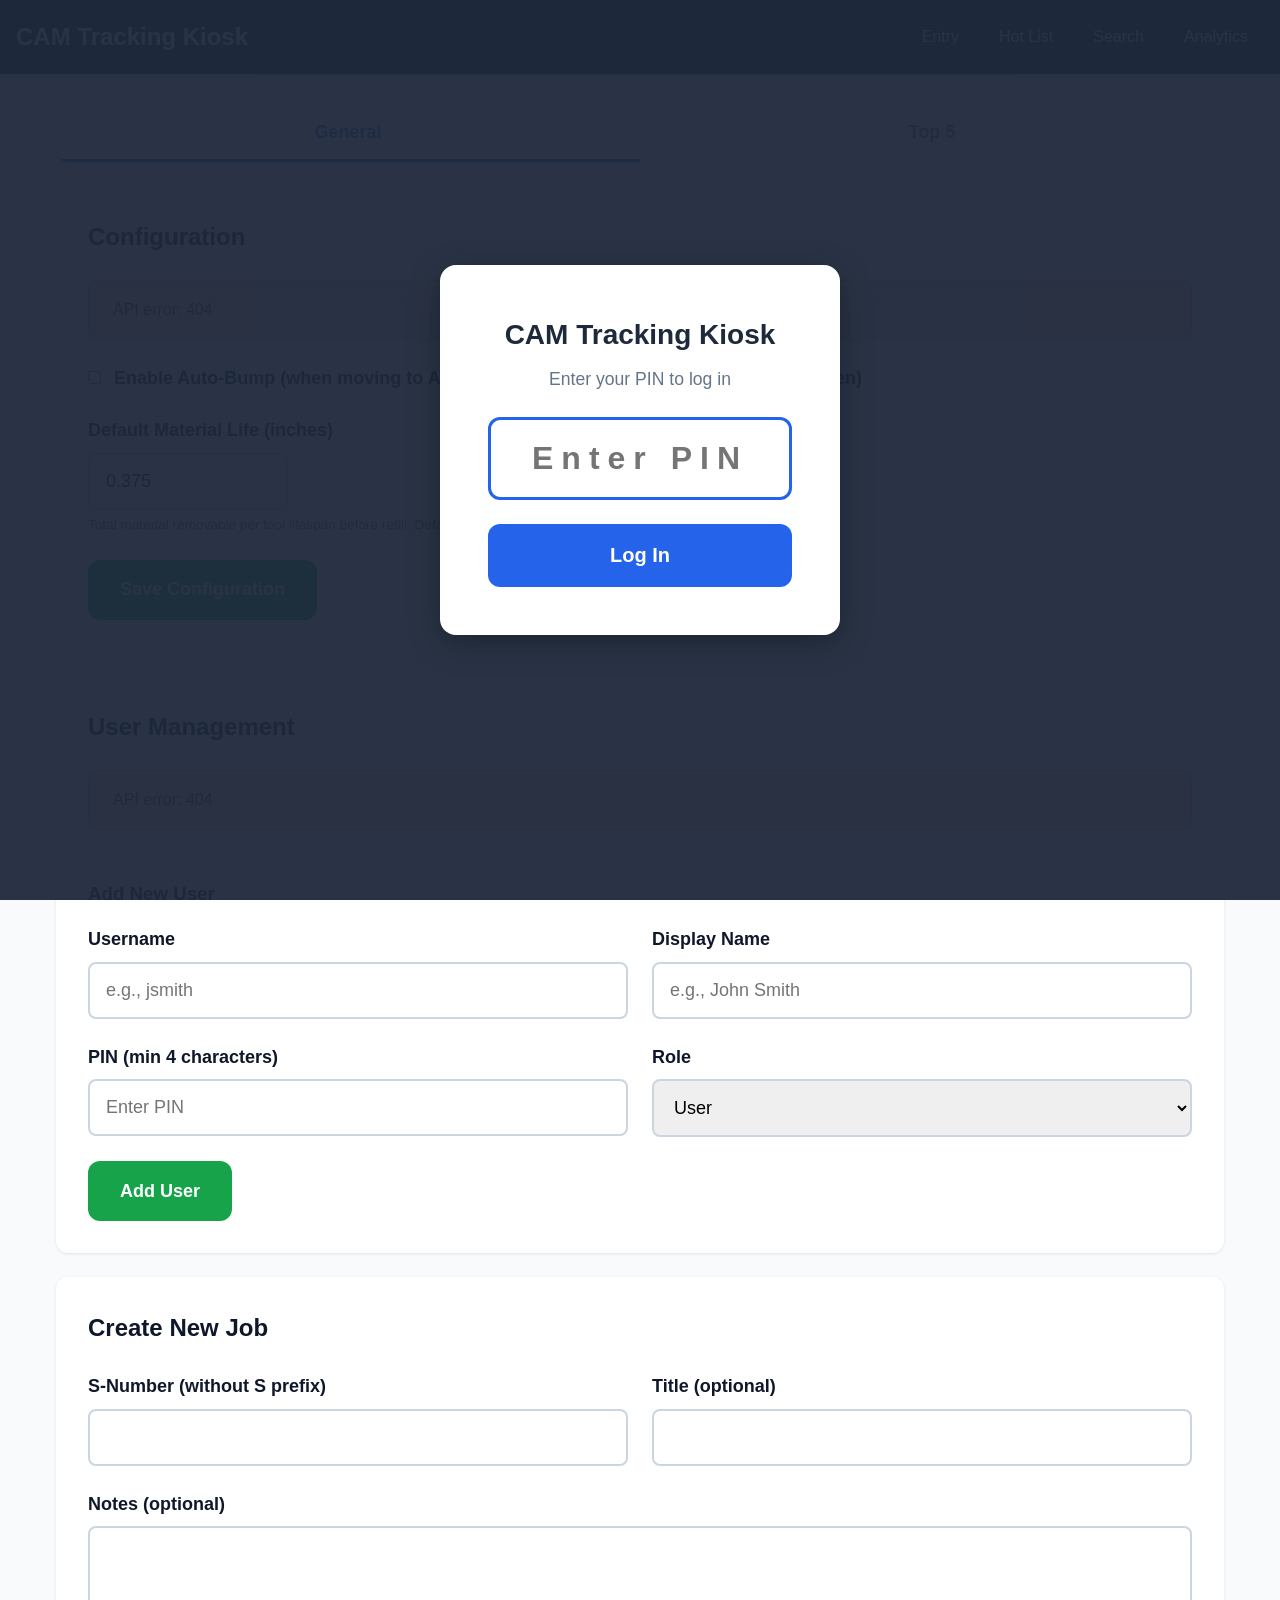
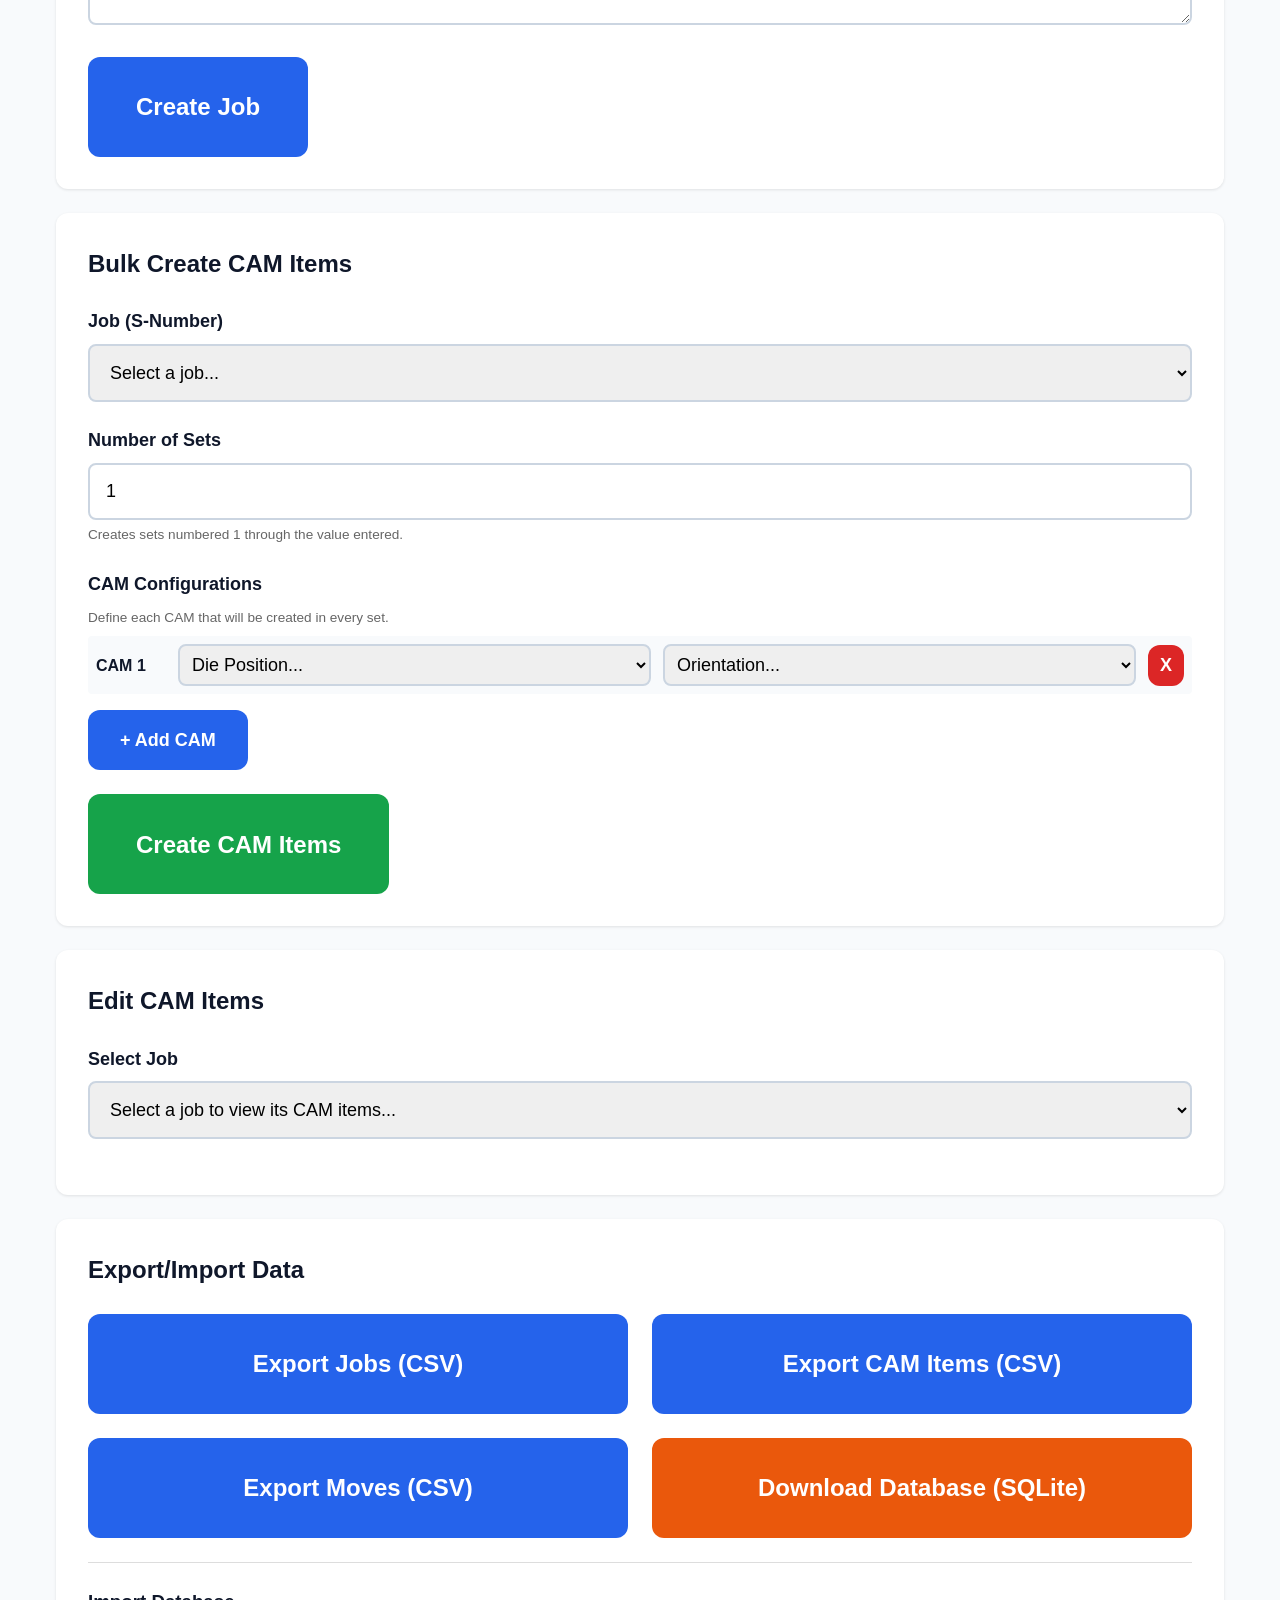
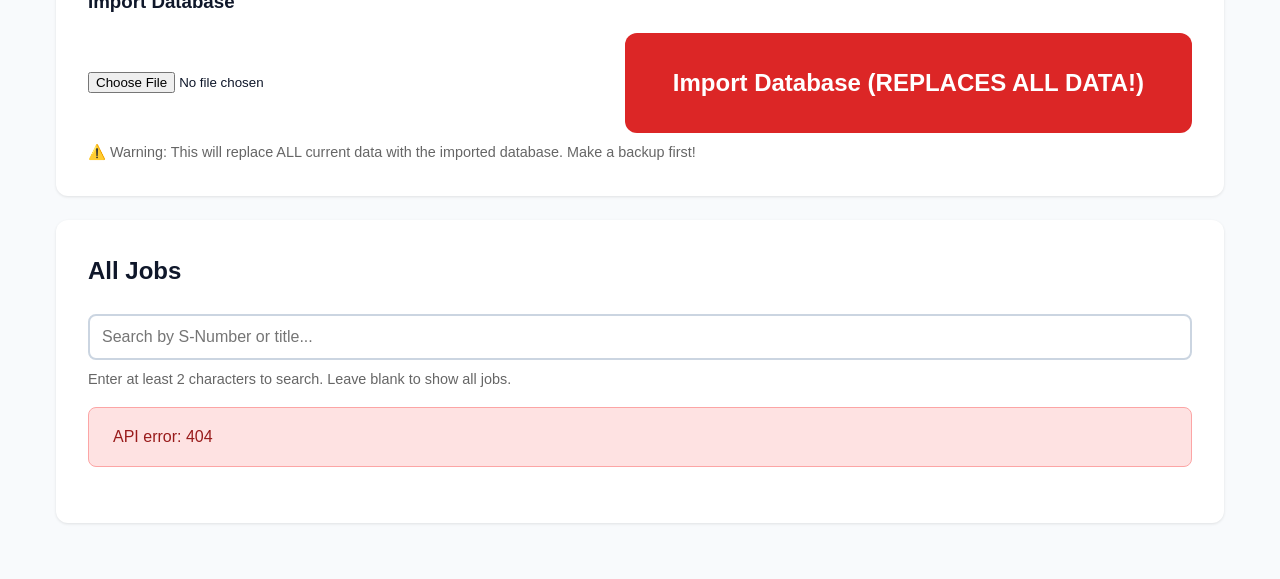
==== static/admin.html @ a457218c "Add drag-and-drop reordering for Top 5 jobs - Add drag handle column to the Top 5 table with native " ====
<!DOCTYPE html>
<html lang="en">
<head>
    <meta charset="UTF-8">
    <meta name="viewport" content="width=device-width, initial-scale=1.0">
    <title>CAM Tracking - Admin</title>
    <link rel="stylesheet" href="/static/css/styles.css">
    <style>
        .top5-row.drag-over { border-top: 3px solid var(--primary-color, #3b82f6); }
        .top5-row[draggable="true"] { transition: opacity 0.2s; }
        .drag-handle:active { cursor: grabbing; }
    </style>
</head>
<body>
    <nav>
        <h1>CAM Tracking Kiosk</h1>
        <div class="nav-links">
            <a href="/static/index.html">Entry</a>
            <a href="/static/hot-list.html">Hot List</a>
            <a href="/static/search.html">Search</a>
            <a href="/static/analytics.html">Analytics</a>
            <a href="/static/admin.html" class="active">Admin</a>
        </div>
    </nav>

    <div class="container">
        <!-- Tab Bar -->
        <div class="admin-tabs">
            <button class="admin-tab active" data-tab="general">General</button>
            <button class="admin-tab" data-tab="top5">Top 5</button>
        </div>

        <!-- General Tab -->
        <div class="admin-tab-content active" id="tab-general">

        <!-- Configuration -->
        <div class="card">
            <h2 class="card-header">Configuration</h2>
            <div id="configAlerts"></div>

            <div class="form-group">
                <label class="form-label">
                    <input type="checkbox" id="autoBumpCheckbox" style="width: auto; margin-right: 0.5rem;">
                    Enable Auto-Bump (when moving to Active, auto-bump existing Active cam to Sharpen)
                </label>
            </div>

            <div class="form-group">
                <label class="form-label" for="defaultMaterialLife">Default Material Life (inches)</label>
                <input type="number" id="defaultMaterialLife" class="form-input"
                    step="0.001" min="0.001" max="2.000" value="0.375"
                    style="max-width: 200px;">
                <p style="margin-top: 0.25rem; color: #666; font-size: 0.85rem;">
                    Total material removable per tool lifespan before refill. Default: 0.375". Applied to new tools.
                </p>
            </div>

            <button id="saveConfigBtn" class="btn btn-success">Save Configuration</button>
        </div>

        <!-- User Management -->
        <div class="card">
            <h2 class="card-header">User Management</h2>
            <div id="userAlerts"></div>

            <div id="usersListContent">
                <p class="text-center">Loading users...</p>
            </div>

            <hr style="margin: 1.5rem 0; border: none; border-top: 1px solid #ddd;">

            <h3 style="margin-bottom: 1rem;">Add New User</h3>
            <form id="createUserForm">
                <div class="grid grid-2">
                    <div class="form-group">
                        <label class="form-label" for="newUsername">Username</label>
                        <input type="text" id="newUsername" class="form-input" placeholder="e.g., jsmith" required>
                    </div>
                    <div class="form-group">
                        <label class="form-label" for="newDisplayName">Display Name</label>
                        <input type="text" id="newDisplayName" class="form-input" placeholder="e.g., John Smith" required>
                    </div>
                </div>
                <div class="grid grid-2">
                    <div class="form-group">
                        <label class="form-label" for="newPin">PIN (min 4 characters)</label>
                        <input type="password" id="newPin" class="form-input" placeholder="Enter PIN" minlength="4" required>
                    </div>
                    <div class="form-group">
                        <label class="form-label" for="newRole">Role</label>
                        <select id="newRole" class="form-select">
                            <option value="user" selected>User</option>
                            <option value="admin">Admin</option>
                        </select>
                    </div>
                </div>
                <button type="submit" class="btn btn-success">Add User</button>
            </form>
        </div>

        <!-- Create Job -->
        <div class="card">
            <h2 class="card-header">Create New Job</h2>
            <div id="jobAlerts"></div>

            <form id="createJobForm">
                <div class="grid grid-2">
                    <div class="form-group">
                        <label class="form-label" for="sNumber">S-Number (without S prefix)</label>
                        <input type="text" id="sNumber" class="form-input" required>
                    </div>
                    <div class="form-group">
                        <label class="form-label" for="jobTitle">Title (optional)</label>
                        <input type="text" id="jobTitle" class="form-input">
                    </div>
                </div>

                <div class="form-group">
                    <label class="form-label" for="jobNotes">Notes (optional)</label>
                    <textarea id="jobNotes" class="form-textarea" rows="3"></textarea>
                </div>

                <button type="submit" class="btn btn-primary btn-large">Create Job</button>
            </form>
        </div>

        <!-- Bulk Create CAM Items -->
        <div class="card">
            <h2 class="card-header">Bulk Create CAM Items</h2>
            <div id="bulkAlerts"></div>

            <form id="bulkCreateForm">
                <div class="form-group">
                    <label class="form-label" for="bulkJobId">Job (S-Number)</label>
                    <select id="bulkJobId" class="form-select" required>
                        <option value="">Select a job...</option>
                    </select>
                </div>

                <div class="form-group">
                    <label class="form-label" for="numSets">Number of Sets</label>
                    <input type="number" id="numSets" class="form-input" value="1" min="1" max="100" required>
                    <p style="margin-top: 0.25rem; color: #666; font-size: 0.85rem;">Creates sets numbered 1 through the value entered.</p>
                </div>

                <div class="form-group">
                    <label class="form-label">CAM Configurations</label>
                    <p style="margin-bottom: 0.5rem; color: #666; font-size: 0.85rem;">Define each CAM that will be created in every set.</p>
                    <div id="camConfigRows"></div>
                    <button type="button" id="addCamBtn" class="btn btn-primary" style="margin-top: 0.5rem;">+ Add CAM</button>
                </div>

                <button type="submit" class="btn btn-success btn-large">Create CAM Items</button>
            </form>
        </div>

        <!-- Edit CAM Items -->
        <div class="card">
            <h2 class="card-header">Edit CAM Items</h2>
            <div id="camEditAlerts"></div>

            <div class="form-group">
                <label class="form-label" for="editJobSelect">Select Job</label>
                <select id="editJobSelect" class="form-select">
                    <option value="">Select a job to view its CAM items...</option>
                </select>
            </div>

            <div id="camItemsList" class="hidden">
                <h3 style="margin: 1.5rem 0 1rem;">CAM Items</h3>
                <div id="camItemsContent"></div>
            </div>
        </div>

        <!-- Export/Import Data -->
        <div class="card">
            <h2 class="card-header">Export/Import Data</h2>

            <div class="grid grid-2">
                <button onclick="exportJobsCSV()" class="btn btn-primary btn-large">
                    Export Jobs (CSV)
                </button>
                <button onclick="exportCamItemsCSV()" class="btn btn-primary btn-large">
                    Export CAM Items (CSV)
                </button>
                <button onclick="exportMovesCSV()" class="btn btn-primary btn-large">
                    Export Moves (CSV)
                </button>
                <button onclick="exportDatabase()" class="btn btn-warning btn-large">
                    Download Database (SQLite)
                </button>
            </div>

            <hr style="margin: 1.5rem 0; border: none; border-top: 1px solid #ddd;">

            <div>
                <h3 style="margin-bottom: 1rem;">Import Database</h3>
                <div id="importAlerts"></div>
                <div style="display: flex; gap: 1rem; align-items: center; flex-wrap: wrap;">
                    <input type="file" id="dbFileInput" accept=".db,.sqlite,.sqlite3" style="flex: 1; min-width: 200px;">
                    <button onclick="importDatabase()" class="btn btn-danger btn-large" style="min-width: 200px;">
                        Import Database (REPLACES ALL DATA!)
                    </button>
                </div>
                <p style="margin-top: 0.5rem; color: #666; font-size: 0.9rem;">
                    ⚠️ Warning: This will replace ALL current data with the imported database. Make a backup first!
                </p>
            </div>
        </div>

        <!-- All Jobs List -->
        <div class="card">
            <h2 class="card-header">All Jobs</h2>
            <div style="margin-bottom: 1rem;">
                <input
                    type="text"
                    id="jobSearchInput"
                    class="form-input"
                    placeholder="Search by S-Number or title..."
                    style="font-size: 1rem; padding: 0.75rem;"
                >
                <p style="margin-top: 0.5rem; color: #666; font-size: 0.9rem;">
                    Enter at least 2 characters to search. Leave blank to show all jobs.
                </p>
            </div>
            <div id="jobsListContent"></div>
        </div>

        </div><!-- /tab-general -->

        <!-- Top 5 Tab -->
        <div class="admin-tab-content" id="tab-top5">

            <!-- Top 5 Priority Manager -->
            <div class="card">
                <div style="display: flex; justify-content: space-between; align-items: center;">
                    <h2 class="card-header" style="margin-bottom: 0;">Top 5 Priority Jobs</h2>
                    <button id="refreshTop5Btn" class="btn btn-primary" style="padding: 0.5rem 1rem; min-height: auto;">Refresh</button>
                </div>
                <p style="color: var(--text-light); margin: 1rem 0;">
                    The top 5 jobs from the Hot List, ranked by urgency. Override priorities or swap jobs in/out.
                </p>
                <div id="top5Alerts"></div>
                <div id="top5Loading" class="spinner hidden"></div>
                <div id="top5Content"></div>
            </div>

            <!-- Swap Job Panel -->
            <div class="card" id="swapJobCard" style="display: none;">
                <h2 class="card-header">Replace a Job in Top 5</h2>
                <p style="color: var(--text-light); margin-bottom: 1rem;">Select a job to swap in:</p>
                <input type="text" id="swapSearchInput" class="form-input" placeholder="Search by S-Number or title..." style="margin-bottom: 1rem;">
                <div id="swapCandidates"></div>
                <button id="cancelSwapBtn" class="btn btn-danger" style="margin-top: 1rem; padding: 0.5rem 1rem; min-height: auto;">Cancel</button>
            </div>

            <!-- Priority Change Audit Log -->
            <div class="card">
                <h2 class="card-header">Priority Change History</h2>
                <div id="auditAlerts"></div>
                <div id="auditContent">
                    <p class="text-center">Loading audit log...</p>
                </div>
            </div>

            <!-- Escalation Analytics -->
            <div class="card">
                <div style="display: flex; justify-content: space-between; align-items: center;">
                    <h2 class="card-header" style="margin-bottom: 0;">Escalation Analytics</h2>
                    <select id="analyticsPeriod" class="form-select" style="width: auto; padding: 0.5rem;">
                        <option value="7">Last 7 days</option>
                        <option value="30" selected>Last 30 days</option>
                        <option value="90">Last 90 days</option>
                    </select>
                </div>
                <div id="analyticsContent">
                    <p class="text-center">Switch to this tab to load analytics.</p>
                </div>
            </div>

        </div><!-- /tab-top5 -->

    </div>

    <script src="/static/js/api.js"></script>
    <script src="/static/js/auth.js"></script>
    <script>
        // Configuration
        const autoBumpCheckbox = document.getElementById('autoBumpCheckbox');
        const saveConfigBtn = document.getElementById('saveConfigBtn');

        const defaultMaterialLifeInput = document.getElementById('defaultMaterialLife');

        async function loadConfig() {
            try {
                const config = await getConfig();
                autoBumpCheckbox.checked = config.auto_bump_enabled;
                if (config.default_material_life !== undefined) {
                    defaultMaterialLifeInput.value = config.default_material_life;
                }
            } catch (error) {
                showConfigAlert(error.message, 'error');
            }
        }

        saveConfigBtn.addEventListener('click', async () => {
            saveConfigBtn.disabled = true;
            try {
                const materialLife = parseFloat(defaultMaterialLifeInput.value);
                if (isNaN(materialLife) || materialLife < 0.001 || materialLife > 2.0) {
                    throw new Error('Default material life must be between 0.001 and 2.000 inches');
                }
                await updateConfig({
                    auto_bump_enabled: autoBumpCheckbox.checked,
                    default_material_life: materialLife
                });
                showConfigAlert('Configuration saved successfully', 'success');
            } catch (error) {
                showConfigAlert(error.message, 'error');
            } finally {
                saveConfigBtn.disabled = false;
            }
        });

        // Create Job
        const createJobForm = document.getElementById('createJobForm');
        createJobForm.addEventListener('submit', async (e) => {
            e.preventDefault();

            const submitBtn = e.target.querySelector('button[type="submit"]');
            submitBtn.disabled = true;

            try {
                const jobData = {
                    s_number: document.getElementById('sNumber').value.trim(),
                    title: document.getElementById('jobTitle').value.trim() || null,
                    notes: document.getElementById('jobNotes').value.trim() || null
                };

                await createJob(jobData);
                showJobAlert(`Job S${jobData.s_number} created successfully`, 'success');
                createJobForm.reset();
                loadAllJobs();
                loadJobsForBulk();
            } catch (error) {
                showJobAlert(error.message, 'error');
            } finally {
                submitBtn.disabled = false;
            }
        });

        // Bulk Create CAM Items
        const bulkCreateForm = document.getElementById('bulkCreateForm');
        const bulkJobId = document.getElementById('bulkJobId');
        const camConfigRows = document.getElementById('camConfigRows');
        const addCamBtn = document.getElementById('addCamBtn');
        let camCounter = 0;

        function addCamRow() {
            camCounter++;
            const row = document.createElement('div');
            row.className = 'cam-config-row';
            row.dataset.camIndex = camCounter;
            row.style.cssText = 'display: flex; gap: 0.75rem; align-items: center; margin-bottom: 0.5rem; padding: 0.5rem; background: #f8fafc; border-radius: 4px;';
            row.innerHTML = `
                <span style="font-weight: bold; min-width: 70px;">CAM ${camCounter}</span>
                <select class="form-select cam-die-position" style="padding: 0.5rem; flex: 1;">
                    <option value="">Die Position...</option>
                    <option value="upper">Upper</option>
                    <option value="lower">Lower</option>
                </select>
                <select class="form-select cam-enter-die-steel" style="padding: 0.5rem; flex: 1;">
                    <option value="">Orientation...</option>
                    <option value="enter">Enter</option>
                    <option value="exit">Exit</option>
                </select>
                <button type="button" class="btn btn-danger remove-cam-btn" style="padding: 0.5rem 0.75rem; min-height: auto;">X</button>
            `;
            camConfigRows.appendChild(row);
            row.querySelector('.remove-cam-btn').addEventListener('click', () => {
                row.remove();
                renumberCamRows();
            });
        }

        function renumberCamRows() {
            const rows = camConfigRows.querySelectorAll('.cam-config-row');
            camCounter = 0;
            rows.forEach((row, index) => {
                camCounter = index + 1;
                row.dataset.camIndex = camCounter;
                row.querySelector('span').textContent = `CAM ${camCounter}`;
            });
        }

        addCamBtn.addEventListener('click', addCamRow);
        addCamRow();

        bulkCreateForm.addEventListener('submit', async (e) => {
            e.preventDefault();

            const submitBtn = e.target.querySelector('button[type="submit"]');
            submitBtn.disabled = true;

            try {
                const numSets = parseInt(document.getElementById('numSets').value);
                if (!numSets || numSets < 1) {
                    throw new Error('Please enter a valid number of sets');
                }

                const camRows = camConfigRows.querySelectorAll('.cam-config-row');
                if (camRows.length === 0) {
                    throw new Error('Please add at least one CAM configuration');
                }

                const cams = [];
                camRows.forEach((row, index) => {
                    const diePosition = row.querySelector('.cam-die-position').value || null;
                    const enterDieSteel = row.querySelector('.cam-enter-die-steel').value || null;
                    cams.push({
                        cam_no: index + 1,
                        die_position: diePosition,
                        enter_die_steel: enterDieSteel,
                        exit_die_steel: null
                    });
                });

                const bulkData = {
                    job_id: parseInt(bulkJobId.value),
                    num_sets: numSets,
                    cams: cams
                };

                const result = await createCamItemsBulk(bulkData);
                showBulkAlert(`Created ${result.created_count} CAM items successfully`, 'success');

                bulkCreateForm.reset();
                camConfigRows.innerHTML = '';
                camCounter = 0;
                addCamRow();

                // Refresh the edit jobs dropdown so the job appears there
                await loadJobsForEdit();
            } catch (error) {
                showBulkAlert(error.message, 'error');
            } finally {
                submitBtn.disabled = false;
            }
        });

        // Load jobs for bulk create dropdown
        async function loadJobsForBulk() {
            try {
                const jobs = await getJobs();
                bulkJobId.innerHTML = '<option value="">Select a job...</option>';
                jobs.forEach(job => {
                    const option = document.createElement('option');
                    option.value = job.id;
                    option.textContent = `S${job.s_number} - ${job.title || '(no title)'}`;
                    bulkJobId.appendChild(option);
                });
            } catch (error) {
                console.error('Failed to load jobs:', error);
            }
        }

        // Jobs List
        const jobSearchInput = document.getElementById('jobSearchInput');
        const jobsListContent = document.getElementById('jobsListContent');
        let allJobs = [];
        let searchTimeout = null;

        // Load all jobs on page load
        loadAllJobs();

        // Search with debounce
        jobSearchInput.addEventListener('input', (e) => {
            clearTimeout(searchTimeout);
            searchTimeout = setTimeout(() => {
                filterAndDisplayJobs(e.target.value.trim());
            }, 300); // 300ms debounce
        });

        async function loadAllJobs() {
            try {
                allJobs = await getJobs();
                filterAndDisplayJobs(''); // Show all initially
            } catch (error) {
                jobsListContent.innerHTML = `<div class="alert alert-error">${error.message}</div>`;
            }
        }

        function filterAndDisplayJobs(searchQuery) {
            let filteredJobs = allJobs;

            // Filter if search query is provided and has at least 2 characters
            if (searchQuery && searchQuery.length >= 2) {
                const query = searchQuery.toLowerCase();
                filteredJobs = allJobs.filter(job => {
                    const sNumber = job.s_number.toString().toLowerCase();
                    const title = (job.title || '').toLowerCase();
                    return sNumber.includes(query) || title.includes(query);
                });
            }

            displayJobsList(filteredJobs, searchQuery);
        }

        function displayJobsList(jobs, searchQuery) {
            if (jobs.length === 0) {
                if (searchQuery) {
                    jobsListContent.innerHTML = '<p class="text-center">No jobs found matching your search.</p>';
                } else {
                    jobsListContent.innerHTML = '<p class="text-center">No jobs found. Create one above.</p>';
                }
                return;
            }

            const html = `
                    <table class="table">
                        <thead>
                            <tr>
                                <th>S-Number</th>
                                <th>Title</th>
                                <th>Priority</th>
                                <th>Created</th>
                                <th>Actions</th>
                            </tr>
                        </thead>
                        <tbody>
                            ${jobs.map(job => `
                                <tr>
                                    <td><strong>S${job.s_number}</strong></td>
                                    <td>${job.title || '-'}</td>
                                    <td>
                                        <select class="form-select priority-select" data-job-id="${job.id}" style="padding: 0.5rem;">
                                            <option value="low" ${(job.priority_level || 'low') === 'low' ? 'selected' : ''}>Low</option>
                                            <option value="medium" ${job.priority_level === 'medium' ? 'selected' : ''}>Medium</option>
                                            <option value="high" ${job.priority_level === 'high' ? 'selected' : ''}>High</option>
                                            <option value="urgent" ${job.priority_level === 'urgent' ? 'selected' : ''}>Urgent</option>
                                            <option value="top" ${job.priority_level === 'top' ? 'selected' : ''}>Top</option>
                                        </select>
                                    </td>
                                    <td>${formatDate(job.created_at)}</td>
                                    <td>
                                        <a href="/static/job-detail.html?id=${job.id}" class="btn btn-primary" style="padding: 0.5rem 1rem;">
                                            View
                                        </a>
                                    </td>
                                </tr>
                            `).join('')}
                        </tbody>
                    </table>
                `;

            jobsListContent.innerHTML = html;

            // Add event listeners for priority selectors
            document.querySelectorAll('.priority-select').forEach(select => {
                select.addEventListener('change', async (e) => {
                    const jobId = parseInt(e.target.dataset.jobId);
                    const newPriority = e.target.value;
                    const originalValue = e.target.dataset.original || e.target.value;

                    // Skip if no actual change
                    if (newPriority === originalValue) return;

                    // Prompt for reason
                    const reason = prompt('Reason for changing priority to ' + newPriority + ':');
                    if (!reason || !reason.trim()) {
                        e.target.value = originalValue;
                        return;
                    }

                    e.target.disabled = true;

                    try {
                        await updateJob(jobId, {
                            priority_level: newPriority,
                            reason: reason.trim(),
                            source: 'all_jobs'
                        });
                        e.target.dataset.original = newPriority;
                        // Show brief success indicator
                        e.target.style.backgroundColor = '#dcfce7';
                        setTimeout(() => {
                            e.target.style.backgroundColor = '';
                        }, 1000);

                        // Update the job in allJobs array
                        const jobIndex = allJobs.findIndex(j => j.id === jobId);
                        if (jobIndex !== -1) {
                            allJobs[jobIndex].priority_level = newPriority;
                        }
                    } catch (error) {
                        alert('Failed to update priority: ' + error.message);
                        e.target.value = originalValue;
                    } finally {
                        e.target.disabled = false;
                    }
                });
                // Store original value
                select.dataset.original = select.value;
            });
        }

        // CAM Items Editing
        const editJobSelect = document.getElementById('editJobSelect');
        const camItemsList = document.getElementById('camItemsList');
        const camItemsContent = document.getElementById('camItemsContent');

        editJobSelect.addEventListener('change', async () => {
            const jobId = editJobSelect.value;
            if (!jobId) {
                camItemsList.classList.add('hidden');
                return;
            }

            try {
                const data = await getJob(jobId);
                displayCamItems(data.cam_items, data.job);
                camItemsList.classList.remove('hidden');
            } catch (error) {
                showCamEditAlert(error.message, 'error');
            }
        });

        function displayCamItems(camItems, job) {
            if (camItems.length === 0) {
                camItemsContent.innerHTML = '<p>No CAM items for this job. Create them using Bulk Create above.</p>';
                return;
            }

            const html = `
                <table class="table">
                    <thead>
                        <tr>
                            <th>Set</th>
                            <th>Cam</th>
                            <th>Die Position</th>
                            <th>Orientation</th>
                            <th>Station</th>
                            <th>Notes</th>
                            <th>Material Life</th>
                            <th>Actions</th>
                        </tr>
                    </thead>
                    <tbody>
                        ${camItems.map(cam => `
                            <tr data-cam-id="${cam.id}">
                                <td><strong>${cam.set_no}</strong></td>
                                <td>${cam.cam_no}</td>
                                <td>
                                    <select class="form-select cam-field" data-field="die_position" data-cam-id="${cam.id}" style="padding: 0.5rem;">
                                        <option value="" ${!cam.die_position ? 'selected' : ''}>-</option>
                                        <option value="upper" ${cam.die_position === 'upper' ? 'selected' : ''}>Upper</option>
                                        <option value="lower" ${cam.die_position === 'lower' ? 'selected' : ''}>Lower</option>
                                    </select>
                                </td>
                                <td>
                                    <select class="form-select cam-field" data-field="enter_die_steel" data-cam-id="${cam.id}" style="padding: 0.5rem;">
                                        <option value="" ${!cam.enter_die_steel ? 'selected' : ''}>-</option>
                                        <option value="enter" ${cam.enter_die_steel === 'enter' ? 'selected' : ''}>Enter</option>
                                        <option value="exit" ${cam.enter_die_steel === 'exit' ? 'selected' : ''}>Exit</option>
                                    </select>
                                </td>
                                <td><span class="badge ${getStationBadgeClass(cam.status_station)}">${formatStation(cam.status_station)}</span></td>
                                <td>
                                    <input type="text" class="form-input cam-field" data-field="notes" data-cam-id="${cam.id}"
                                        value="${cam.notes || ''}" placeholder="Notes" style="padding: 0.5rem;">
                                </td>
                                <td>
                                    <input type="number" class="form-input cam-field" data-field="max_material_life" data-cam-id="${cam.id}"
                                        value="${cam.max_material_life || 0.375}" step="0.001" min="0.001" max="2.000"
                                        style="padding: 0.5rem; width: 80px;">
                                </td>
                                <td>
                                    <button class="btn btn-success save-cam-btn" data-cam-id="${cam.id}" style="padding: 0.5rem 1rem;">
                                        Save
                                    </button>
                                </td>
                            </tr>
                        `).join('')}
                    </tbody>
                </table>
            `;

            camItemsContent.innerHTML = html;

            // Add event listeners for save buttons
            document.querySelectorAll('.save-cam-btn').forEach(btn => {
                btn.addEventListener('click', async (e) => {
                    const camId = parseInt(e.target.dataset.camId);
                    await saveCamItem(camId);
                });
            });

            // Add enter key listener for text inputs
            document.querySelectorAll('.cam-field[type="text"]').forEach(input => {
                input.addEventListener('keypress', async (e) => {
                    if (e.key === 'Enter') {
                        const camId = parseInt(e.target.dataset.camId);
                        await saveCamItem(camId);
                    }
                });
            });

            // Add change listener for selects
            document.querySelectorAll('.cam-field[class*="select"]').forEach(select => {
                select.addEventListener('change', async (e) => {
                    const camId = parseInt(e.target.dataset.camId);
                    await saveCamItem(camId);
                });
            });
        }

        async function saveCamItem(camId) {
            const row = document.querySelector(`tr[data-cam-id="${camId}"]`);
            const fields = row.querySelectorAll('.cam-field');
            const updates = {};

            fields.forEach(field => {
                const fieldName = field.dataset.field;
                const value = field.value.trim();
                if (fieldName === 'max_material_life') {
                    updates[fieldName] = value ? parseFloat(value) : null;
                } else {
                    updates[fieldName] = value || null;
                }
            });

            try {
                await updateCamItem(camId, updates);
                // Show success
                row.style.backgroundColor = '#dcfce7';
                setTimeout(() => {
                    row.style.backgroundColor = '';
                }, 1000);
                showCamEditAlert('CAM item updated successfully', 'success');
            } catch (error) {
                showCamEditAlert('Failed to update: ' + error.message, 'error');
            }
        }

        // Populate edit job select
        async function loadJobsForEdit() {
            try {
                const jobs = await getJobs();
                editJobSelect.innerHTML = '<option value="">Select a job to view its CAM items...</option>';
                jobs.forEach(job => {
                    const option = document.createElement('option');
                    option.value = job.id;
                    option.textContent = `S${job.s_number} - ${job.title || '(no title)'}`;
                    editJobSelect.appendChild(option);
                });
            } catch (error) {
                console.error('Failed to load jobs for editing:', error);
            }
        }

        function showCamEditAlert(message, type) {
            showAlertInContainer('camEditAlerts', message, type);
        }

        // Alert helpers
        function showConfigAlert(message, type) {
            showAlertInContainer('configAlerts', message, type);
        }

        function showJobAlert(message, type) {
            showAlertInContainer('jobAlerts', message, type);
        }

        function showBulkAlert(message, type) {
            showAlertInContainer('bulkAlerts', message, type);
        }

        function showAlertInContainer(containerId, message, type) {
            const container = document.getElementById(containerId);
            container.innerHTML = '';
            const alertDiv = document.createElement('div');
            alertDiv.className = `alert alert-${type}`;
            alertDiv.textContent = message;
            container.appendChild(alertDiv);
            setTimeout(() => alertDiv.remove(), 5000);
        }

        // ========== User Management ==========

        const createUserForm = document.getElementById('createUserForm');

        createUserForm.addEventListener('submit', async (e) => {
            e.preventDefault();
            const submitBtn = e.target.querySelector('button[type="submit"]');
            submitBtn.disabled = true;

            try {
                const userData = {
                    username: document.getElementById('newUsername').value.trim(),
                    display_name: document.getElementById('newDisplayName').value.trim(),
                    pin: document.getElementById('newPin').value,
                    role: document.getElementById('newRole').value
                };

                await createUser(userData);
                showUserAlert(`User '${userData.display_name}' created successfully`, 'success');
                createUserForm.reset();
                loadUsers();
            } catch (error) {
                showUserAlert(error.message, 'error');
            } finally {
                submitBtn.disabled = false;
            }
        });

        async function loadUsers() {
            const content = document.getElementById('usersListContent');
            try {
                const users = await getUsers();
                if (users.length === 0) {
                    content.innerHTML = '<p class="text-center">No users found.</p>';
                    return;
                }

                content.innerHTML = `
                    <table class="table">
                        <thead>
                            <tr>
                                <th>Username</th>
                                <th>Display Name</th>
                                <th>Role</th>
                                <th>Status</th>
                                <th>Actions</th>
                            </tr>
                        </thead>
                        <tbody>
                            ${users.map(user => `
                                <tr data-user-id="${user.id}" style="${!user.active ? 'opacity: 0.5;' : ''}">
                                    <td><strong>${user.username}</strong></td>
                                    <td>${user.display_name}</td>
                                    <td>
                                        <select class="form-select user-role-select" data-user-id="${user.id}" style="padding: 0.5rem;" ${!user.active ? 'disabled' : ''}>
                                            <option value="user" ${user.role === 'user' ? 'selected' : ''}>User</option>
                                            <option value="admin" ${user.role === 'admin' ? 'selected' : ''}>Admin</option>
                                        </select>
                                    </td>
                                    <td>
                                        <span class="badge ${user.active ? 'badge-active' : 'badge-low'}">
                                            ${user.active ? 'Active' : 'Inactive'}
                                        </span>
                                    </td>
                                    <td style="display: flex; gap: 0.5rem; flex-wrap: wrap;">
                                        <button class="btn btn-primary reset-pin-btn" data-user-id="${user.id}" data-username="${user.username}" style="padding: 0.5rem 1rem; min-height: auto;" ${!user.active ? 'disabled' : ''}>
                                            Reset PIN
                                        </button>
                                        ${user.active ?
                                            `<button class="btn btn-danger deactivate-btn" data-user-id="${user.id}" data-username="${user.username}" style="padding: 0.5rem 1rem; min-height: auto;">
                                                Deactivate
                                            </button>` :
                                            `<button class="btn btn-success reactivate-btn" data-user-id="${user.id}" data-username="${user.username}" style="padding: 0.5rem 1rem; min-height: auto;">
                                                Reactivate
                                            </button>`
                                        }
                                    </td>
                                </tr>
                            `).join('')}
                        </tbody>
                    </table>
                `;

                // Role change handlers
                document.querySelectorAll('.user-role-select').forEach(select => {
                    select.addEventListener('change', async (e) => {
                        const userId = parseInt(e.target.dataset.userId);
                        e.target.disabled = true;
                        try {
                            await updateUser(userId, { role: e.target.value });
                            e.target.style.backgroundColor = '#dcfce7';
                            setTimeout(() => { e.target.style.backgroundColor = ''; }, 1000);
                            showUserAlert('Role updated', 'success');
                        } catch (error) {
                            showUserAlert(error.message, 'error');
                            loadUsers(); // Reload to reset
                        } finally {
                            e.target.disabled = false;
                        }
                    });
                });

                // Reset PIN handlers
                document.querySelectorAll('.reset-pin-btn').forEach(btn => {
                    btn.addEventListener('click', async () => {
                        const userId = parseInt(btn.dataset.userId);
                        const username = btn.dataset.username;
                        const newPin = prompt(`Enter new PIN for ${username} (min 4 characters):`);
                        if (!newPin) return;
                        if (newPin.length < 4) {
                            showUserAlert('PIN must be at least 4 characters', 'error');
                            return;
                        }
                        try {
                            await updateUser(userId, { pin: newPin });
                            showUserAlert(`PIN reset for ${username}`, 'success');
                        } catch (error) {
                            showUserAlert(error.message, 'error');
                        }
                    });
                });

                // Deactivate handlers
                document.querySelectorAll('.deactivate-btn').forEach(btn => {
                    btn.addEventListener('click', async () => {
                        const userId = parseInt(btn.dataset.userId);
                        const username = btn.dataset.username;
                        if (!confirm(`Deactivate user '${username}'? They will be logged out.`)) return;
                        try {
                            await deleteUser(userId);
                            showUserAlert(`User '${username}' deactivated`, 'success');
                            loadUsers();
                        } catch (error) {
                            showUserAlert(error.message, 'error');
                        }
                    });
                });

                // Reactivate handlers
                document.querySelectorAll('.reactivate-btn').forEach(btn => {
                    btn.addEventListener('click', async () => {
                        const userId = parseInt(btn.dataset.userId);
                        const username = btn.dataset.username;
                        try {
                            await updateUser(userId, { active: true });
                            showUserAlert(`User '${username}' reactivated`, 'success');
                            loadUsers();
                        } catch (error) {
                            showUserAlert(error.message, 'error');
                        }
                    });
                });

            } catch (error) {
                content.innerHTML = `<div class="alert alert-error">${error.message}</div>`;
            }
        }

        function showUserAlert(message, type) {
            showAlertInContainer('userAlerts', message, type);
        }

        // ========== Tab Switching ==========

        document.querySelectorAll('.admin-tab').forEach(tab => {
            tab.addEventListener('click', () => {
                document.querySelectorAll('.admin-tab').forEach(t => t.classList.remove('active'));
                document.querySelectorAll('.admin-tab-content').forEach(c => c.classList.remove('active'));
                tab.classList.add('active');
                document.getElementById('tab-' + tab.dataset.tab).classList.add('active');
                if (tab.dataset.tab === 'top5') {
                    loadTop5();
                }
            });
        });

        // ========== Top 5 Tab ==========

        let currentTop5 = [];
        let allJobsForSwap = [];
        let swappingIndex = null;

        document.getElementById('refreshTop5Btn').addEventListener('click', loadTop5);
        document.getElementById('cancelSwapBtn').addEventListener('click', () => {
            document.getElementById('swapJobCard').style.display = 'none';
            swappingIndex = null;
        });

        async function loadTop5() {
            const loading = document.getElementById('top5Loading');
            const content = document.getElementById('top5Content');
            loading.classList.remove('hidden');

            try {
                const data = await getTop5();
                currentTop5 = data.top5.slice(0, 5);
                allJobsForSwap = data.all_jobs;
                renderTop5(currentTop5);
                loadAuditLog();
                loadEscalationAnalytics();
            } catch (error) {
                showAlertInContainer('top5Alerts', error.message, 'error');
            } finally {
                loading.classList.add('hidden');
            }
        }

        let dragSrcIndex = null;

        function renderTop5(jobs) {
            const content = document.getElementById('top5Content');
            if (jobs.length === 0) {
                content.innerHTML = '<p class="text-center">No jobs on the hot list. Jobs appear here when they have cams in sharpen.</p>';
                return;
            }

            const html = `
                <table class="table" id="top5Table">
                    <thead>
                        <tr>
                            <th style="width: 40px;"></th>
                            <th style="width: 50px;">#</th>
                            <th>S-Number</th>
                            <th>Title</th>
                            <th>Priority</th>
                            <th>Score</th>
                            <th>In Sharpen</th>
                            <th>Actions</th>
                        </tr>
                    </thead>
                    <tbody>
                        ${jobs.map((job, i) => `
                            <tr data-job-id="${job.job_id}" data-index="${i}" draggable="true" class="top5-row">
                                <td class="drag-handle" style="cursor: grab; text-align: center; color: var(--text-light, #888); user-select: none;">&#9776;</td>
                                <td><strong>${i + 1}</strong></td>
                                <td><strong>S${job.s_number}</strong></td>
                                <td>${job.title || '-'}</td>
                                <td>
                                    <select class="form-select top5-priority" data-job-id="${job.job_id}" data-original="${job.priority_level || 'low'}" style="padding: 0.5rem;">
                                        ${['low','medium','high','urgent','top'].map(p =>
                                            '<option value="' + p + '" ' + ((job.priority_level||'low')===p?'selected':'') + '>' + p.charAt(0).toUpperCase()+p.slice(1) + '</option>'
                                        ).join('')}
                                    </select>
                                </td>
                                <td class="text-center">${job.priority_score}</td>
                                <td class="text-center">${job.sharpen_count}</td>
                                <td style="display: flex; gap: 0.5rem; flex-wrap: wrap;">
                                    <a href="/static/job-detail.html?id=${job.job_id}" class="btn btn-primary" style="padding:0.5rem 1rem; min-height:auto;">View</a>
                                    <button class="btn btn-warning swap-btn" data-index="${i}" style="padding:0.5rem 1rem; min-height:auto;">Swap</button>
                                </td>
                            </tr>
                        `).join('')}
                    </tbody>
                </table>
                <div style="margin-top: 1rem; text-align: right;">
                    <button id="saveTop5Btn" class="btn btn-success" style="padding: 0.75rem 2rem; min-height: auto;">Save Priority Changes</button>
                </div>
            `;

            content.innerHTML = html;

            // Drag-and-drop handlers
            document.querySelectorAll('.top5-row').forEach(row => {
                row.addEventListener('dragstart', (e) => {
                    dragSrcIndex = parseInt(row.dataset.index);
                    row.style.opacity = '0.4';
                    e.dataTransfer.effectAllowed = 'move';
                });
                row.addEventListener('dragend', () => {
                    row.style.opacity = '1';
                    document.querySelectorAll('.top5-row').forEach(r => r.classList.remove('drag-over'));
                });
                row.addEventListener('dragover', (e) => {
                    e.preventDefault();
                    e.dataTransfer.dropEffect = 'move';
                    row.classList.add('drag-over');
                });
                row.addEventListener('dragleave', () => {
                    row.classList.remove('drag-over');
                });
                row.addEventListener('drop', (e) => {
                    e.preventDefault();
                    const dropIndex = parseInt(row.dataset.index);
                    if (dragSrcIndex !== null && dragSrcIndex !== dropIndex) {
                        const moved = currentTop5.splice(dragSrcIndex, 1)[0];
                        currentTop5.splice(dropIndex, 0, moved);
                        renderTop5(currentTop5);
                        saveTop5Order();
                    }
                });
            });

            // Swap button handlers
            document.querySelectorAll('.swap-btn').forEach(btn => {
                btn.addEventListener('click', () => {
                    swappingIndex = parseInt(btn.dataset.index);
                    showSwapPanel();
                });
            });

            // Save button
            document.getElementById('saveTop5Btn').addEventListener('click', saveTop5Priorities);
        }

        async function saveTop5Order() {
            try {
                await reorderTop5(currentTop5.map(j => j.job_id));
            } catch (error) {
                showAlertInContainer('top5Alerts', 'Failed to save order: ' + error.message, 'error');
            }
        }

        async function saveTop5Priorities() {
            const btn = document.getElementById('saveTop5Btn');
            btn.disabled = true;

            const selects = document.querySelectorAll('.top5-priority');
            const changes = [];

            for (const select of selects) {
                const jobId = parseInt(select.dataset.jobId);
                const newPriority = select.value;
                const originalPriority = select.dataset.original;

                if (newPriority !== originalPriority) {
                    const job = currentTop5.find(j => j.job_id === jobId);
                    const reason = prompt('Reason for changing S' + (job ? job.s_number : jobId) + ' priority from ' + originalPriority + ' to ' + newPriority + ':');
                    if (!reason || !reason.trim()) {
                        showAlertInContainer('top5Alerts', 'Reason required for priority change. Save aborted.', 'error');
                        btn.disabled = false;
                        return;
                    }
                    changes.push({ job_id: jobId, priority_level: newPriority, reason: reason.trim() });
                }
            }

            if (changes.length === 0) {
                showAlertInContainer('top5Alerts', 'No priority changes to save.', 'error');
                btn.disabled = false;
                return;
            }

            try {
                const result = await setTop5Priorities(changes);
                const errors = (result.changes || []).filter(c => c.error);
                if (errors.length > 0) {
                    showAlertInContainer('top5Alerts', 'Some changes failed: ' + errors.map(e => e.error).join(', '), 'error');
                } else {
                    showAlertInContainer('top5Alerts', changes.length + ' priority change(s) saved.', 'success');
                }
                loadTop5();
            } catch (error) {
                showAlertInContainer('top5Alerts', error.message, 'error');
            } finally {
                btn.disabled = false;
            }
        }

        // Swap panel
        function showSwapPanel() {
            const card = document.getElementById('swapJobCard');
            card.style.display = '';
            document.getElementById('swapSearchInput').value = '';
            renderSwapCandidates('');
            card.scrollIntoView({ behavior: 'smooth' });
        }

        function renderSwapCandidates(query) {
            const top5Ids = currentTop5.map(j => j.job_id);
            let candidates = allJobsForSwap.filter(j => !top5Ids.includes(j.id));

            if (query && query.length >= 1) {
                const q = query.toLowerCase();
                candidates = candidates.filter(j =>
                    j.s_number.toString().toLowerCase().includes(q) ||
                    (j.title && j.title.toLowerCase().includes(q))
                );
            }

            const container = document.getElementById('swapCandidates');
            if (candidates.length === 0) {
                container.innerHTML = '<p class="text-center">No matching jobs found.</p>';
                return;
            }

            container.innerHTML = candidates.slice(0, 20).map(j => `
                <div class="swap-candidate" data-job-id="${j.id}" style="padding: 0.75rem 1rem; border: 2px solid var(--border-color, #ddd); border-radius: 0.5rem; margin-bottom: 0.5rem; cursor: pointer; transition: all 0.2s; display: flex; justify-content: space-between; align-items: center;">
                    <span><strong>S${j.s_number}</strong> - ${j.title || '(no title)'}</span>
                    <span style="font-size: 0.85rem; color: var(--text-light);">${(j.priority_level || 'low').charAt(0).toUpperCase() + (j.priority_level || 'low').slice(1)}</span>
                </div>
            `).join('');

            container.querySelectorAll('.swap-candidate').forEach(el => {
                el.addEventListener('click', () => swapJobIn(parseInt(el.dataset.jobId)));
                el.addEventListener('mouseenter', () => { el.style.borderColor = 'var(--primary-color, #3b82f6)'; el.style.background = '#f0f9ff'; });
                el.addEventListener('mouseleave', () => { el.style.borderColor = 'var(--border-color, #ddd)'; el.style.background = ''; });
            });
        }

        function swapJobIn(newJobId) {
            if (swappingIndex === null) return;

            const newJob = allJobsForSwap.find(j => j.id === newJobId);
            if (!newJob) return;

            // Create a hot-list-style entry for the swapped-in job
            const placeholder = {
                job_id: newJob.id,
                s_number: newJob.s_number,
                title: newJob.title,
                priority_level: newJob.priority_level || 'low',
                priority_score: 0,
                sharpen_count: 0
            };

            currentTop5[swappingIndex] = placeholder;
            renderTop5(currentTop5);
            saveTop5Order();

            // Hide swap panel
            document.getElementById('swapJobCard').style.display = 'none';
            swappingIndex = null;
        }

        // Swap search with debounce
        let swapSearchTimeout = null;
        document.getElementById('swapSearchInput').addEventListener('input', (e) => {
            clearTimeout(swapSearchTimeout);
            swapSearchTimeout = setTimeout(() => {
                renderSwapCandidates(e.target.value.trim());
            }, 300);
        });

        // ========== Audit Log ==========

        async function loadAuditLog() {
            const content = document.getElementById('auditContent');
            try {
                const data = await getPriorityChanges({ limit: 20 });
                if (data.items.length === 0) {
                    content.innerHTML = '<p class="text-center">No priority changes recorded yet.</p>';
                    return;
                }

                content.innerHTML = `
                    <div class="table-responsive" style="overflow-x: auto;">
                        <table class="table">
                            <thead>
                                <tr>
                                    <th>Time</th>
                                    <th>Job</th>
                                    <th>Changed By</th>
                                    <th>From</th>
                                    <th>To</th>
                                    <th>Reason</th>
                                    <th>Source</th>
                                </tr>
                            </thead>
                            <tbody>
                                ${data.items.map(c => `
                                    <tr>
                                        <td style="white-space: nowrap;">${formatDateTime(c.changed_at)}</td>
                                        <td><strong>S${c.s_number}</strong></td>
                                        <td>${c.changed_by_username}</td>
                                        <td><span class="badge ${priorityBadgeClass(c.old_priority)}" style="font-size:0.75rem; padding:0.25rem 0.5rem;">${c.old_priority}</span></td>
                                        <td><span class="badge ${priorityBadgeClass(c.new_priority)}" style="font-size:0.75rem; padding:0.25rem 0.5rem;">${c.new_priority}</span></td>
                                        <td>${c.reason}</td>
                                        <td>${c.source === 'top5' ? 'Top 5' : 'All Jobs'}</td>
                                    </tr>
                                `).join('')}
                            </tbody>
                        </table>
                    </div>
                `;
            } catch (error) {
                content.innerHTML = '<div class="alert alert-error">' + error.message + '</div>';
            }
        }

        function priorityBadgeClass(name) {
            const map = { low: 'badge-low', medium: 'badge-medium', high: 'badge-high', urgent: 'badge-urgent', top: 'badge-urgent' };
            return map[name] || 'badge-low';
        }

        // ========== Escalation Analytics ==========

        document.getElementById('analyticsPeriod').addEventListener('change', loadEscalationAnalytics);

        async function loadEscalationAnalytics() {
            const content = document.getElementById('analyticsContent');
            const days = parseInt(document.getElementById('analyticsPeriod').value);

            try {
                const data = await getPriorityAnalytics(days);
                const viaTop5 = (data.by_source || []).find(s => s.source === 'top5');

                let html = '<div style="display: grid; grid-template-columns: repeat(3, 1fr); gap: 1rem; margin: 1rem 0;">';
                html += '<div style="background: #f0f9ff; padding: 1rem; border-radius: 0.5rem; text-align: center;">';
                html += '<div style="font-size: 2rem; font-weight: 700;">' + data.total_changes + '</div>';
                html += '<div style="font-size: 0.85rem; color: var(--text-light);">Total Changes (' + days + 'd)</div></div>';
                html += '<div style="background: #f0fdf4; padding: 1rem; border-radius: 0.5rem; text-align: center;">';
                html += '<div style="font-size: 2rem; font-weight: 700;">' + data.most_changed_jobs.length + '</div>';
                html += '<div style="font-size: 0.85rem; color: var(--text-light);">Jobs Changed</div></div>';
                html += '<div style="background: #fefce8; padding: 1rem; border-radius: 0.5rem; text-align: center;">';
                html += '<div style="font-size: 2rem; font-weight: 700;">' + (viaTop5 ? viaTop5.count : 0) + '</div>';
                html += '<div style="font-size: 0.85rem; color: var(--text-light);">Via Top 5</div></div>';
                html += '</div>';

                // Daily frequency bar chart
                if (data.daily_counts.length > 0) {
                    const maxCount = Math.max(...data.daily_counts.map(d => d.count));
                    html += '<h3 style="margin: 1.5rem 0 1rem;">Daily Changes</h3>';
                    data.daily_counts.forEach(d => {
                        const pct = maxCount > 0 ? (d.count / maxCount * 100) : 0;
                        html += '<div style="display:flex; align-items:center; gap:0.5rem; margin-bottom:0.25rem;">';
                        html += '<span style="min-width:80px; font-size:0.85rem; color:var(--text-light);">' + d.day + '</span>';
                        html += '<div style="flex:1; background:#e2e8f0; border-radius:4px; height:20px;">';
                        html += '<div style="width:' + pct + '%; background:var(--primary-color, #3b82f6); height:100%; border-radius:4px; min-width:' + (d.count > 0 ? '2px' : '0') + ';"></div>';
                        html += '</div>';
                        html += '<span style="min-width:30px; text-align:right; font-weight:600;">' + d.count + '</span>';
                        html += '</div>';
                    });
                }

                // Most escalated jobs
                if (data.most_changed_jobs.length > 0) {
                    html += '<h3 style="margin: 1.5rem 0 1rem;">Most Escalated Jobs</h3>';
                    html += '<table class="table"><thead><tr><th>Job</th><th>Title</th><th>Current</th><th>Total Changes</th><th>Escalations</th></tr></thead><tbody>';
                    data.most_changed_jobs.forEach(j => {
                        html += '<tr>';
                        html += '<td><strong>S' + j.s_number + '</strong></td>';
                        html += '<td>' + (j.title || '-') + '</td>';
                        html += '<td><span class="badge ' + priorityBadgeClass(j.priority_level) + '" style="font-size:0.75rem; padding:0.25rem 0.5rem;">' + (j.priority_level || 'low') + '</span></td>';
                        html += '<td class="text-center">' + j.change_count + '</td>';
                        html += '<td class="text-center">' + j.escalation_count + '</td>';
                        html += '</tr>';
                    });
                    html += '</tbody></table>';
                }

                // Transition matrix
                if (data.transitions.length > 0) {
                    html += '<h3 style="margin: 1.5rem 0 1rem;">Priority Transitions</h3>';
                    html += '<table class="table"><thead><tr><th>From</th><th>To</th><th>Count</th></tr></thead><tbody>';
                    data.transitions.forEach(t => {
                        html += '<tr>';
                        html += '<td><span class="badge ' + priorityBadgeClass(t.old_priority) + '" style="font-size:0.75rem; padding:0.25rem 0.5rem;">' + t.old_priority + '</span></td>';
                        html += '<td><span class="badge ' + priorityBadgeClass(t.new_priority) + '" style="font-size:0.75rem; padding:0.25rem 0.5rem;">' + t.new_priority + '</span></td>';
                        html += '<td>' + t.count + '</td>';
                        html += '</tr>';
                    });
                    html += '</tbody></table>';
                }

                if (data.total_changes === 0) {
                    html += '<p class="text-center" style="margin-top: 1rem;">No priority changes in this period.</p>';
                }

                content.innerHTML = html;
            } catch (error) {
                content.innerHTML = '<div class="alert alert-error">' + error.message + '</div>';
            }
        }

        // Initialize - load data if already logged in
        function initAdminPage() {
            loadConfig();
            loadJobsForBulk();
            loadJobsForEdit();
            loadAllJobs();
            loadUsers();
        }

        // Load immediately (works if already logged in)
        initAdminPage();

        // Re-load after login (if user had to log in first)
        window.addEventListener('userLoggedIn', initAdminPage);
    </script>
</body>
</html>
---- static/css/styles.css ----
/* CAM Tracking Kiosk - Touch-Friendly Styles */

:root {
    --primary-color: #2563eb;
    --success-color: #16a34a;
    --warning-color: #ea580c;
    --danger-color: #dc2626;
    --dark-bg: #1e293b;
    --light-bg: #f8fafc;
    --border-color: #cbd5e1;
    --text-dark: #0f172a;
    --text-light: #64748b;
}

* {
    margin: 0;
    padding: 0;
    box-sizing: border-box;
}

body {
    font-family: -apple-system, BlinkMacSystemFont, 'Segoe UI', Roboto, 'Helvetica Neue', Arial, sans-serif;
    background: var(--light-bg);
    color: var(--text-dark);
    line-height: 1.6;
    -webkit-tap-highlight-color: transparent;
}

/* Navigation */
nav {
    background: var(--dark-bg);
    color: white;
    padding: 1rem;
    display: flex;
    justify-content: space-between;
    align-items: center;
    box-shadow: 0 2px 4px rgba(0,0,0,0.1);
}

nav h1 {
    font-size: 1.5rem;
    font-weight: 700;
}

nav .nav-links {
    display: flex;
    gap: 0.5rem;
    flex-wrap: wrap;
}

nav .nav-links a {
    color: white;
    text-decoration: none;
    padding: 0.5rem 1rem;
    border-radius: 0.5rem;
    transition: background 0.2s;
    font-weight: 500;
}

nav .nav-links a:hover,
nav .nav-links a.active {
    background: rgba(255,255,255,0.2);
}

/* Main Container */
.container {
    max-width: 1200px;
    margin: 0 auto;
    padding: 2rem 1rem;
}

/* Cards */
.card {
    background: white;
    border-radius: 0.75rem;
    padding: 2rem;
    box-shadow: 0 1px 3px rgba(0,0,0,0.1);
    margin-bottom: 1.5rem;
}

.card-header {
    font-size: 1.5rem;
    font-weight: 700;
    margin-bottom: 1.5rem;
    color: var(--text-dark);
}

/* Buttons */
.btn {
    padding: 1rem 2rem;
    font-size: 1.125rem;
    font-weight: 600;
    border: none;
    border-radius: 0.75rem;
    cursor: pointer;
    transition: all 0.2s;
    text-decoration: none;
    display: inline-block;
    text-align: center;
    min-height: 60px;
    line-height: 1.4;
}

.btn:active {
    transform: scale(0.98);
}

.btn-primary {
    background: var(--primary-color);
    color: white;
}

.btn-primary:hover {
    background: #1d4ed8;
}

.btn-success {
    background: var(--success-color);
    color: white;
}

.btn-success:hover {
    background: #15803d;
}

.btn-warning {
    background: var(--warning-color);
    color: white;
}

.btn-warning:hover {
    background: #c2410c;
}

.btn-danger {
    background: var(--danger-color);
    color: white;
}

.btn-danger:hover {
    background: #b91c1c;
}

.btn-secondary {
    background: #64748b;
    color: white;
}

.btn-secondary:hover {
    background: #475569;
}

.btn-large {
    padding: 2rem 3rem;
    font-size: 1.5rem;
    min-height: 100px;
}

.btn-block {
    width: 100%;
    display: block;
}

.btn:disabled {
    opacity: 0.5;
    cursor: not-allowed;
}

/* Station Buttons Grid */
.station-grid {
    display: grid;
    grid-template-columns: repeat(2, 1fr);
    gap: 1.5rem;
    margin: 2rem 0;
}

@media (max-width: 768px) {
    .station-grid {
        grid-template-columns: 1fr;
    }
}

/* Forms */
.form-group {
    margin-bottom: 1.5rem;
}

.form-label {
    display: block;
    font-weight: 600;
    margin-bottom: 0.5rem;
    font-size: 1.125rem;
}

.form-input,
.form-select,
.form-textarea {
    width: 100%;
    padding: 1rem;
    font-size: 1.125rem;
    border: 2px solid var(--border-color);
    border-radius: 0.5rem;
    font-family: inherit;
    transition: border-color 0.2s;
}

.form-input:focus,
.form-select:focus,
.form-textarea:focus {
    outline: none;
    border-color: var(--primary-color);
}

.form-input-large {
    padding: 1.5rem;
    font-size: 1.5rem;
    font-weight: 600;
    text-align: center;
}

/* Tables */
.table {
    width: 100%;
    border-collapse: collapse;
    margin-top: 1rem;
}

.table th {
    background: var(--dark-bg);
    color: white;
    padding: 1rem;
    text-align: left;
    font-weight: 600;
}

.table td {
    padding: 1rem;
    border-bottom: 1px solid var(--border-color);
}

.table tr:hover {
    background: var(--light-bg);
}

.table-responsive {
    overflow-x: auto;
}

/* Badges */
.badge {
    display: inline-block;
    padding: 0.5rem 1rem;
    border-radius: 9999px;
    font-size: 0.875rem;
    font-weight: 600;
    text-transform: uppercase;
}

.badge-urgent {
    background: var(--danger-color);
    color: white;
}

.badge-high {
    background: var(--warning-color);
    color: white;
}

.badge-medium {
    background: var(--primary-color);
    color: white;
}

.badge-low {
    background: var(--text-light);
    color: white;
}

.badge-active {
    background: var(--success-color);
    color: white;
}

.badge-sharpen {
    background: var(--warning-color);
    color: white;
}

.badge-cabinet {
    background: var(--primary-color);
    color: white;
}

.badge-refill {
    background: var(--danger-color);
    color: white;
}

/* Status Messages */
.alert {
    padding: 1rem 1.5rem;
    border-radius: 0.5rem;
    margin-bottom: 1.5rem;
    font-weight: 500;
}

.alert-success {
    background: #dcfce7;
    color: #166534;
    border: 1px solid #86efac;
}

.alert-error {
    background: #fee2e2;
    color: #991b1b;
    border: 1px solid #fca5a5;
}

.alert-warning {
    background: #fef3c7;
    color: #92400e;
    border: 1px solid #fde047;
}

.alert-info {
    background: #dbeafe;
    color: #1e40af;
    border: 1px solid #93c5fd;
}

/* Loading Spinner */
.spinner {
    border: 4px solid var(--border-color);
    border-top: 4px solid var(--primary-color);
    border-radius: 50%;
    width: 50px;
    height: 50px;
    animation: spin 1s linear infinite;
    margin: 2rem auto;
}

@keyframes spin {
    0% { transform: rotate(0deg); }
    100% { transform: rotate(360deg); }
}

/* Grid Layouts */
.grid {
    display: grid;
    gap: 1.5rem;
}

.grid-2 {
    grid-template-columns: repeat(2, 1fr);
}

.grid-3 {
    grid-template-columns: repeat(3, 1fr);
}

.grid-4 {
    grid-template-columns: repeat(4, 1fr);
}

@media (max-width: 768px) {
    .grid-2,
    .grid-3,
    .grid-4 {
        grid-template-columns: 1fr;
    }
}

/* Utilities */
.text-center {
    text-align: center;
}

.text-right {
    text-align: right;
}

.mt-1 { margin-top: 0.5rem; }
.mt-2 { margin-top: 1rem; }
.mt-3 { margin-top: 1.5rem; }
.mt-4 { margin-top: 2rem; }

.mb-1 { margin-bottom: 0.5rem; }
.mb-2 { margin-bottom: 1rem; }
.mb-3 { margin-bottom: 1.5rem; }
.mb-4 { margin-bottom: 2rem; }

.hidden {
    display: none !important;
}

/* Stat Cards */
.stat-card {
    background: white;
    border-radius: 0.75rem;
    padding: 1.5rem;
    box-shadow: 0 1px 3px rgba(0,0,0,0.1);
    text-align: center;
}

.stat-value {
    font-size: 2.5rem;
    font-weight: 700;
    color: var(--primary-color);
}

.stat-label {
    font-size: 1rem;
    color: var(--text-light);
    margin-top: 0.5rem;
}

/* Modal/Dialog */
.modal {
    position: fixed;
    top: 0;
    left: 0;
    right: 0;
    bottom: 0;
    background: rgba(0,0,0,0.7);
    display: flex;
    align-items: center;
    justify-content: center;
    z-index: 1000;
    padding: 1rem;
}

.modal-content {
    background: white;
    border-radius: 0.75rem;
    padding: 2rem;
    max-width: 600px;
    width: 100%;
    max-height: 90vh;
    overflow-y: auto;
}

.modal-header {
    font-size: 1.5rem;
    font-weight: 700;
    margin-bottom: 1.5rem;
}

.modal-footer {
    margin-top: 2rem;
    display: flex;
    gap: 1rem;
    justify-content: flex-end;
}

/* Selection List */
.selection-list {
    list-style: none;
    margin: 1rem 0;
}

.selection-list li {
    padding: 1rem;
    border: 2px solid var(--border-color);
    border-radius: 0.5rem;
    margin-bottom: 0.5rem;
    cursor: pointer;
    transition: all 0.2s;
    font-size: 1.125rem;
}

.selection-list li:hover {
    border-color: var(--primary-color);
    background: var(--light-bg);
}

.selection-list li.selected {
    border-color: var(--primary-color);
    background: var(--primary-color);
    color: white;
}

/* Candidates grouped-by-set table layout */
.candidates-container {
    margin: 1rem 0;
}

.candidates-table {
    border-collapse: separate;
    border-spacing: 0;
}

.candidates-table td {
    border-bottom: 1px solid var(--border-color);
    vertical-align: middle;
}

.candidates-snumber-cell {
    font-size: 1.25rem;
    font-weight: 700;
    text-align: center;
    padding: 1rem;
    background: var(--dark-bg);
    color: white;
    width: 100px;
}

.candidates-set-cell {
    font-size: 1.125rem;
    font-weight: 700;
    text-align: center;
    padding: 1rem;
    color: white;
    cursor: pointer;
    transition: opacity 0.2s;
    width: 110px;
}

.candidates-set-cell:hover {
    opacity: 0.85;
}

.candidates-set-cell:active {
    opacity: 0.7;
}

.candidates-cam-cell {
    padding: 0.75rem 1rem;
    font-size: 1.125rem;
    font-weight: 600;
    cursor: pointer;
    transition: background 0.2s;
}

.candidates-station-cell {
    padding: 0.75rem 1rem;
    cursor: pointer;
    transition: background 0.2s;
}

.candidates-cam-cell:hover,
.candidates-station-cell:hover {
    background: var(--light-bg);
}

/* Responsive */
@media (max-width: 768px) {
    .container {
        padding: 1rem 0.5rem;
    }

    .card {
        padding: 1.5rem;
    }

    nav h1 {
        font-size: 1.25rem;
    }

    .btn {
        padding: 0.875rem 1.5rem;
        font-size: 1rem;
    }

    .btn-large {
        padding: 1.5rem 2rem;
        font-size: 1.25rem;
        min-height: 80px;
    }
}

/* Admin Tab System */
.admin-tabs {
    display: flex;
    gap: 0;
    margin-bottom: 1.5rem;
    background: white;
    border-radius: 0.75rem;
    overflow: hidden;
    box-shadow: 0 1px 3px rgba(0,0,0,0.1);
}

.admin-tab {
    flex: 1;
    padding: 1rem 2rem;
    font-size: 1.125rem;
    font-weight: 600;
    border: none;
    background: white;
    color: var(--text-light);
    cursor: pointer;
    transition: all 0.2s;
    border-bottom: 3px solid transparent;
}

.admin-tab:hover {
    background: var(--light-bg);
    color: var(--text-dark);
}

.admin-tab.active {
    color: var(--primary-color);
    border-bottom-color: var(--primary-color);
    background: white;
}

.admin-tab-content {
    display: none;
}

.admin-tab-content.active {
    display: block;
}
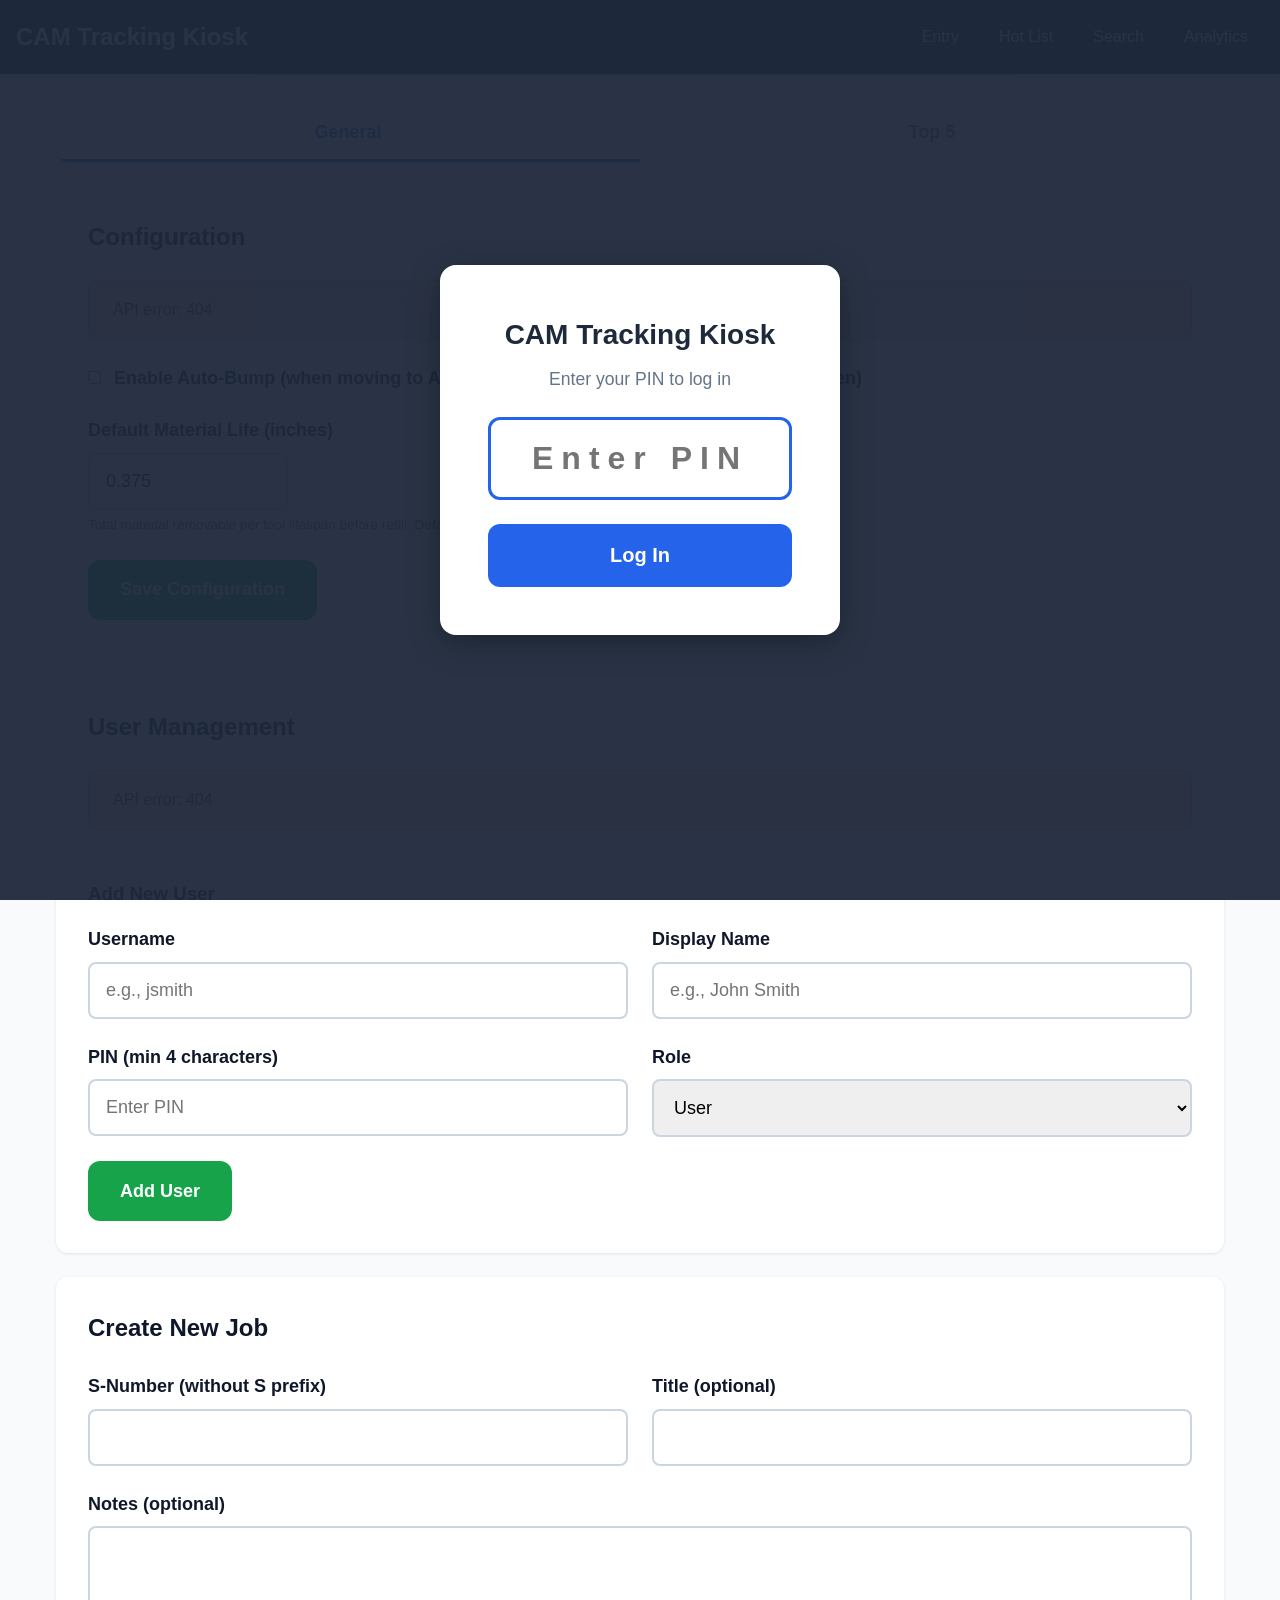
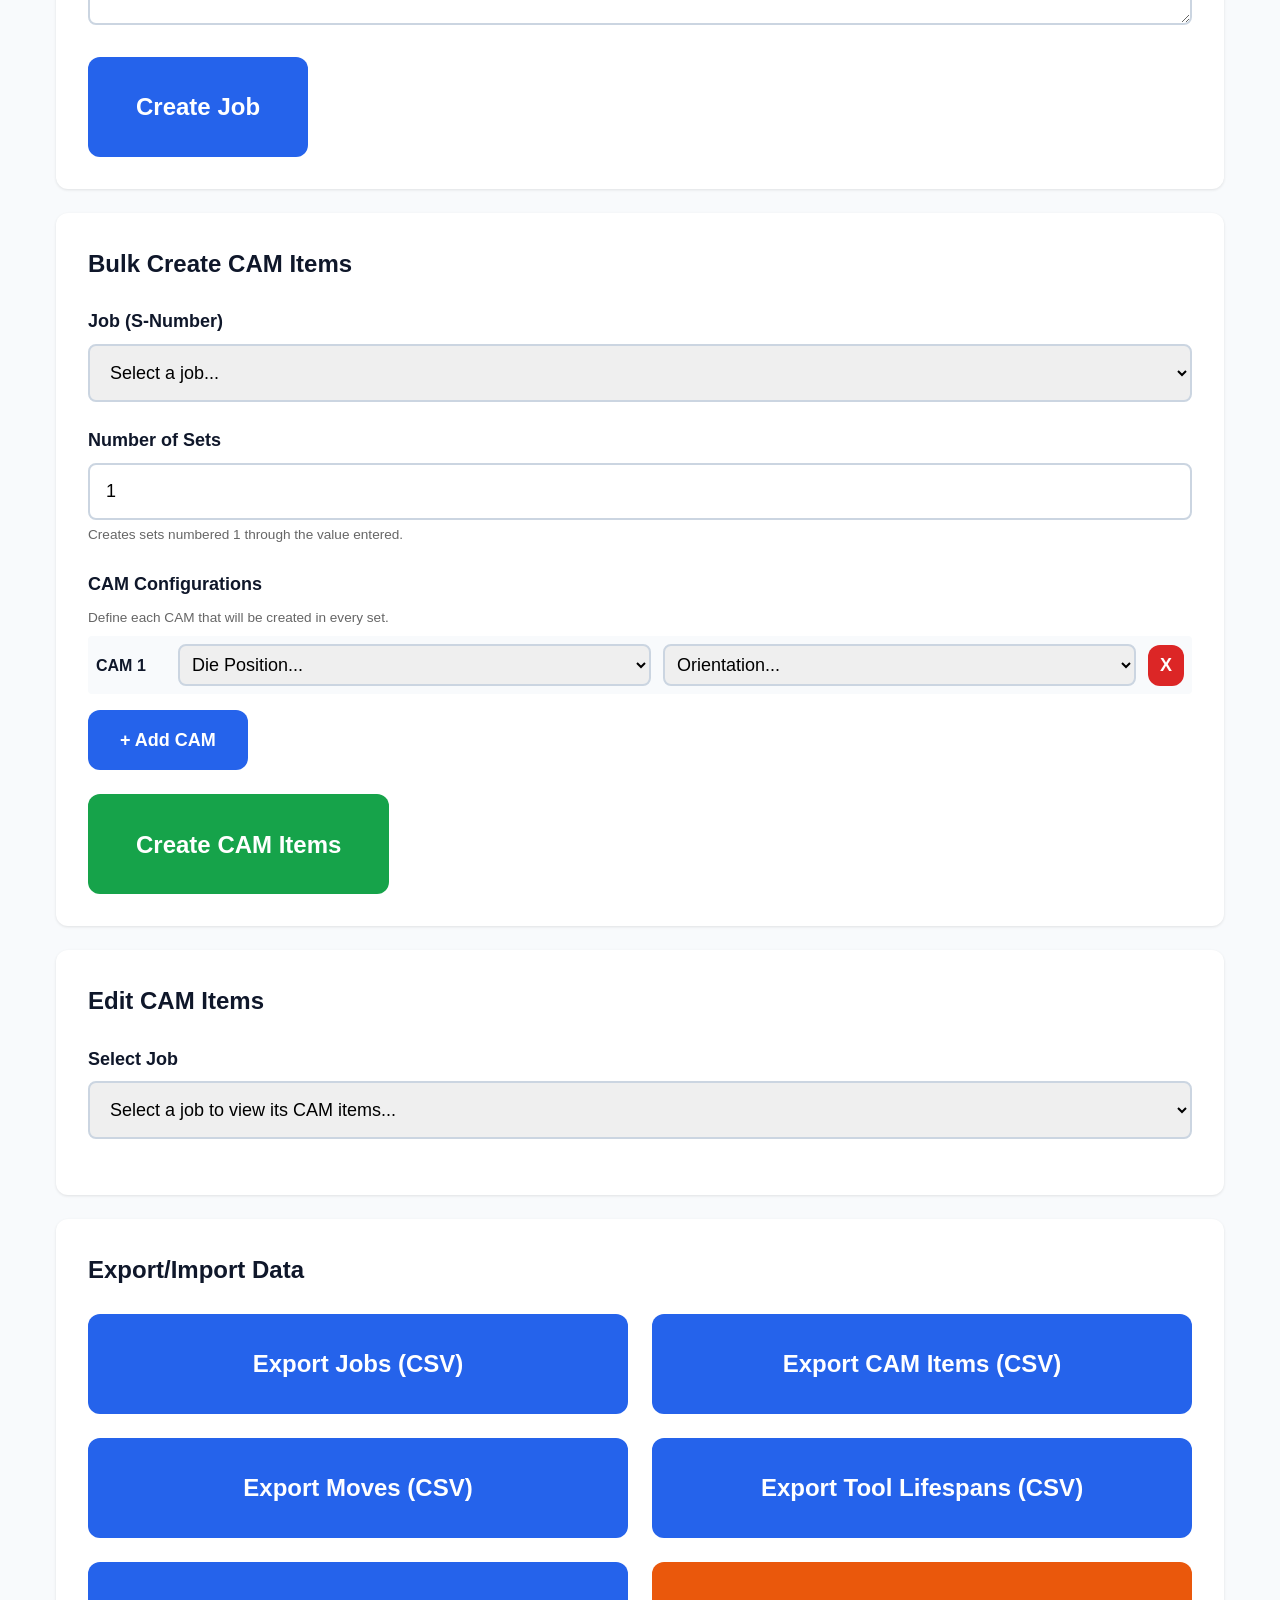
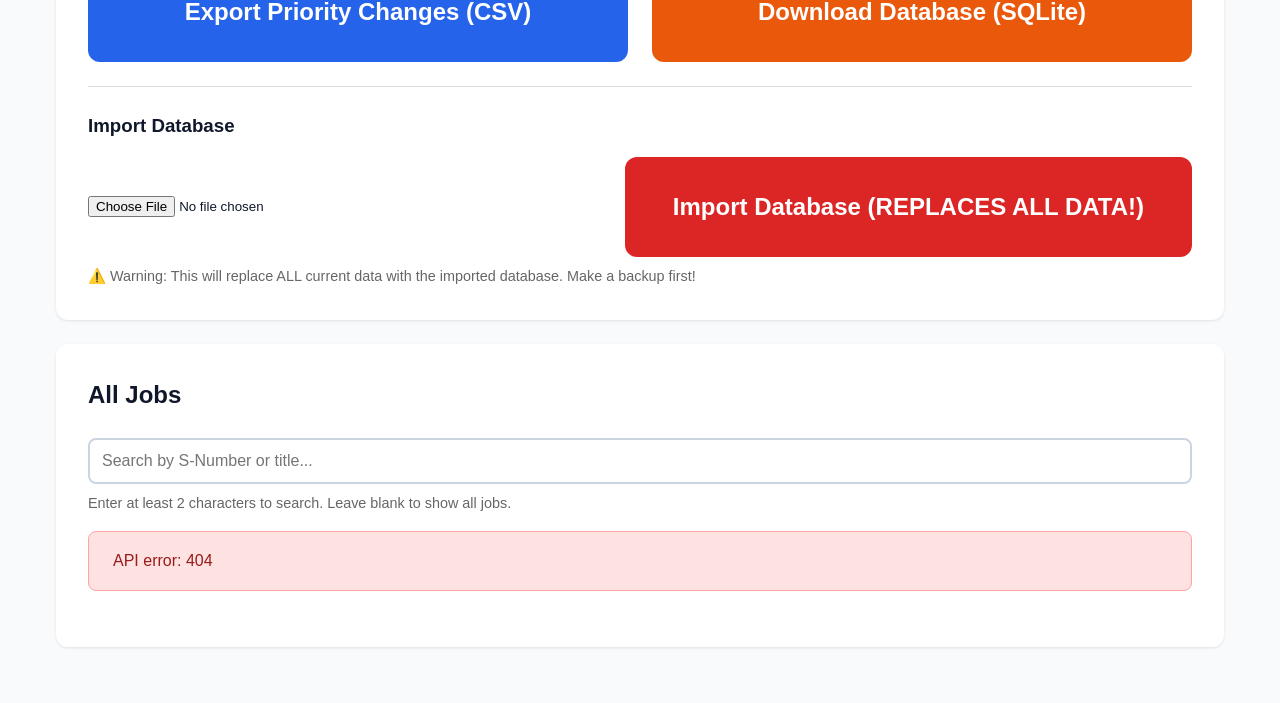
==== commit dea8baf7: "Fix export auth error: move exports from Analytics to Admin page The Analytics page used plain <a hr" ====
--- a/static/admin.html
+++ b/static/admin.html
@@ -9,6 +9,9 @@
         .top5-row.drag-over { border-top: 3px solid var(--primary-color, #3b82f6); }
         .top5-row[draggable="true"] { transition: opacity 0.2s; }
         .drag-handle:active { cursor: grabbing; }
+        .sortable-header:hover { background: rgba(0,0,0,0.05); }
+        .sortable-header.active-sort { color: var(--primary-color, #3b82f6); }
+        .sort-indicator { font-size: 0.7rem; margin-left: 0.25rem; }
     </style>
 </head>
 <body>
@@ -185,6 +188,12 @@
                 </button>
                 <button onclick="exportMovesCSV()" class="btn btn-primary btn-large">
                     Export Moves (CSV)
+                </button>
+                <button onclick="exportToolLifespansCSV()" class="btn btn-primary btn-large">
+                    Export Tool Lifespans (CSV)
+                </button>
+                <button onclick="exportPriorityChangesCSV()" class="btn btn-primary btn-large">
+                    Export Priority Changes (CSV)
                 </button>
                 <button onclick="exportDatabase()" class="btn btn-warning btn-large">
                     Download Database (SQLite)
@@ -996,8 +1005,9 @@
 
         function renderTop5(jobs) {
             const content = document.getElementById('top5Content');
+            const POSITION_PRIORITIES = ['top', 'urgent', 'high', 'medium', 'low'];
             if (jobs.length === 0) {
-                content.innerHTML = '<p class="text-center">No jobs on the hot list. Jobs appear here when they have cams in sharpen.</p>';
+                content.innerHTML = '<p class="text-center">No jobs found. Add jobs to get started.</p>';
                 return;
             }
 
@@ -1016,32 +1026,26 @@
                         </tr>
                     </thead>
                     <tbody>
-                        ${jobs.map((job, i) => `
+                        ${jobs.map((job, i) => {
+                            const posPriority = POSITION_PRIORITIES[i] || 'low';
+                            return `
                             <tr data-job-id="${job.job_id}" data-index="${i}" draggable="true" class="top5-row">
                                 <td class="drag-handle" style="cursor: grab; text-align: center; color: var(--text-light, #888); user-select: none;">&#9776;</td>
                                 <td><strong>${i + 1}</strong></td>
                                 <td><strong>S${job.s_number}</strong></td>
                                 <td>${job.title || '-'}</td>
-                                <td>
-                                    <select class="form-select top5-priority" data-job-id="${job.job_id}" data-original="${job.priority_level || 'low'}" style="padding: 0.5rem;">
-                                        ${['low','medium','high','urgent','top'].map(p =>
-                                            '<option value="' + p + '" ' + ((job.priority_level||'low')===p?'selected':'') + '>' + p.charAt(0).toUpperCase()+p.slice(1) + '</option>'
-                                        ).join('')}
-                                    </select>
-                                </td>
+                                <td><span class="badge ${priorityBadgeClass(posPriority)}" style="font-size:0.8rem; padding:0.3rem 0.6rem;">${posPriority.charAt(0).toUpperCase() + posPriority.slice(1)}</span></td>
                                 <td class="text-center">${job.priority_score}</td>
                                 <td class="text-center">${job.sharpen_count}</td>
                                 <td style="display: flex; gap: 0.5rem; flex-wrap: wrap;">
                                     <a href="/static/job-detail.html?id=${job.job_id}" class="btn btn-primary" style="padding:0.5rem 1rem; min-height:auto;">View</a>
                                     <button class="btn btn-warning swap-btn" data-index="${i}" style="padding:0.5rem 1rem; min-height:auto;">Swap</button>
                                 </td>
-                            </tr>
-                        `).join('')}
+                            </tr>`;
+                        }).join('')}
                     </tbody>
                 </table>
-                <div style="margin-top: 1rem; text-align: right;">
-                    <button id="saveTop5Btn" class="btn btn-success" style="padding: 0.75rem 2rem; min-height: auto;">Save Priority Changes</button>
-                </div>
+                <p style="margin-top: 0.75rem; font-size: 0.85rem; color: var(--text-light, #888);">Drag rows to reorder. Priority is set automatically by position.</p>
             `;
 
             content.innerHTML = html;
@@ -1084,62 +1088,14 @@
                     showSwapPanel();
                 });
             });
-
-            // Save button
-            document.getElementById('saveTop5Btn').addEventListener('click', saveTop5Priorities);
         }
 
         async function saveTop5Order() {
             try {
                 await reorderTop5(currentTop5.map(j => j.job_id));
+                loadAuditLog();
             } catch (error) {
                 showAlertInContainer('top5Alerts', 'Failed to save order: ' + error.message, 'error');
-            }
-        }
-
-        async function saveTop5Priorities() {
-            const btn = document.getElementById('saveTop5Btn');
-            btn.disabled = true;
-
-            const selects = document.querySelectorAll('.top5-priority');
-            const changes = [];
-
-            for (const select of selects) {
-                const jobId = parseInt(select.dataset.jobId);
-                const newPriority = select.value;
-                const originalPriority = select.dataset.original;
-
-                if (newPriority !== originalPriority) {
-                    const job = currentTop5.find(j => j.job_id === jobId);
-                    const reason = prompt('Reason for changing S' + (job ? job.s_number : jobId) + ' priority from ' + originalPriority + ' to ' + newPriority + ':');
-                    if (!reason || !reason.trim()) {
-                        showAlertInContainer('top5Alerts', 'Reason required for priority change. Save aborted.', 'error');
-                        btn.disabled = false;
-                        return;
-                    }
-                    changes.push({ job_id: jobId, priority_level: newPriority, reason: reason.trim() });
-                }
-            }
-
-            if (changes.length === 0) {
-                showAlertInContainer('top5Alerts', 'No priority changes to save.', 'error');
-                btn.disabled = false;
-                return;
-            }
-
-            try {
-                const result = await setTop5Priorities(changes);
-                const errors = (result.changes || []).filter(c => c.error);
-                if (errors.length > 0) {
-                    showAlertInContainer('top5Alerts', 'Some changes failed: ' + errors.map(e => e.error).join(', '), 'error');
-                } else {
-                    showAlertInContainer('top5Alerts', changes.length + ' priority change(s) saved.', 'success');
-                }
-                loadTop5();
-            } catch (error) {
-                showAlertInContainer('top5Alerts', error.message, 'error');
-            } finally {
-                btn.disabled = false;
             }
         }
 
@@ -1309,10 +1265,14 @@
                     });
                 }
 
-                // Most escalated jobs
+                // Most escalated jobs (sortable)
                 if (data.most_changed_jobs.length > 0) {
                     html += '<h3 style="margin: 1.5rem 0 1rem;">Most Escalated Jobs</h3>';
-                    html += '<table class="table"><thead><tr><th>Job</th><th>Title</th><th>Current</th><th>Total Changes</th><th>Escalations</th></tr></thead><tbody>';
+                    html += '<table class="table" id="escalationTable"><thead><tr><th>Job</th><th>Title</th><th>Current</th>';
+                    html += '<th class="sortable-header" data-sort="change_count" style="cursor:pointer; user-select:none;">Total Changes <span class="sort-indicator"></span></th>';
+                    html += '<th class="sortable-header active-sort" data-sort="escalation_count" style="cursor:pointer; user-select:none;">Escalations <span class="sort-indicator">&#9660;</span></th>';
+                    html += '</tr></thead><tbody id="escalationBody">';
+                    data.most_changed_jobs.sort((a, b) => b.escalation_count - a.escalation_count || b.change_count - a.change_count);
                     data.most_changed_jobs.forEach(j => {
                         html += '<tr>';
                         html += '<td><strong>S' + j.s_number + '</strong></td>';
@@ -1323,6 +1283,10 @@
                         html += '</tr>';
                     });
                     html += '</tbody></table>';
+                    // Store data for client-side re-sorting
+                    window._escalationData = data.most_changed_jobs;
+                    window._escalationSortKey = 'escalation_count';
+                    window._escalationSortAsc = false;
                 }
 
                 // Transition matrix
@@ -1344,6 +1308,44 @@
                 }
 
                 content.innerHTML = html;
+
+                // Bind sortable header clicks
+                content.querySelectorAll('.sortable-header').forEach(th => {
+                    th.addEventListener('click', () => {
+                        const key = th.dataset.sort;
+                        if (window._escalationSortKey === key) {
+                            window._escalationSortAsc = !window._escalationSortAsc;
+                        } else {
+                            window._escalationSortKey = key;
+                            window._escalationSortAsc = false;
+                        }
+                        const dir = window._escalationSortAsc ? 1 : -1;
+                        window._escalationData.sort((a, b) => (a[key] - b[key]) * dir || (b.escalation_count - a.escalation_count));
+
+                        const tbody = document.getElementById('escalationBody');
+                        tbody.innerHTML = window._escalationData.map(j =>
+                            '<tr>' +
+                            '<td><strong>S' + j.s_number + '</strong></td>' +
+                            '<td>' + (j.title || '-') + '</td>' +
+                            '<td><span class="badge ' + priorityBadgeClass(j.priority_level) + '" style="font-size:0.75rem; padding:0.25rem 0.5rem;">' + (j.priority_level || 'low') + '</span></td>' +
+                            '<td class="text-center">' + j.change_count + '</td>' +
+                            '<td class="text-center">' + j.escalation_count + '</td>' +
+                            '</tr>'
+                        ).join('');
+
+                        // Update indicators
+                        content.querySelectorAll('.sortable-header').forEach(h => {
+                            const ind = h.querySelector('.sort-indicator');
+                            if (h.dataset.sort === key) {
+                                h.classList.add('active-sort');
+                                ind.innerHTML = window._escalationSortAsc ? '&#9650;' : '&#9660;';
+                            } else {
+                                h.classList.remove('active-sort');
+                                ind.innerHTML = '';
+                            }
+                        });
+                    });
+                });
             } catch (error) {
                 content.innerHTML = '<div class="alert alert-error">' + error.message + '</div>';
             }
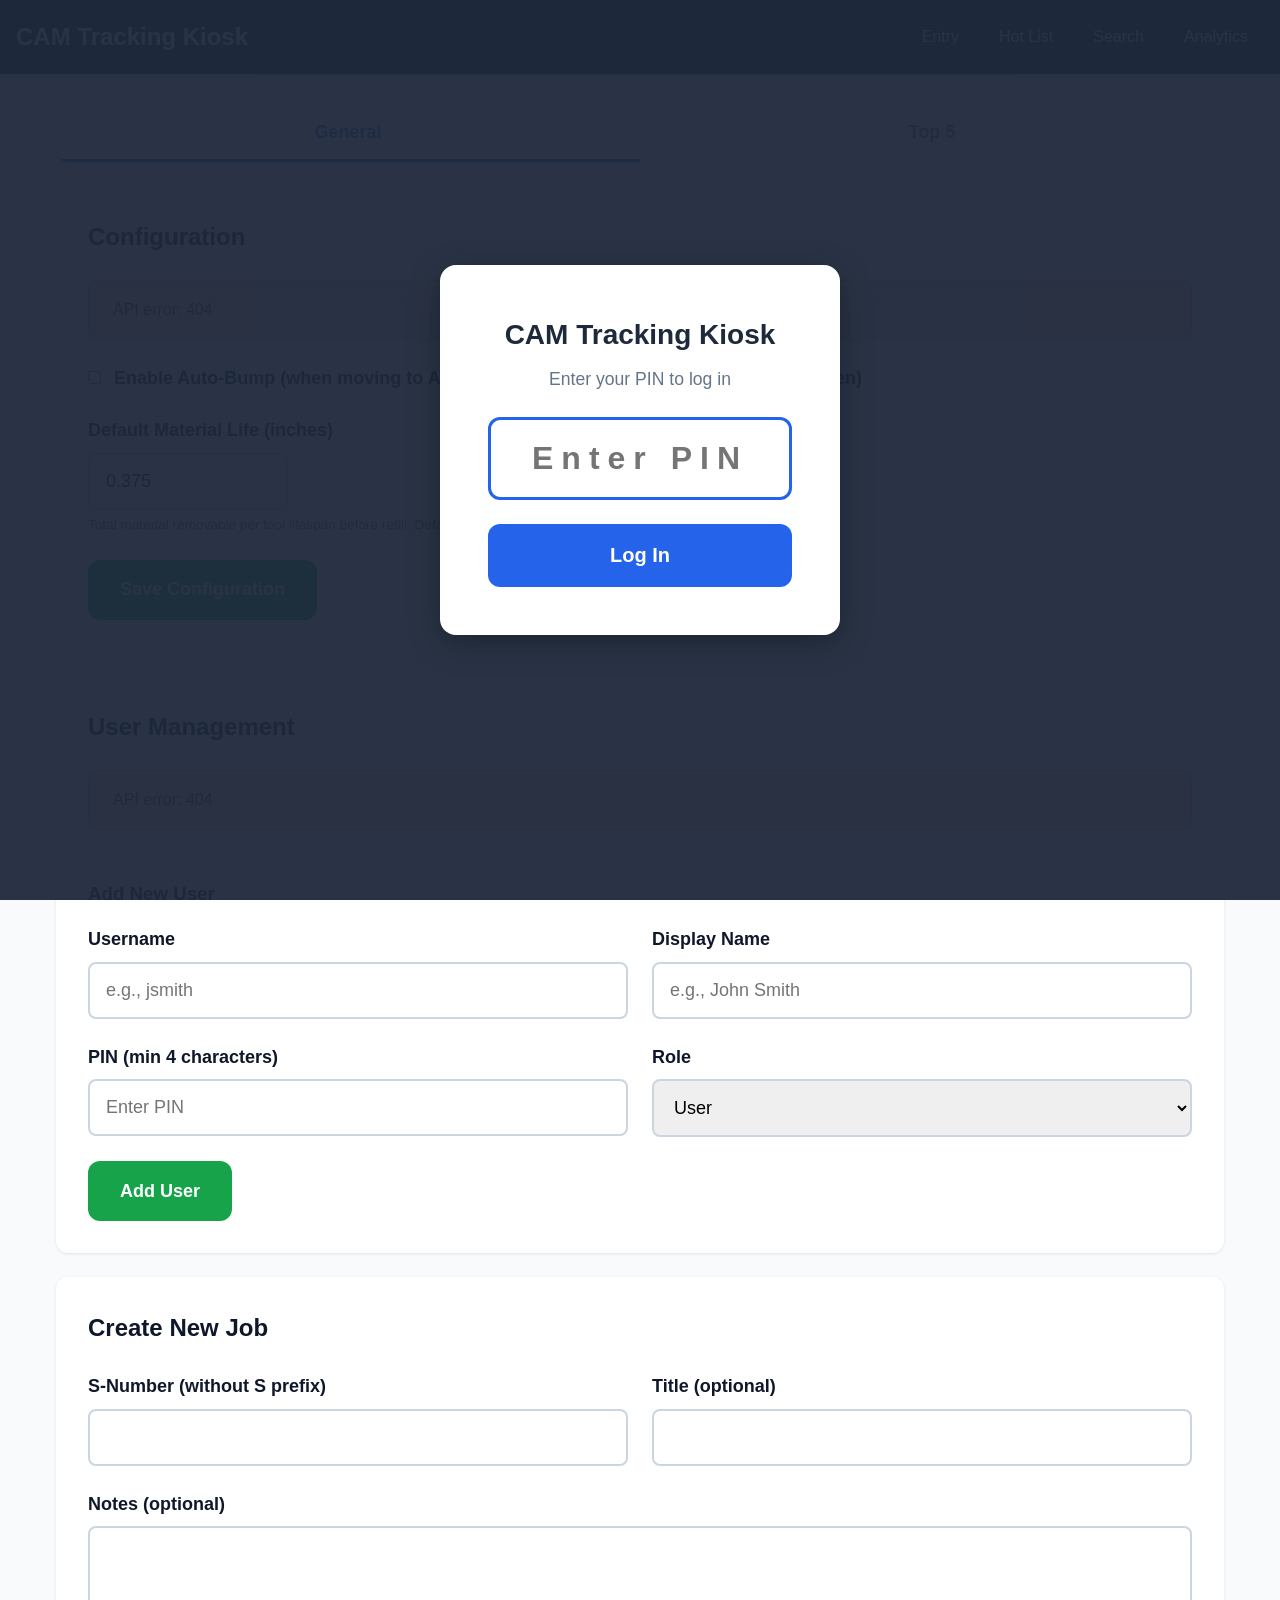
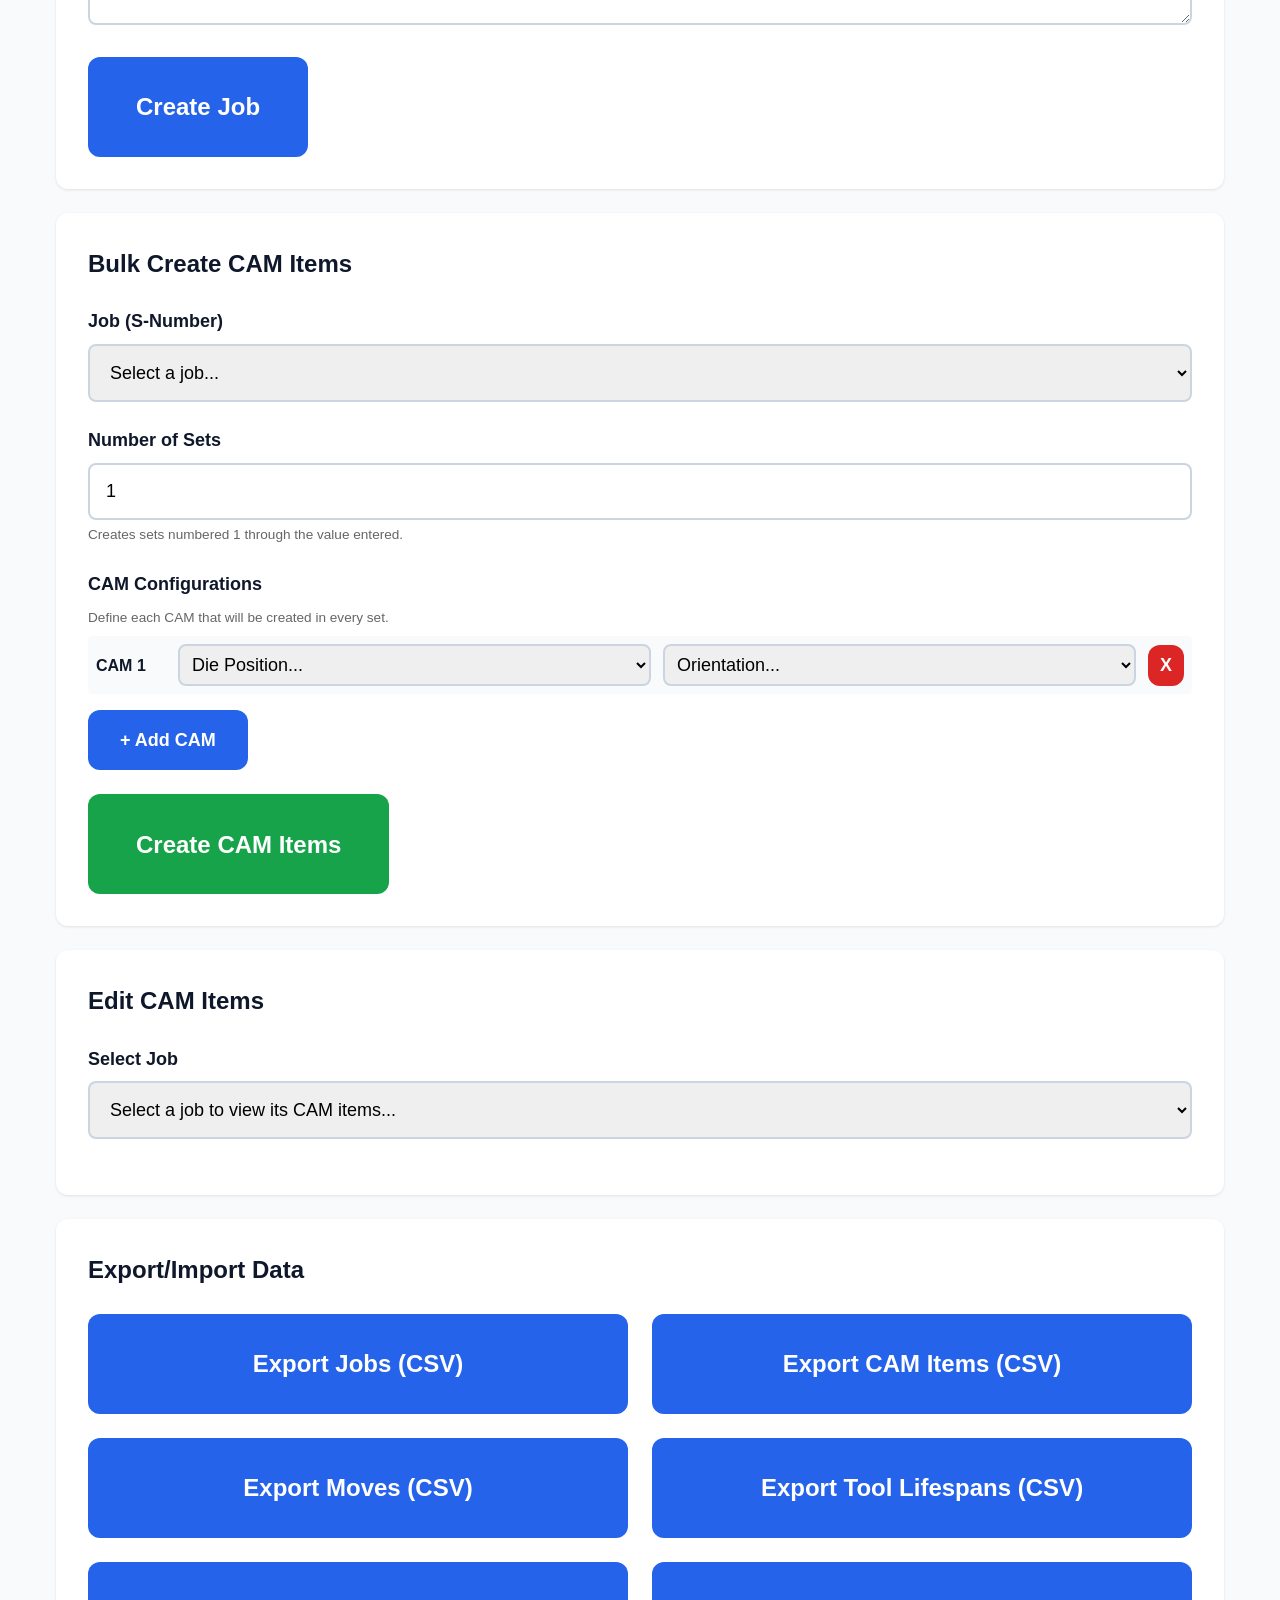
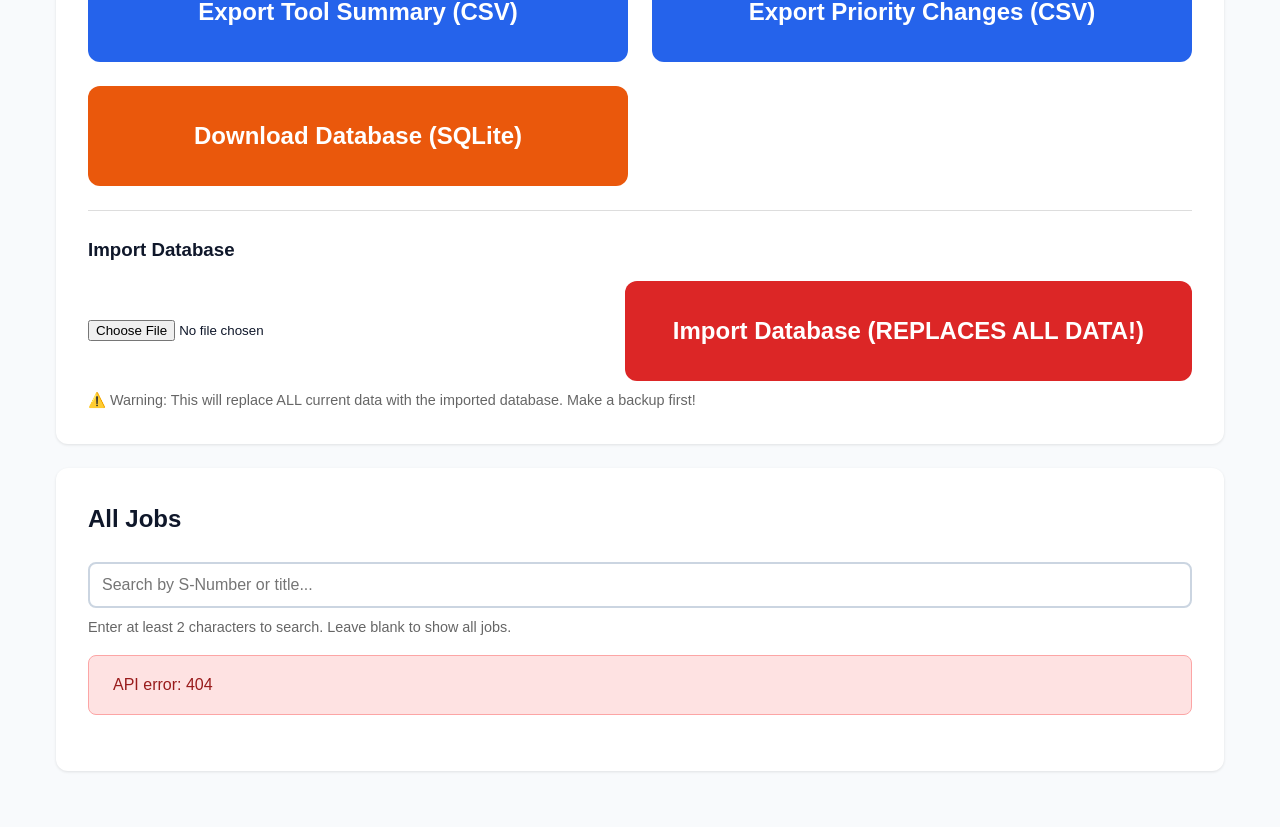
==== commit 57b3d1da: "Add tool lifetime summary CSV export with per-tool aggregates The existing tool lifespans export sho" ====
--- a/static/admin.html
+++ b/static/admin.html
@@ -191,6 +191,9 @@
                 </button>
                 <button onclick="exportToolLifespansCSV()" class="btn btn-primary btn-large">
                     Export Tool Lifespans (CSV)
+                </button>
+                <button onclick="exportToolSummaryCSV()" class="btn btn-primary btn-large">
+                    Export Tool Summary (CSV)
                 </button>
                 <button onclick="exportPriorityChangesCSV()" class="btn btn-primary btn-large">
                     Export Priority Changes (CSV)
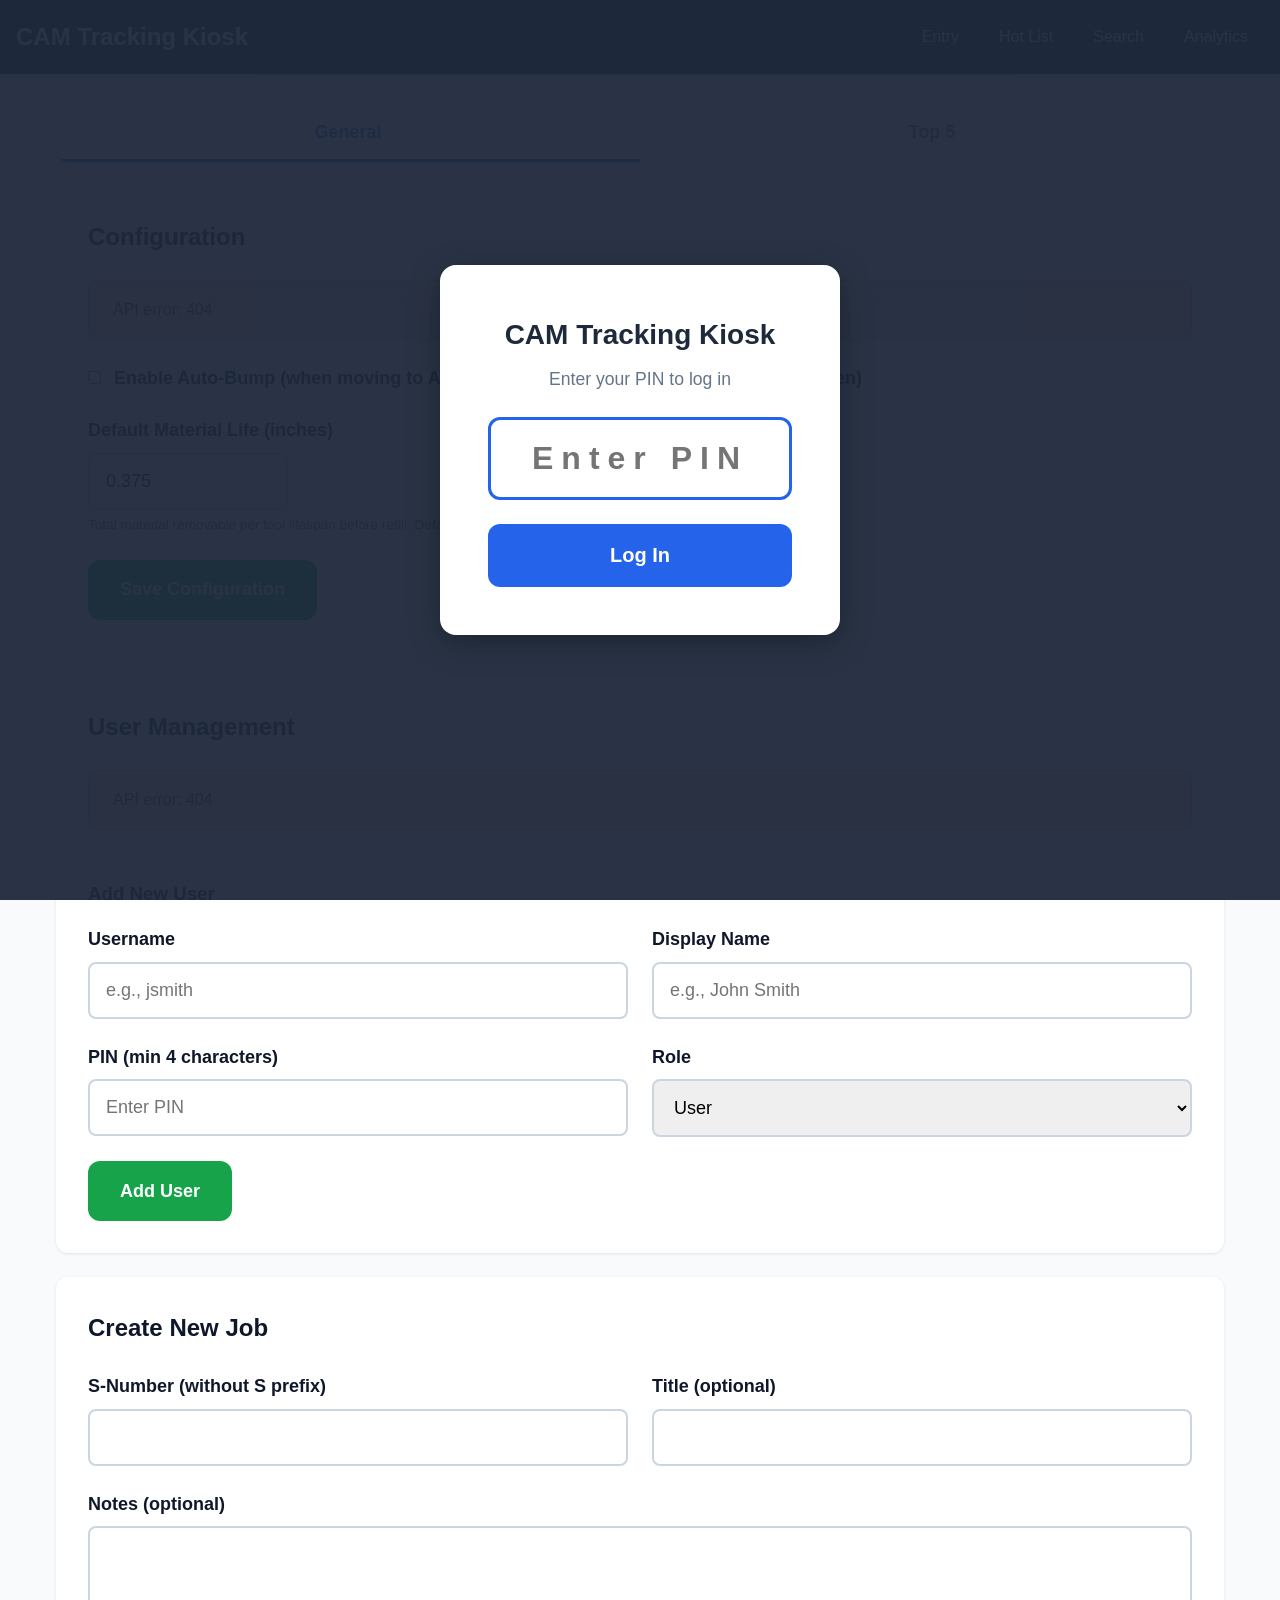
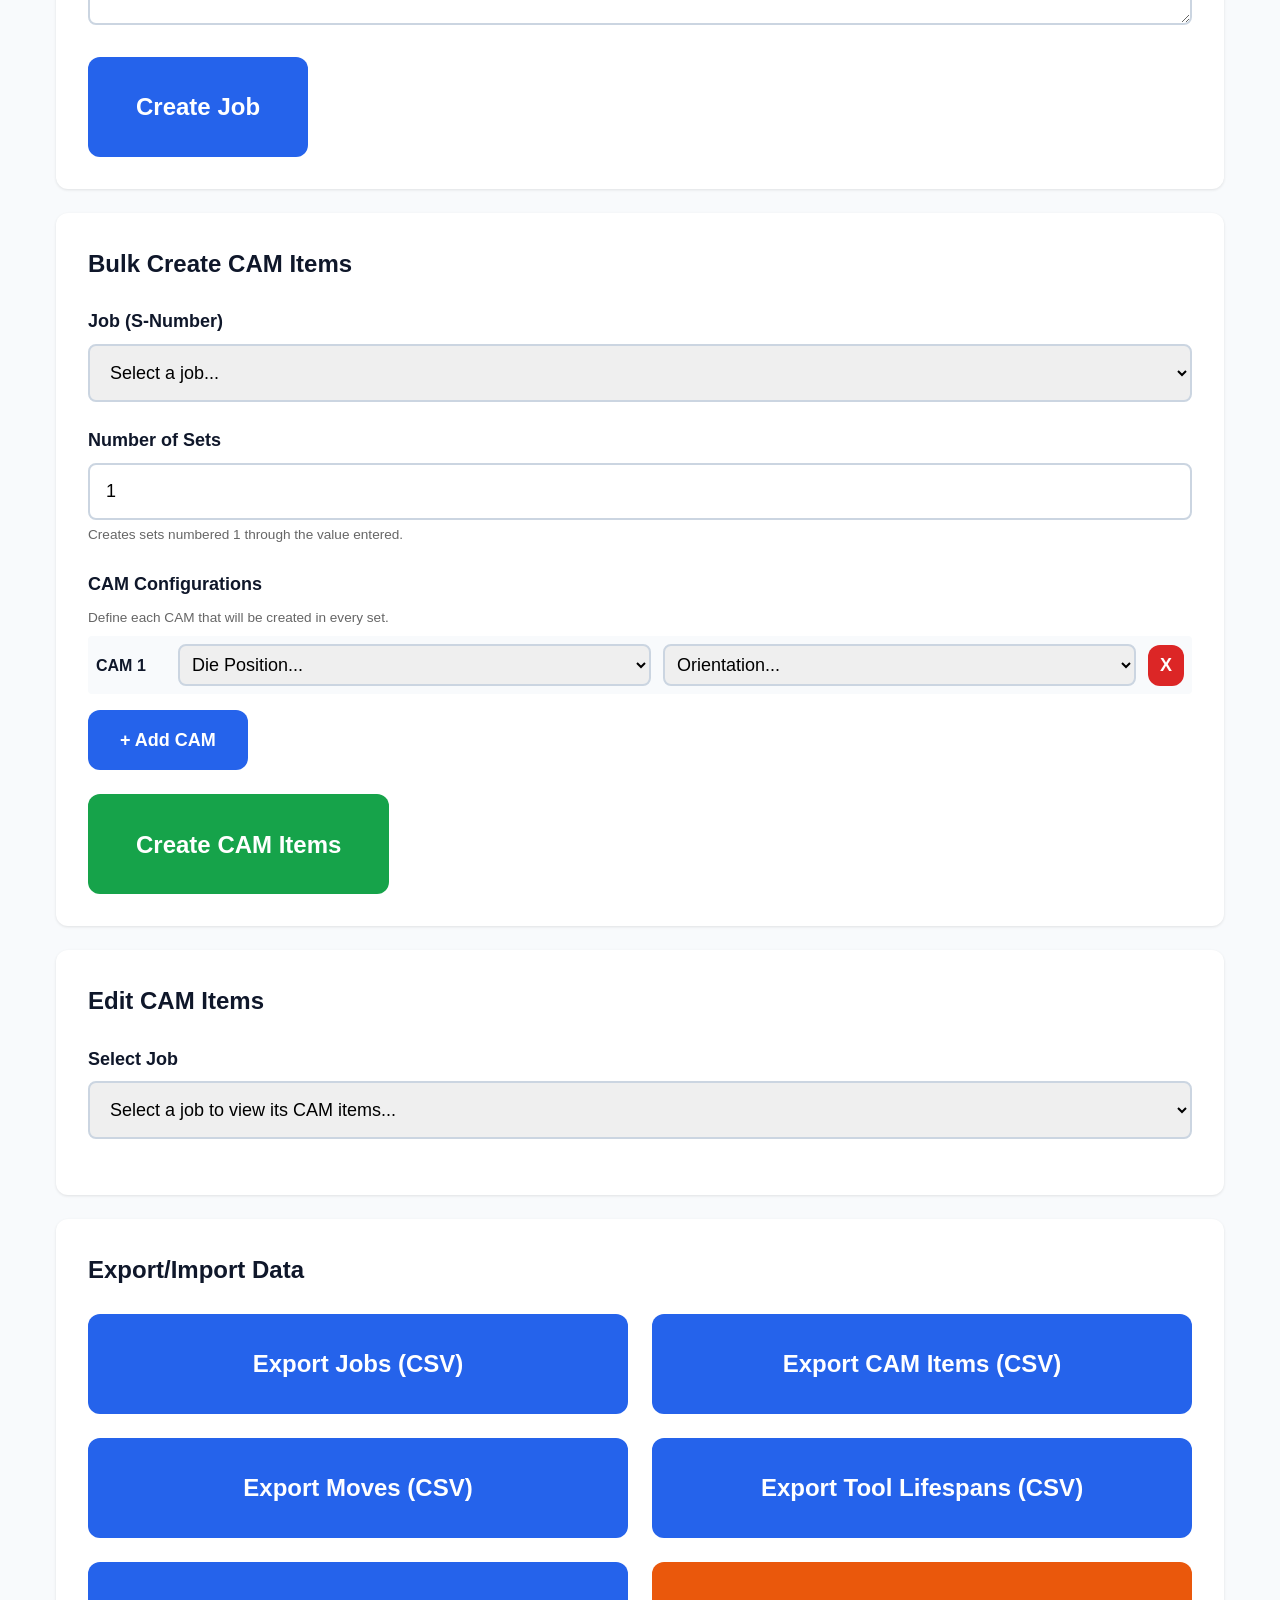
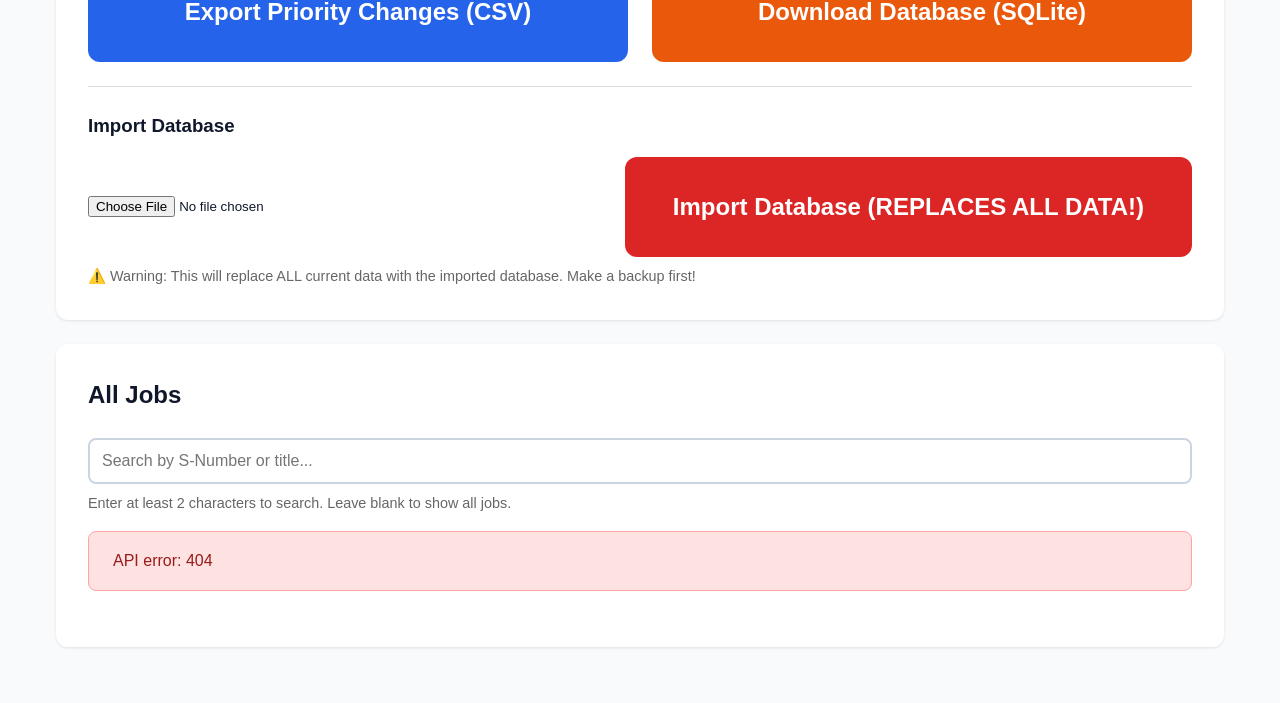
==== commit afadc4a1: "Remove Tool Summary CSV export, add early refill notes to Tool Lifespans CSV - Remove /api/export/to" ====
--- a/static/admin.html
+++ b/static/admin.html
@@ -191,9 +191,6 @@
                 </button>
                 <button onclick="exportToolLifespansCSV()" class="btn btn-primary btn-large">
                     Export Tool Lifespans (CSV)
-                </button>
-                <button onclick="exportToolSummaryCSV()" class="btn btn-primary btn-large">
-                    Export Tool Summary (CSV)
                 </button>
                 <button onclick="exportPriorityChangesCSV()" class="btn btn-primary btn-large">
                     Export Priority Changes (CSV)
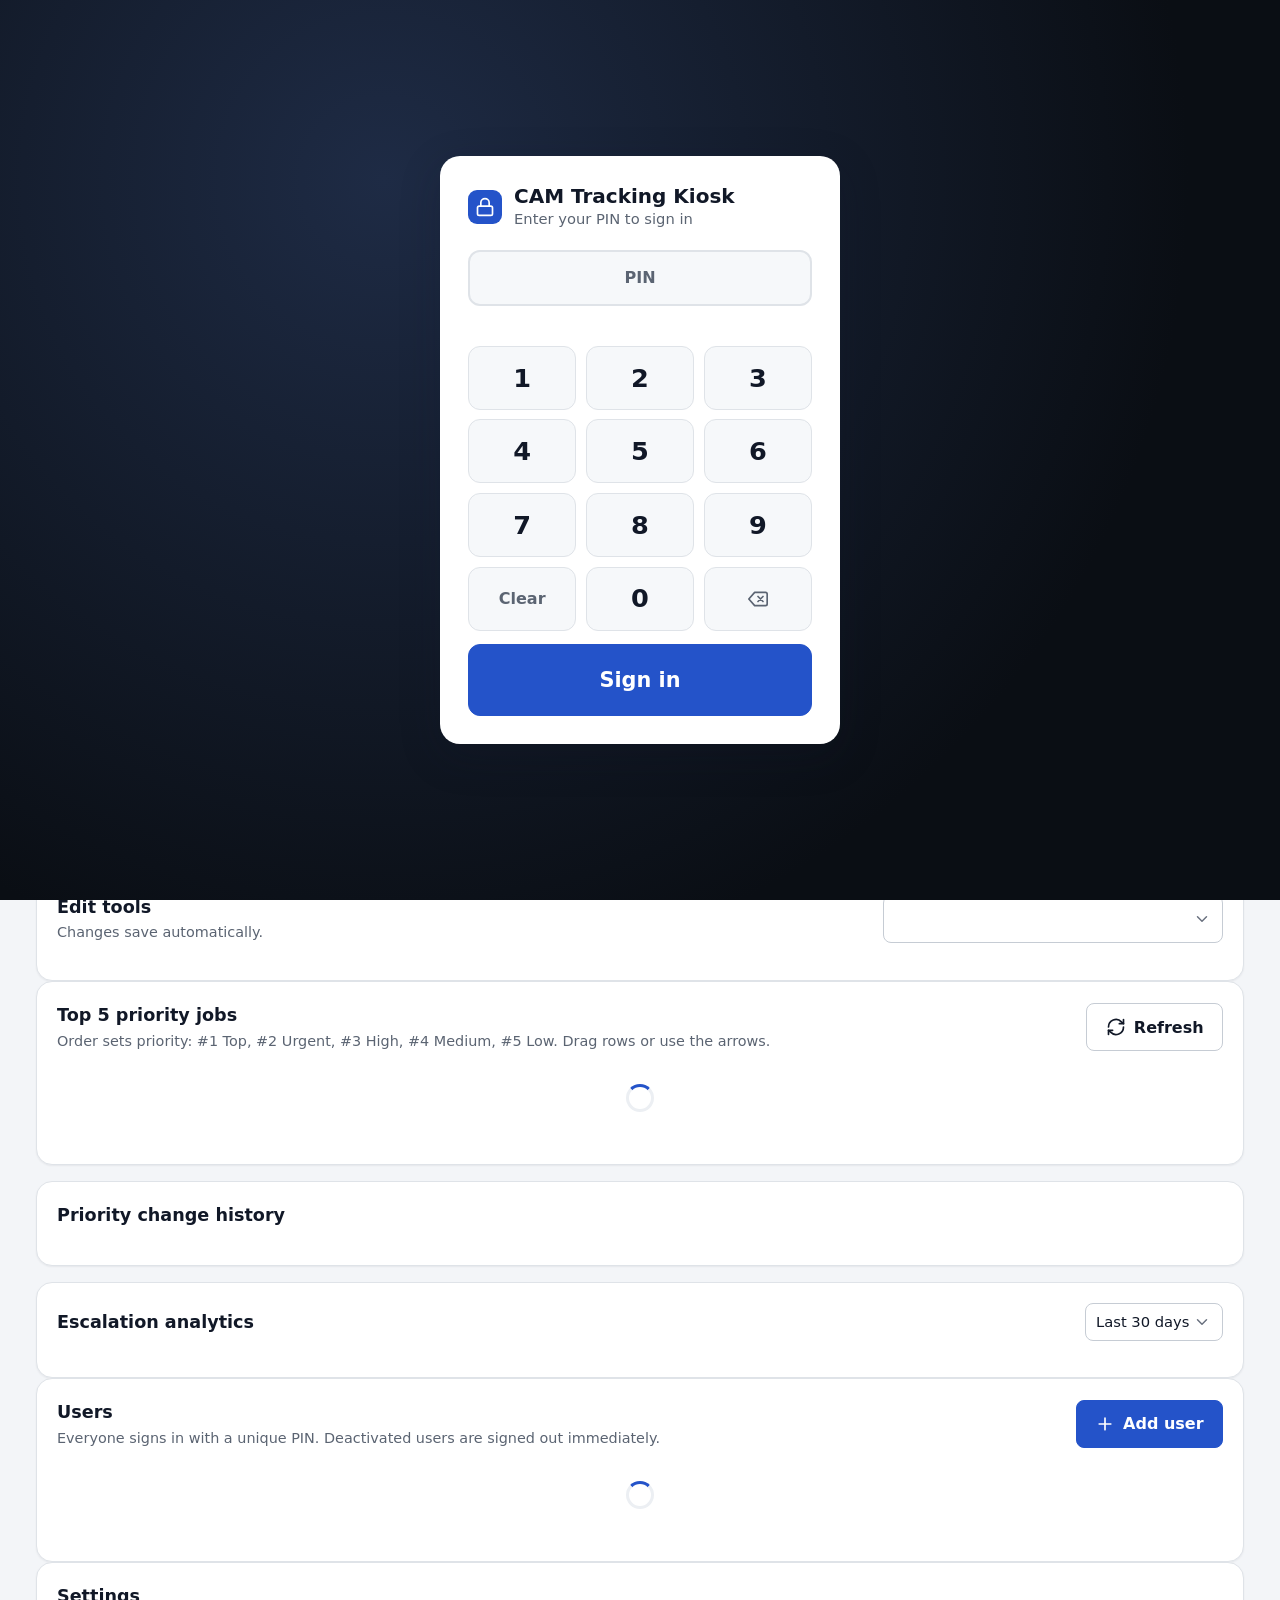
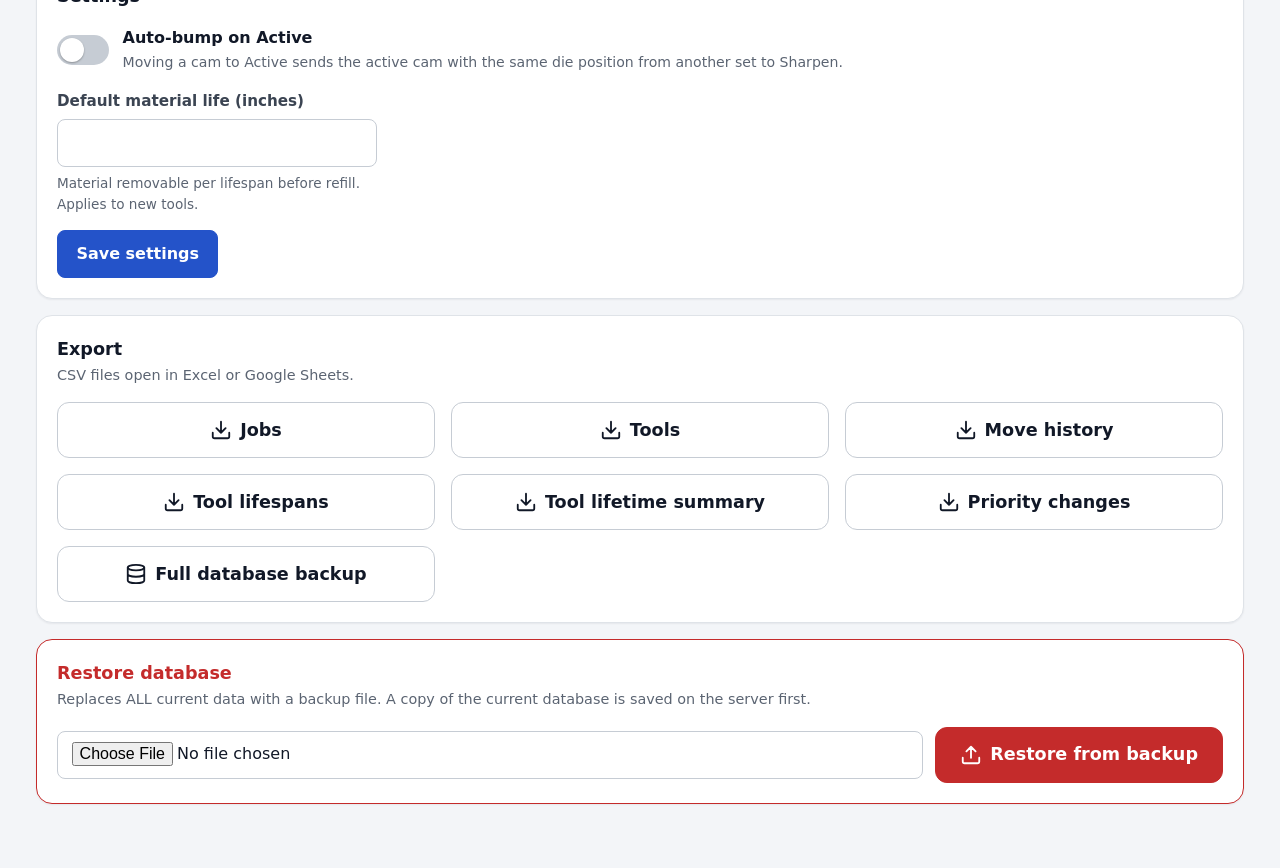
==== commit f14b1fe3: "Redesign the kiosk UI on a shared design system Shared foundation (no build step, works offline): - " ====
--- a/static/admin.html
+++ b/static/admin.html
@@ -3,1368 +3,858 @@
 <head>
     <meta charset="UTF-8">
     <meta name="viewport" content="width=device-width, initial-scale=1.0">
-    <title>CAM Tracking - Admin</title>
+    <title>Admin · CAM Tracking</title>
     <link rel="stylesheet" href="/static/css/styles.css">
-    <style>
-        .top5-row.drag-over { border-top: 3px solid var(--primary-color, #3b82f6); }
-        .top5-row[draggable="true"] { transition: opacity 0.2s; }
-        .drag-handle:active { cursor: grabbing; }
-        .sortable-header:hover { background: rgba(0,0,0,0.05); }
-        .sortable-header.active-sort { color: var(--primary-color, #3b82f6); }
-        .sort-indicator { font-size: 0.7rem; margin-left: 0.25rem; }
-    </style>
+    <script src="/static/js/ui.js"></script>
+    <script src="/static/js/api.js"></script>
+    <script src="/static/js/layout.js"></script>
 </head>
-<body>
-    <nav>
-        <h1>CAM Tracking Kiosk</h1>
-        <div class="nav-links">
-            <a href="/static/index.html">Entry</a>
-            <a href="/static/hot-list.html">Hot List</a>
-            <a href="/static/search.html">Search</a>
-            <a href="/static/analytics.html">Analytics</a>
-            <a href="/static/admin.html" class="active">Admin</a>
+<body data-page="admin" data-requires="admin">
+    <main class="page">
+        <div class="page-header">
+            <div>
+                <h1>Admin</h1>
+                <p>Manage jobs, tools, priorities, users and data.</p>
+            </div>
         </div>
-    </nav>
-
-    <div class="container">
-        <!-- Tab Bar -->
-        <div class="admin-tabs">
-            <button class="admin-tab active" data-tab="general">General</button>
-            <button class="admin-tab" data-tab="top5">Top 5</button>
+
+        <div class="tabs" role="tablist">
+            <button class="tab" role="tab" data-tab="jobs">Jobs</button>
+            <button class="tab" role="tab" data-tab="tools">Tools</button>
+            <button class="tab" role="tab" data-tab="top5">Top 5</button>
+            <button class="tab" role="tab" data-tab="users">Users</button>
+            <button class="tab" role="tab" data-tab="settings">Settings &amp; data</button>
         </div>
 
-        <!-- General Tab -->
-        <div class="admin-tab-content active" id="tab-general">
-
-        <!-- Configuration -->
-        <div class="card">
-            <h2 class="card-header">Configuration</h2>
-            <div id="configAlerts"></div>
-
-            <div class="form-group">
-                <label class="form-label">
-                    <input type="checkbox" id="autoBumpCheckbox" style="width: auto; margin-right: 0.5rem;">
-                    Enable Auto-Bump (when moving to Active, auto-bump existing Active cam to Sharpen)
-                </label>
-            </div>
-
-            <div class="form-group">
-                <label class="form-label" for="defaultMaterialLife">Default Material Life (inches)</label>
-                <input type="number" id="defaultMaterialLife" class="form-input"
-                    step="0.001" min="0.001" max="2.000" value="0.375"
-                    style="max-width: 200px;">
-                <p style="margin-top: 0.25rem; color: #666; font-size: 0.85rem;">
-                    Total material removable per tool lifespan before refill. Default: 0.375". Applied to new tools.
-                </p>
-            </div>
-
-            <button id="saveConfigBtn" class="btn btn-success">Save Configuration</button>
-        </div>
-
-        <!-- User Management -->
-        <div class="card">
-            <h2 class="card-header">User Management</h2>
-            <div id="userAlerts"></div>
-
-            <div id="usersListContent">
-                <p class="text-center">Loading users...</p>
-            </div>
-
-            <hr style="margin: 1.5rem 0; border: none; border-top: 1px solid #ddd;">
-
-            <h3 style="margin-bottom: 1rem;">Add New User</h3>
-            <form id="createUserForm">
-                <div class="grid grid-2">
-                    <div class="form-group">
-                        <label class="form-label" for="newUsername">Username</label>
-                        <input type="text" id="newUsername" class="form-input" placeholder="e.g., jsmith" required>
-                    </div>
-                    <div class="form-group">
-                        <label class="form-label" for="newDisplayName">Display Name</label>
-                        <input type="text" id="newDisplayName" class="form-input" placeholder="e.g., John Smith" required>
-                    </div>
-                </div>
-                <div class="grid grid-2">
-                    <div class="form-group">
-                        <label class="form-label" for="newPin">PIN (min 4 characters)</label>
-                        <input type="password" id="newPin" class="form-input" placeholder="Enter PIN" minlength="4" required>
-                    </div>
-                    <div class="form-group">
-                        <label class="form-label" for="newRole">Role</label>
-                        <select id="newRole" class="form-select">
-                            <option value="user" selected>User</option>
-                            <option value="admin">Admin</option>
-                        </select>
-                    </div>
-                </div>
-                <button type="submit" class="btn btn-success">Add User</button>
-            </form>
-        </div>
-
-        <!-- Create Job -->
-        <div class="card">
-            <h2 class="card-header">Create New Job</h2>
-            <div id="jobAlerts"></div>
-
-            <form id="createJobForm">
-                <div class="grid grid-2">
-                    <div class="form-group">
-                        <label class="form-label" for="sNumber">S-Number (without S prefix)</label>
-                        <input type="text" id="sNumber" class="form-input" required>
-                    </div>
-                    <div class="form-group">
-                        <label class="form-label" for="jobTitle">Title (optional)</label>
-                        <input type="text" id="jobTitle" class="form-input">
-                    </div>
-                </div>
-
-                <div class="form-group">
-                    <label class="form-label" for="jobNotes">Notes (optional)</label>
-                    <textarea id="jobNotes" class="form-textarea" rows="3"></textarea>
-                </div>
-
-                <button type="submit" class="btn btn-primary btn-large">Create Job</button>
-            </form>
-        </div>
-
-        <!-- Bulk Create CAM Items -->
-        <div class="card">
-            <h2 class="card-header">Bulk Create CAM Items</h2>
-            <div id="bulkAlerts"></div>
-
-            <form id="bulkCreateForm">
-                <div class="form-group">
-                    <label class="form-label" for="bulkJobId">Job (S-Number)</label>
-                    <select id="bulkJobId" class="form-select" required>
-                        <option value="">Select a job...</option>
-                    </select>
-                </div>
-
-                <div class="form-group">
-                    <label class="form-label" for="numSets">Number of Sets</label>
-                    <input type="number" id="numSets" class="form-input" value="1" min="1" max="100" required>
-                    <p style="margin-top: 0.25rem; color: #666; font-size: 0.85rem;">Creates sets numbered 1 through the value entered.</p>
-                </div>
-
-                <div class="form-group">
-                    <label class="form-label">CAM Configurations</label>
-                    <p style="margin-bottom: 0.5rem; color: #666; font-size: 0.85rem;">Define each CAM that will be created in every set.</p>
-                    <div id="camConfigRows"></div>
-                    <button type="button" id="addCamBtn" class="btn btn-primary" style="margin-top: 0.5rem;">+ Add CAM</button>
-                </div>
-
-                <button type="submit" class="btn btn-success btn-large">Create CAM Items</button>
-            </form>
-        </div>
-
-        <!-- Edit CAM Items -->
-        <div class="card">
-            <h2 class="card-header">Edit CAM Items</h2>
-            <div id="camEditAlerts"></div>
-
-            <div class="form-group">
-                <label class="form-label" for="editJobSelect">Select Job</label>
-                <select id="editJobSelect" class="form-select">
-                    <option value="">Select a job to view its CAM items...</option>
-                </select>
-            </div>
-
-            <div id="camItemsList" class="hidden">
-                <h3 style="margin: 1.5rem 0 1rem;">CAM Items</h3>
-                <div id="camItemsContent"></div>
-            </div>
-        </div>
-
-        <!-- Export/Import Data -->
-        <div class="card">
-            <h2 class="card-header">Export/Import Data</h2>
-
-            <div class="grid grid-2">
-                <button onclick="exportJobsCSV()" class="btn btn-primary btn-large">
-                    Export Jobs (CSV)
-                </button>
-                <button onclick="exportCamItemsCSV()" class="btn btn-primary btn-large">
-                    Export CAM Items (CSV)
-                </button>
-                <button onclick="exportMovesCSV()" class="btn btn-primary btn-large">
-                    Export Moves (CSV)
-                </button>
-                <button onclick="exportToolLifespansCSV()" class="btn btn-primary btn-large">
-                    Export Tool Lifespans (CSV)
-                </button>
-                <button onclick="exportPriorityChangesCSV()" class="btn btn-primary btn-large">
-                    Export Priority Changes (CSV)
-                </button>
-                <button onclick="exportDatabase()" class="btn btn-warning btn-large">
-                    Download Database (SQLite)
-                </button>
-            </div>
-
-            <hr style="margin: 1.5rem 0; border: none; border-top: 1px solid #ddd;">
-
-            <div>
-                <h3 style="margin-bottom: 1rem;">Import Database</h3>
-                <div id="importAlerts"></div>
-                <div style="display: flex; gap: 1rem; align-items: center; flex-wrap: wrap;">
-                    <input type="file" id="dbFileInput" accept=".db,.sqlite,.sqlite3" style="flex: 1; min-width: 200px;">
-                    <button onclick="importDatabase()" class="btn btn-danger btn-large" style="min-width: 200px;">
-                        Import Database (REPLACES ALL DATA!)
-                    </button>
-                </div>
-                <p style="margin-top: 0.5rem; color: #666; font-size: 0.9rem;">
-                    ⚠️ Warning: This will replace ALL current data with the imported database. Make a backup first!
-                </p>
-            </div>
-        </div>
-
-        <!-- All Jobs List -->
-        <div class="card">
-            <h2 class="card-header">All Jobs</h2>
-            <div style="margin-bottom: 1rem;">
-                <input
-                    type="text"
-                    id="jobSearchInput"
-                    class="form-input"
-                    placeholder="Search by S-Number or title..."
-                    style="font-size: 1rem; padding: 0.75rem;"
-                >
-                <p style="margin-top: 0.5rem; color: #666; font-size: 0.9rem;">
-                    Enter at least 2 characters to search. Leave blank to show all jobs.
-                </p>
-            </div>
-            <div id="jobsListContent"></div>
-        </div>
-
-        </div><!-- /tab-general -->
-
-        <!-- Top 5 Tab -->
-        <div class="admin-tab-content" id="tab-top5">
-
-            <!-- Top 5 Priority Manager -->
+        <!-- ========== Jobs ========== -->
+        <section class="tab-panel" id="tab-jobs" role="tabpanel">
             <div class="card">
-                <div style="display: flex; justify-content: space-between; align-items: center;">
-                    <h2 class="card-header" style="margin-bottom: 0;">Top 5 Priority Jobs</h2>
-                    <button id="refreshTop5Btn" class="btn btn-primary" style="padding: 0.5rem 1rem; min-height: auto;">Refresh</button>
-                </div>
-                <p style="color: var(--text-light); margin: 1rem 0;">
-                    The top 5 jobs from the Hot List, ranked by urgency. Override priorities or swap jobs in/out.
-                </p>
-                <div id="top5Alerts"></div>
-                <div id="top5Loading" class="spinner hidden"></div>
-                <div id="top5Content"></div>
-            </div>
-
-            <!-- Swap Job Panel -->
-            <div class="card" id="swapJobCard" style="display: none;">
-                <h2 class="card-header">Replace a Job in Top 5</h2>
-                <p style="color: var(--text-light); margin-bottom: 1rem;">Select a job to swap in:</p>
-                <input type="text" id="swapSearchInput" class="form-input" placeholder="Search by S-Number or title..." style="margin-bottom: 1rem;">
-                <div id="swapCandidates"></div>
-                <button id="cancelSwapBtn" class="btn btn-danger" style="margin-top: 1rem; padding: 0.5rem 1rem; min-height: auto;">Cancel</button>
-            </div>
-
-            <!-- Priority Change Audit Log -->
+                <div class="card-header">
+                    <div class="card-title">All jobs <span class="badge" id="jobCount"></span></div>
+                    <div class="toolbar">
+                        <div class="search-input-wrap">
+                            <svg class="icon" viewBox="0 0 24 24" aria-hidden="true"><circle cx="11" cy="11" r="7"/><path d="m20 20-3.5-3.5"/></svg>
+                            <input type="search" id="jobFilter" class="input" placeholder="Filter by S-number or title" aria-label="Filter jobs">
+                        </div>
+                        <button type="button" class="btn btn-primary" id="newJobBtn"></button>
+                    </div>
+                </div>
+                <div id="jobsTable"><div class="spinner"></div></div>
+            </div>
+        </section>
+
+        <!-- ========== Tools ========== -->
+        <section class="tab-panel" id="tab-tools" role="tabpanel">
             <div class="card">
-                <h2 class="card-header">Priority Change History</h2>
-                <div id="auditAlerts"></div>
-                <div id="auditContent">
-                    <p class="text-center">Loading audit log...</p>
-                </div>
-            </div>
-
-            <!-- Escalation Analytics -->
+                <div class="card-header">
+                    <div>
+                        <div class="card-title">Add sets &amp; cams</div>
+                        <div class="card-subtitle">Every set gets the same cam layout. Existing tools are never overwritten.</div>
+                    </div>
+                </div>
+                <form id="bulkForm" novalidate>
+                    <div class="grid grid-2">
+                        <div class="field">
+                            <label class="field-label" for="bulkJob">Job</label>
+                            <select id="bulkJob" class="select job-select" required></select>
+                        </div>
+                        <div class="field">
+                            <label class="field-label" for="numSets">Number of sets</label>
+                            <input type="number" id="numSets" class="input" value="1" min="1" max="100" inputmode="numeric" required>
+                            <span class="field-hint">Creates sets 1 through this number.</span>
+                        </div>
+                    </div>
+                    <div class="field">
+                        <span class="field-label">Cams in each set</span>
+                        <div id="camRows"></div>
+                        <div><button type="button" class="btn btn-sm" id="addCamBtn"></button></div>
+                    </div>
+                    <div class="row-between">
+                        <div class="preview-note" id="bulkPreview"></div>
+                        <button type="submit" class="btn btn-primary btn-lg">Create tools</button>
+                    </div>
+                </form>
+            </div>
+
             <div class="card">
-                <div style="display: flex; justify-content: space-between; align-items: center;">
-                    <h2 class="card-header" style="margin-bottom: 0;">Escalation Analytics</h2>
-                    <select id="analyticsPeriod" class="form-select" style="width: auto; padding: 0.5rem;">
+                <div class="card-header">
+                    <div>
+                        <div class="card-title">Edit tools</div>
+                        <div class="card-subtitle">Changes save automatically.</div>
+                    </div>
+                    <select id="editJob" class="select job-select" style="width:min(340px,100%)" aria-label="Job to edit"></select>
+                </div>
+                <div id="editTools">
+                </div>
+            </div>
+        </section>
+
+        <!-- ========== Top 5 ========== -->
+        <section class="tab-panel" id="tab-top5" role="tabpanel">
+            <div class="card">
+                <div class="card-header">
+                    <div>
+                        <div class="card-title">Top 5 priority jobs</div>
+                        <div class="card-subtitle">Order sets priority: #1 Top, #2 Urgent, #3 High, #4 Medium, #5 Low. Drag rows or use the arrows.</div>
+                    </div>
+                    <button type="button" class="btn" id="refreshTop5Btn"></button>
+                </div>
+                <div id="top5Table"><div class="spinner"></div></div>
+            </div>
+
+            <div class="card">
+                <div class="card-header">
+                    <div class="card-title">Priority change history</div>
+                </div>
+                <div id="auditLog"></div>
+            </div>
+
+            <div class="card">
+                <div class="card-header">
+                    <div class="card-title">Escalation analytics</div>
+                    <select id="escalationPeriod" class="select select-sm" style="width:auto" aria-label="Period">
                         <option value="7">Last 7 days</option>
                         <option value="30" selected>Last 30 days</option>
                         <option value="90">Last 90 days</option>
                     </select>
                 </div>
-                <div id="analyticsContent">
-                    <p class="text-center">Switch to this tab to load analytics.</p>
-                </div>
-            </div>
-
-        </div><!-- /tab-top5 -->
-
-    </div>
-
-    <script src="/static/js/api.js"></script>
+                <div id="escalation"></div>
+            </div>
+        </section>
+
+        <!-- ========== Users ========== -->
+        <section class="tab-panel" id="tab-users" role="tabpanel">
+            <div class="card">
+                <div class="card-header">
+                    <div>
+                        <div class="card-title">Users</div>
+                        <div class="card-subtitle">Everyone signs in with a unique PIN. Deactivated users are signed out immediately.</div>
+                    </div>
+                    <button type="button" class="btn btn-primary" id="newUserBtn"></button>
+                </div>
+                <div id="usersTable"><div class="spinner"></div></div>
+            </div>
+        </section>
+
+        <!-- ========== Settings & data ========== -->
+        <section class="tab-panel" id="tab-settings" role="tabpanel">
+            <div class="card">
+                <div class="card-header"><div class="card-title">Settings</div></div>
+                <form id="configForm" novalidate>
+                    <label class="switch field">
+                        <input type="checkbox" id="autoBump">
+                        <span class="switch-track"></span>
+                        <span class="switch-text"><strong>Auto-bump on Active</strong>
+                            <span>Moving a cam to Active sends the active cam with the same die position from another set to Sharpen.</span></span>
+                    </label>
+                    <div class="field" style="max-width:320px">
+                        <label class="field-label" for="defaultLife">Default material life (inches)</label>
+                        <input type="number" id="defaultLife" class="input" step="0.001" min="0.001" max="2" inputmode="decimal">
+                        <span class="field-hint">Material removable per lifespan before refill. Applies to new tools.</span>
+                    </div>
+                    <button type="submit" class="btn btn-primary">Save settings</button>
+                </form>
+            </div>
+
+            <div class="card">
+                <div class="card-header">
+                    <div>
+                        <div class="card-title">Export</div>
+                        <div class="card-subtitle">CSV files open in Excel or Google Sheets.</div>
+                    </div>
+                </div>
+                <div class="grid grid-3" id="exports"></div>
+            </div>
+
+            <div class="card danger-zone">
+                <div class="card-header">
+                    <div>
+                        <div class="card-title" style="color:var(--danger)">Restore database</div>
+                        <div class="card-subtitle">Replaces ALL current data with a backup file. A copy of the current database is saved on the server first.</div>
+                    </div>
+                </div>
+                <div class="row">
+                    <input type="file" id="dbFile" class="input" accept=".db,.sqlite,.sqlite3" style="flex:1;min-width:220px">
+                    <button type="button" class="btn btn-danger btn-lg" id="importBtn"></button>
+                </div>
+            </div>
+        </section>
+    </main>
+
     <script src="/static/js/auth.js"></script>
     <script>
-        // Configuration
-        const autoBumpCheckbox = document.getElementById('autoBumpCheckbox');
-        const saveConfigBtn = document.getElementById('saveConfigBtn');
-
-        const defaultMaterialLifeInput = document.getElementById('defaultMaterialLife');
-
-        async function loadConfig() {
-            try {
-                const config = await getConfig();
-                autoBumpCheckbox.checked = config.auto_bump_enabled;
-                if (config.default_material_life !== undefined) {
-                    defaultMaterialLifeInput.value = config.default_material_life;
+    (function () {
+        'use strict';
+        var U = UI;
+        var esc = U.esc;
+        var allJobs = [];
+        var loaded = {};
+
+        // ========== Tabs ==========
+
+        var TABS = ['jobs', 'tools', 'top5', 'users', 'settings'];
+        var LOADERS = { jobs: loadJobs, tools: loadTools, top5: loadTop5, users: loadUsers, settings: loadSettings };
+
+        function showTab(name, force) {
+            if (TABS.indexOf(name) < 0) name = 'jobs';
+            document.querySelectorAll('.tab').forEach(function (t) { t.setAttribute('aria-selected', String(t.dataset.tab === name)); });
+            document.querySelectorAll('.tab-panel').forEach(function (p) { p.classList.toggle('hidden', p.id !== 'tab-' + name); });
+            if (location.hash !== '#' + name) history.replaceState(null, '', '#' + name);
+            if (force || !loaded[name]) {
+                loaded[name] = true;
+                LOADERS[name]();
+            }
+        }
+        document.querySelectorAll('.tab').forEach(function (t) {
+            t.addEventListener('click', function () { showTab(t.dataset.tab); });
+        });
+        window.addEventListener('hashchange', function () {
+            if (Auth.isAdmin()) showTab(location.hash.slice(1));
+        });
+
+        function priorityOptions(selected) {
+            return U.PRIORITIES.map(function (p) {
+                return '<option value="' + p + '"' + (p === (selected || 'low') ? ' selected' : '') + '>' + U.capitalize(p) + '</option>';
+            }).join('');
+        }
+
+        function flashRow(el) {
+            el.classList.remove('row-saved');
+            void el.offsetWidth;
+            el.classList.add('row-saved');
+        }
+
+        async function refreshJobs() {
+            allJobs = await API.jobs();
+            document.querySelectorAll('.job-select').forEach(function (sel) {
+                var current = sel.value;
+                sel.innerHTML = '<option value="">Select a job…</option>' + allJobs.slice().sort(function (a, b) {
+                    return Number(a.s_number) - Number(b.s_number);
+                }).map(function (j) {
+                    return '<option value="' + j.id + '">S' + esc(j.s_number) + (j.title ? ' — ' + esc(j.title) : '') + '</option>';
+                }).join('');
+                sel.value = current;
+            });
+        }
+
+        // ========== Jobs ==========
+
+        document.getElementById('newJobBtn').innerHTML = U.icon('plus') + 'New job';
+        var jobsTable = null;
+
+        function jobFormBody(job) {
+            job = job || {};
+            return (job.id ? '' :
+                '<div class="field"><label class="field-label" for="fSnum">S-number</label>' +
+                '<input id="fSnum" class="input" inputmode="numeric" autocomplete="off" placeholder="e.g. 1793" autofocus></div>') +
+                '<div class="field"><label class="field-label" for="fTitle">Title <span class="muted">(optional)</span></label>' +
+                '<input id="fTitle" class="input" maxlength="200" value="' + esc(job.title || '') + '"' + (job.id ? ' autofocus' : '') + '></div>' +
+                (job.id ? '' : '<div class="field"><label class="field-label" for="fPriority">Priority</label><select id="fPriority" class="select">' + priorityOptions('low') + '</select></div>') +
+                '<div class="field"><label class="field-label" for="fNotes">Notes <span class="muted">(optional)</span></label>' +
+                '<textarea id="fNotes" class="textarea" maxlength="1000">' + esc(job.notes || '') + '</textarea></div>';
+        }
+
+        document.getElementById('newJobBtn').addEventListener('click', async function () {
+            var job = await U.openDialog({
+                title: 'New job', confirmLabel: 'Create job', body: jobFormBody(),
+                onConfirm: function (d) {
+                    var s = d.querySelector('#fSnum').value.trim();
+                    if (!s) throw new Error('Enter an S-number');
+                    return API.createJob({
+                        s_number: s,
+                        title: d.querySelector('#fTitle').value.trim() || null,
+                        priority_level: d.querySelector('#fPriority').value,
+                        notes: d.querySelector('#fNotes').value.trim() || null
+                    });
                 }
-            } catch (error) {
-                showConfigAlert(error.message, 'error');
-            }
-        }
-
-        saveConfigBtn.addEventListener('click', async () => {
-            saveConfigBtn.disabled = true;
-            try {
-                const materialLife = parseFloat(defaultMaterialLifeInput.value);
-                if (isNaN(materialLife) || materialLife < 0.001 || materialLife > 2.0) {
-                    throw new Error('Default material life must be between 0.001 and 2.000 inches');
-                }
-                await updateConfig({
-                    auto_bump_enabled: autoBumpCheckbox.checked,
-                    default_material_life: materialLife
-                });
-                showConfigAlert('Configuration saved successfully', 'success');
-            } catch (error) {
-                showConfigAlert(error.message, 'error');
+            });
+            if (job) {
+                U.toast('Job S' + job.s_number + ' created', { type: 'success', action: { label: 'Add tools', onClick: function () {
+                    showTab('tools'); document.getElementById('bulkJob').value = job.id;
+                } } });
+                loadJobs();
+            }
+        });
+
+        async function loadJobs() {
+            try {
+                await refreshJobs();
+                renderJobs();
+            } catch (err) {
+                document.getElementById('jobsTable').innerHTML = U.inlineAlert(err.message, 'error');
+            }
+        }
+
+        function filteredJobs() {
+            var q = document.getElementById('jobFilter').value.trim().toLowerCase();
+            return allJobs.filter(function (j) {
+                return !q || String(j.s_number).indexOf(q.replace(/^s/, '')) >= 0 || (j.title || '').toLowerCase().indexOf(q) >= 0;
+            });
+        }
+
+        function renderJobs() {
+            var rows = filteredJobs();
+            document.getElementById('jobCount').textContent = allJobs.length;
+            var columns = [
+                { key: 's_number', label: 'Job', sortValue: function (j) { return Number(j.s_number); }, render: function (j) {
+                    return '<a href="/static/job-detail.html?id=' + j.id + '">' + U.toolId(j.s_number) + '</a>' +
+                        (j.title ? '<div class="muted" style="font-size:0.88rem">' + esc(j.title) + '</div>' : '');
+                } },
+                { key: 'priority_level', label: 'Priority', sortValue: function (j) { return U.PRIORITIES.indexOf(j.priority_level); }, render: function (j) {
+                    return '<select class="select select-sm" data-priority="' + j.id + '" style="width:auto" aria-label="Priority for S' + esc(j.s_number) + '">' + priorityOptions(j.priority_level) + '</select>';
+                } },
+                { key: 'created_at', label: 'Created', render: function (j) { return '<span class="nowrap">' + U.formatDate(j.created_at) + '</span>'; } },
+                { key: null, label: '', className: 'text-right', render: function (j) {
+                    return '<div class="row" style="justify-content:flex-end;gap:0.35rem;flex-wrap:nowrap">' +
+                        '<button type="button" class="btn btn-sm" data-edit-job="' + j.id + '">Edit</button>' +
+                        '<button type="button" class="btn btn-sm btn-ghost" data-delete-job="' + j.id + '" aria-label="Delete S' + esc(j.s_number) + '">' + U.icon('trash') + '</button></div>';
+                } }
+            ];
+            var opts = {
+                rows: rows, sortKey: 's_number',
+                empty: U.emptyState('briefcase', allJobs.length ? 'No jobs match the filter' : 'No jobs yet', allJobs.length ? '' : 'Create the first job to start tracking tools.'),
+                onRender: bindJobRows
+            };
+            if (jobsTable) jobsTable.update(rows);
+            else jobsTable = U.sortableTable(document.getElementById('jobsTable'), columns, opts);
+        }
+
+        function jobById(id) { return allJobs.filter(function (j) { return j.id === Number(id); })[0]; }
+
+        function bindJobRows(root) {
+            root.querySelectorAll('[data-priority]').forEach(function (sel) {
+                sel.addEventListener('change', async function () {
+                    var job = jobById(sel.dataset.priority);
+                    var next = sel.value;
+                    var reason = await U.promptDialog('Change S' + job.s_number + ' to ' + U.capitalize(next) + '?', {
+                        label: 'Reason (recorded in the audit log)', placeholder: 'e.g. Customer expedite', confirmLabel: 'Change priority',
+                        requiredMessage: 'A reason is required'
+                    });
+                    if (!reason) { sel.value = job.priority_level || 'low'; return; }
+                    try {
+                        await API.updateJob(job.id, { priority_level: next, reason: reason, source: 'all_jobs' });
+                        job.priority_level = next;
+                        flashRow(sel.closest('tr'));
+                        U.toast('S' + job.s_number + ' priority set to ' + U.capitalize(next), { type: 'success' });
+                    } catch (err) {
+                        sel.value = job.priority_level || 'low';
+                        U.toast(err.message, { type: 'error' });
+                    }
+                });
+            });
+            root.querySelectorAll('[data-edit-job]').forEach(function (btn) {
+                btn.addEventListener('click', async function () {
+                    var job = jobById(btn.dataset.editJob);
+                    var saved = await U.openDialog({
+                        title: 'Edit S' + job.s_number, confirmLabel: 'Save', body: jobFormBody(job),
+                        onConfirm: function (d) {
+                            return API.updateJob(job.id, { title: d.querySelector('#fTitle').value.trim(), notes: d.querySelector('#fNotes').value.trim() });
+                        }
+                    });
+                    if (saved) { U.toast('S' + job.s_number + ' saved', { type: 'success' }); loadJobs(); }
+                });
+            });
+            root.querySelectorAll('[data-delete-job]').forEach(function (btn) {
+                btn.addEventListener('click', async function () {
+                    var job = jobById(btn.dataset.deleteJob);
+                    var ok = await U.openDialog({
+                        title: 'Delete S' + job.s_number + '?', danger: true, confirmLabel: 'Delete job',
+                        text: 'This permanently deletes the job with all of its tools, move history and lifespans. Type the S-number to confirm.',
+                        body: '<input id="fConfirm" class="input" inputmode="numeric" autocomplete="off" autofocus placeholder="' + esc(job.s_number) + '">',
+                        onConfirm: function (d) {
+                            if (d.querySelector('#fConfirm').value.trim().replace(/^s/i, '') !== String(job.s_number)) throw new Error('S-number does not match');
+                            return API.deleteJob(job.id);
+                        }
+                    });
+                    if (ok) { U.toast('S' + job.s_number + ' deleted', { type: 'success' }); loadJobs(); }
+                });
+            });
+        }
+
+        document.getElementById('jobFilter').addEventListener('input', U.debounce(function () { if (jobsTable) jobsTable.update(filteredJobs()); }, 150));
+
+        // ========== Tools ==========
+
+        var camRows = document.getElementById('camRows');
+        document.getElementById('addCamBtn').innerHTML = U.icon('plus') + 'Add cam';
+
+        function addCamRow() {
+            var row = document.createElement('div');
+            row.className = 'cam-config-row';
+            row.innerHTML = '<strong></strong>' +
+                '<select class="select select-sm cam-die" aria-label="Die position"><option value="">Die position…</option><option value="upper">Upper</option><option value="lower">Lower</option></select>' +
+                '<select class="select select-sm cam-orient" aria-label="Orientation"><option value="">Orientation…</option><option value="enter">Enter</option><option value="exit">Exit</option></select>' +
+                '<button type="button" class="btn btn-sm btn-ghost btn-icon" aria-label="Remove cam">' + U.icon('x') + '</button>';
+            row.querySelector('button').addEventListener('click', function () {
+                if (camRows.children.length > 1) { row.remove(); renumberCams(); }
+            });
+            camRows.appendChild(row);
+            renumberCams();
+        }
+
+        function renumberCams() {
+            Array.prototype.forEach.call(camRows.children, function (row, i) {
+                row.querySelector('strong').textContent = 'Cam ' + (i + 1);
+            });
+            updatePreview();
+        }
+
+        function updatePreview() {
+            var sets = parseInt(document.getElementById('numSets').value, 10) || 0;
+            var cams = camRows.children.length;
+            document.getElementById('bulkPreview').textContent =
+                sets + ' set' + (sets === 1 ? '' : 's') + ' × ' + cams + ' cam' + (cams === 1 ? '' : 's') + ' = ' + (sets * cams) + ' tools';
+        }
+
+        document.getElementById('addCamBtn').addEventListener('click', addCamRow);
+        document.getElementById('numSets').addEventListener('input', updatePreview);
+        addCamRow();
+
+        document.getElementById('bulkForm').addEventListener('submit', async function (e) {
+            e.preventDefault();
+            var btn = e.target.querySelector('[type="submit"]');
+            var jobId = parseInt(document.getElementById('bulkJob').value, 10);
+            var numSets = parseInt(document.getElementById('numSets').value, 10);
+            if (!jobId) { U.toast('Choose a job first', { type: 'warning' }); return; }
+            if (!numSets || numSets < 1 || numSets > 100) { U.toast('Number of sets must be 1–100', { type: 'warning' }); return; }
+            var cams = Array.prototype.map.call(camRows.children, function (row, i) {
+                return { cam_no: i + 1, die_position: row.querySelector('.cam-die').value || null,
+                         enter_die_steel: row.querySelector('.cam-orient').value || null, exit_die_steel: null };
+            });
+            U.setLoading(btn, true);
+            try {
+                var result = await API.createCamItemsBulk({ job_id: jobId, num_sets: numSets, cams: cams });
+                U.toast(result.created_count + ' tools ready', { type: 'success', detail: 'Existing tools were left unchanged.' });
+                document.getElementById('editJob').value = jobId;
+                loadEditTools();
+            } catch (err) {
+                U.toast(err.message, { type: 'error' });
             } finally {
-                saveConfigBtn.disabled = false;
-            }
-        });
-
-        // Create Job
-        const createJobForm = document.getElementById('createJobForm');
-        createJobForm.addEventListener('submit', async (e) => {
-            e.preventDefault();
-
-            const submitBtn = e.target.querySelector('button[type="submit"]');
-            submitBtn.disabled = true;
-
-            try {
-                const jobData = {
-                    s_number: document.getElementById('sNumber').value.trim(),
-                    title: document.getElementById('jobTitle').value.trim() || null,
-                    notes: document.getElementById('jobNotes').value.trim() || null
-                };
-
-                await createJob(jobData);
-                showJobAlert(`Job S${jobData.s_number} created successfully`, 'success');
-                createJobForm.reset();
-                loadAllJobs();
-                loadJobsForBulk();
-            } catch (error) {
-                showJobAlert(error.message, 'error');
-            } finally {
-                submitBtn.disabled = false;
-            }
-        });
-
-        // Bulk Create CAM Items
-        const bulkCreateForm = document.getElementById('bulkCreateForm');
-        const bulkJobId = document.getElementById('bulkJobId');
-        const camConfigRows = document.getElementById('camConfigRows');
-        const addCamBtn = document.getElementById('addCamBtn');
-        let camCounter = 0;
-
-        function addCamRow() {
-            camCounter++;
-            const row = document.createElement('div');
-            row.className = 'cam-config-row';
-            row.dataset.camIndex = camCounter;
-            row.style.cssText = 'display: flex; gap: 0.75rem; align-items: center; margin-bottom: 0.5rem; padding: 0.5rem; background: #f8fafc; border-radius: 4px;';
-            row.innerHTML = `
-                <span style="font-weight: bold; min-width: 70px;">CAM ${camCounter}</span>
-                <select class="form-select cam-die-position" style="padding: 0.5rem; flex: 1;">
-                    <option value="">Die Position...</option>
-                    <option value="upper">Upper</option>
-                    <option value="lower">Lower</option>
-                </select>
-                <select class="form-select cam-enter-die-steel" style="padding: 0.5rem; flex: 1;">
-                    <option value="">Orientation...</option>
-                    <option value="enter">Enter</option>
-                    <option value="exit">Exit</option>
-                </select>
-                <button type="button" class="btn btn-danger remove-cam-btn" style="padding: 0.5rem 0.75rem; min-height: auto;">X</button>
-            `;
-            camConfigRows.appendChild(row);
-            row.querySelector('.remove-cam-btn').addEventListener('click', () => {
-                row.remove();
-                renumberCamRows();
-            });
-        }
-
-        function renumberCamRows() {
-            const rows = camConfigRows.querySelectorAll('.cam-config-row');
-            camCounter = 0;
-            rows.forEach((row, index) => {
-                camCounter = index + 1;
-                row.dataset.camIndex = camCounter;
-                row.querySelector('span').textContent = `CAM ${camCounter}`;
-            });
-        }
-
-        addCamBtn.addEventListener('click', addCamRow);
-        addCamRow();
-
-        bulkCreateForm.addEventListener('submit', async (e) => {
-            e.preventDefault();
-
-            const submitBtn = e.target.querySelector('button[type="submit"]');
-            submitBtn.disabled = true;
-
-            try {
-                const numSets = parseInt(document.getElementById('numSets').value);
-                if (!numSets || numSets < 1) {
-                    throw new Error('Please enter a valid number of sets');
-                }
-
-                const camRows = camConfigRows.querySelectorAll('.cam-config-row');
-                if (camRows.length === 0) {
-                    throw new Error('Please add at least one CAM configuration');
-                }
-
-                const cams = [];
-                camRows.forEach((row, index) => {
-                    const diePosition = row.querySelector('.cam-die-position').value || null;
-                    const enterDieSteel = row.querySelector('.cam-enter-die-steel').value || null;
-                    cams.push({
-                        cam_no: index + 1,
-                        die_position: diePosition,
-                        enter_die_steel: enterDieSteel,
-                        exit_die_steel: null
-                    });
-                });
-
-                const bulkData = {
-                    job_id: parseInt(bulkJobId.value),
-                    num_sets: numSets,
-                    cams: cams
-                };
-
-                const result = await createCamItemsBulk(bulkData);
-                showBulkAlert(`Created ${result.created_count} CAM items successfully`, 'success');
-
-                bulkCreateForm.reset();
-                camConfigRows.innerHTML = '';
-                camCounter = 0;
-                addCamRow();
-
-                // Refresh the edit jobs dropdown so the job appears there
-                await loadJobsForEdit();
-            } catch (error) {
-                showBulkAlert(error.message, 'error');
-            } finally {
-                submitBtn.disabled = false;
-            }
-        });
-
-        // Load jobs for bulk create dropdown
-        async function loadJobsForBulk() {
-            try {
-                const jobs = await getJobs();
-                bulkJobId.innerHTML = '<option value="">Select a job...</option>';
-                jobs.forEach(job => {
-                    const option = document.createElement('option');
-                    option.value = job.id;
-                    option.textContent = `S${job.s_number} - ${job.title || '(no title)'}`;
-                    bulkJobId.appendChild(option);
-                });
-            } catch (error) {
-                console.error('Failed to load jobs:', error);
-            }
-        }
-
-        // Jobs List
-        const jobSearchInput = document.getElementById('jobSearchInput');
-        const jobsListContent = document.getElementById('jobsListContent');
-        let allJobs = [];
-        let searchTimeout = null;
-
-        // Load all jobs on page load
-        loadAllJobs();
-
-        // Search with debounce
-        jobSearchInput.addEventListener('input', (e) => {
-            clearTimeout(searchTimeout);
-            searchTimeout = setTimeout(() => {
-                filterAndDisplayJobs(e.target.value.trim());
-            }, 300); // 300ms debounce
-        });
-
-        async function loadAllJobs() {
-            try {
-                allJobs = await getJobs();
-                filterAndDisplayJobs(''); // Show all initially
-            } catch (error) {
-                jobsListContent.innerHTML = `<div class="alert alert-error">${error.message}</div>`;
-            }
-        }
-
-        function filterAndDisplayJobs(searchQuery) {
-            let filteredJobs = allJobs;
-
-            // Filter if search query is provided and has at least 2 characters
-            if (searchQuery && searchQuery.length >= 2) {
-                const query = searchQuery.toLowerCase();
-                filteredJobs = allJobs.filter(job => {
-                    const sNumber = job.s_number.toString().toLowerCase();
-                    const title = (job.title || '').toLowerCase();
-                    return sNumber.includes(query) || title.includes(query);
-                });
-            }
-
-            displayJobsList(filteredJobs, searchQuery);
-        }
-
-        function displayJobsList(jobs, searchQuery) {
-            if (jobs.length === 0) {
-                if (searchQuery) {
-                    jobsListContent.innerHTML = '<p class="text-center">No jobs found matching your search.</p>';
-                } else {
-                    jobsListContent.innerHTML = '<p class="text-center">No jobs found. Create one above.</p>';
-                }
+                U.setLoading(btn, false);
+            }
+        });
+
+        async function loadTools() {
+            try { await refreshJobs(); } catch (err) { U.toast(err.message, { type: 'error' }); }
+            loadEditTools();
+        }
+
+        document.getElementById('editJob').addEventListener('change', loadEditTools);
+
+        async function loadEditTools() {
+            var container = document.getElementById('editTools');
+            var jobId = document.getElementById('editJob').value;
+            if (!jobId) {
+                container.innerHTML = U.emptyState('tool', 'Choose a job to edit its tools');
                 return;
             }
-
-            const html = `
-                    <table class="table">
-                        <thead>
-                            <tr>
-                                <th>S-Number</th>
-                                <th>Title</th>
-                                <th>Priority</th>
-                                <th>Created</th>
-                                <th>Actions</th>
-                            </tr>
-                        </thead>
-                        <tbody>
-                            ${jobs.map(job => `
-                                <tr>
-                                    <td><strong>S${job.s_number}</strong></td>
-                                    <td>${job.title || '-'}</td>
-                                    <td>
-                                        <select class="form-select priority-select" data-job-id="${job.id}" style="padding: 0.5rem;">
-                                            <option value="low" ${(job.priority_level || 'low') === 'low' ? 'selected' : ''}>Low</option>
-                                            <option value="medium" ${job.priority_level === 'medium' ? 'selected' : ''}>Medium</option>
-                                            <option value="high" ${job.priority_level === 'high' ? 'selected' : ''}>High</option>
-                                            <option value="urgent" ${job.priority_level === 'urgent' ? 'selected' : ''}>Urgent</option>
-                                            <option value="top" ${job.priority_level === 'top' ? 'selected' : ''}>Top</option>
-                                        </select>
-                                    </td>
-                                    <td>${formatDate(job.created_at)}</td>
-                                    <td>
-                                        <a href="/static/job-detail.html?id=${job.id}" class="btn btn-primary" style="padding: 0.5rem 1rem;">
-                                            View
-                                        </a>
-                                    </td>
-                                </tr>
-                            `).join('')}
-                        </tbody>
-                    </table>
-                `;
-
-            jobsListContent.innerHTML = html;
-
-            // Add event listeners for priority selectors
-            document.querySelectorAll('.priority-select').forEach(select => {
-                select.addEventListener('change', async (e) => {
-                    const jobId = parseInt(e.target.dataset.jobId);
-                    const newPriority = e.target.value;
-                    const originalValue = e.target.dataset.original || e.target.value;
-
-                    // Skip if no actual change
-                    if (newPriority === originalValue) return;
-
-                    // Prompt for reason
-                    const reason = prompt('Reason for changing priority to ' + newPriority + ':');
-                    if (!reason || !reason.trim()) {
-                        e.target.value = originalValue;
-                        return;
-                    }
-
-                    e.target.disabled = true;
-
-                    try {
-                        await updateJob(jobId, {
-                            priority_level: newPriority,
-                            reason: reason.trim(),
-                            source: 'all_jobs'
-                        });
-                        e.target.dataset.original = newPriority;
-                        // Show brief success indicator
-                        e.target.style.backgroundColor = '#dcfce7';
-                        setTimeout(() => {
-                            e.target.style.backgroundColor = '';
-                        }, 1000);
-
-                        // Update the job in allJobs array
-                        const jobIndex = allJobs.findIndex(j => j.id === jobId);
-                        if (jobIndex !== -1) {
-                            allJobs[jobIndex].priority_level = newPriority;
-                        }
-                    } catch (error) {
-                        alert('Failed to update priority: ' + error.message);
-                        e.target.value = originalValue;
-                    } finally {
-                        e.target.disabled = false;
-                    }
-                });
-                // Store original value
-                select.dataset.original = select.value;
-            });
-        }
-
-        // CAM Items Editing
-        const editJobSelect = document.getElementById('editJobSelect');
-        const camItemsList = document.getElementById('camItemsList');
-        const camItemsContent = document.getElementById('camItemsContent');
-
-        editJobSelect.addEventListener('change', async () => {
-            const jobId = editJobSelect.value;
-            if (!jobId) {
-                camItemsList.classList.add('hidden');
-                return;
-            }
-
-            try {
-                const data = await getJob(jobId);
-                displayCamItems(data.cam_items, data.job);
-                camItemsList.classList.remove('hidden');
-            } catch (error) {
-                showCamEditAlert(error.message, 'error');
-            }
-        });
-
-        function displayCamItems(camItems, job) {
-            if (camItems.length === 0) {
-                camItemsContent.innerHTML = '<p>No CAM items for this job. Create them using Bulk Create above.</p>';
-                return;
-            }
-
-            const html = `
-                <table class="table">
-                    <thead>
-                        <tr>
-                            <th>Set</th>
-                            <th>Cam</th>
-                            <th>Die Position</th>
-                            <th>Orientation</th>
-                            <th>Station</th>
-                            <th>Notes</th>
-                            <th>Material Life</th>
-                            <th>Actions</th>
-                        </tr>
-                    </thead>
-                    <tbody>
-                        ${camItems.map(cam => `
-                            <tr data-cam-id="${cam.id}">
-                                <td><strong>${cam.set_no}</strong></td>
-                                <td>${cam.cam_no}</td>
-                                <td>
-                                    <select class="form-select cam-field" data-field="die_position" data-cam-id="${cam.id}" style="padding: 0.5rem;">
-                                        <option value="" ${!cam.die_position ? 'selected' : ''}>-</option>
-                                        <option value="upper" ${cam.die_position === 'upper' ? 'selected' : ''}>Upper</option>
-                                        <option value="lower" ${cam.die_position === 'lower' ? 'selected' : ''}>Lower</option>
-                                    </select>
-                                </td>
-                                <td>
-                                    <select class="form-select cam-field" data-field="enter_die_steel" data-cam-id="${cam.id}" style="padding: 0.5rem;">
-                                        <option value="" ${!cam.enter_die_steel ? 'selected' : ''}>-</option>
-                                        <option value="enter" ${cam.enter_die_steel === 'enter' ? 'selected' : ''}>Enter</option>
-                                        <option value="exit" ${cam.enter_die_steel === 'exit' ? 'selected' : ''}>Exit</option>
-                                    </select>
-                                </td>
-                                <td><span class="badge ${getStationBadgeClass(cam.status_station)}">${formatStation(cam.status_station)}</span></td>
-                                <td>
-                                    <input type="text" class="form-input cam-field" data-field="notes" data-cam-id="${cam.id}"
-                                        value="${cam.notes || ''}" placeholder="Notes" style="padding: 0.5rem;">
-                                </td>
-                                <td>
-                                    <input type="number" class="form-input cam-field" data-field="max_material_life" data-cam-id="${cam.id}"
-                                        value="${cam.max_material_life || 0.375}" step="0.001" min="0.001" max="2.000"
-                                        style="padding: 0.5rem; width: 80px;">
-                                </td>
-                                <td>
-                                    <button class="btn btn-success save-cam-btn" data-cam-id="${cam.id}" style="padding: 0.5rem 1rem;">
-                                        Save
-                                    </button>
-                                </td>
-                            </tr>
-                        `).join('')}
-                    </tbody>
-                </table>
-            `;
-
-            camItemsContent.innerHTML = html;
-
-            // Add event listeners for save buttons
-            document.querySelectorAll('.save-cam-btn').forEach(btn => {
-                btn.addEventListener('click', async (e) => {
-                    const camId = parseInt(e.target.dataset.camId);
-                    await saveCamItem(camId);
-                });
-            });
-
-            // Add enter key listener for text inputs
-            document.querySelectorAll('.cam-field[type="text"]').forEach(input => {
-                input.addEventListener('keypress', async (e) => {
-                    if (e.key === 'Enter') {
-                        const camId = parseInt(e.target.dataset.camId);
-                        await saveCamItem(camId);
-                    }
-                });
-            });
-
-            // Add change listener for selects
-            document.querySelectorAll('.cam-field[class*="select"]').forEach(select => {
-                select.addEventListener('change', async (e) => {
-                    const camId = parseInt(e.target.dataset.camId);
-                    await saveCamItem(camId);
-                });
-            });
-        }
-
-        async function saveCamItem(camId) {
-            const row = document.querySelector(`tr[data-cam-id="${camId}"]`);
-            const fields = row.querySelectorAll('.cam-field');
-            const updates = {};
-
-            fields.forEach(field => {
-                const fieldName = field.dataset.field;
-                const value = field.value.trim();
-                if (fieldName === 'max_material_life') {
-                    updates[fieldName] = value ? parseFloat(value) : null;
-                } else {
-                    updates[fieldName] = value || null;
-                }
-            });
-
-            try {
-                await updateCamItem(camId, updates);
-                // Show success
-                row.style.backgroundColor = '#dcfce7';
-                setTimeout(() => {
-                    row.style.backgroundColor = '';
-                }, 1000);
-                showCamEditAlert('CAM item updated successfully', 'success');
-            } catch (error) {
-                showCamEditAlert('Failed to update: ' + error.message, 'error');
-            }
-        }
-
-        // Populate edit job select
-        async function loadJobsForEdit() {
-            try {
-                const jobs = await getJobs();
-                editJobSelect.innerHTML = '<option value="">Select a job to view its CAM items...</option>';
-                jobs.forEach(job => {
-                    const option = document.createElement('option');
-                    option.value = job.id;
-                    option.textContent = `S${job.s_number} - ${job.title || '(no title)'}`;
-                    editJobSelect.appendChild(option);
-                });
-            } catch (error) {
-                console.error('Failed to load jobs for editing:', error);
-            }
-        }
-
-        function showCamEditAlert(message, type) {
-            showAlertInContainer('camEditAlerts', message, type);
-        }
-
-        // Alert helpers
-        function showConfigAlert(message, type) {
-            showAlertInContainer('configAlerts', message, type);
-        }
-
-        function showJobAlert(message, type) {
-            showAlertInContainer('jobAlerts', message, type);
-        }
-
-        function showBulkAlert(message, type) {
-            showAlertInContainer('bulkAlerts', message, type);
-        }
-
-        function showAlertInContainer(containerId, message, type) {
-            const container = document.getElementById(containerId);
-            container.innerHTML = '';
-            const alertDiv = document.createElement('div');
-            alertDiv.className = `alert alert-${type}`;
-            alertDiv.textContent = message;
-            container.appendChild(alertDiv);
-            setTimeout(() => alertDiv.remove(), 5000);
-        }
-
-        // ========== User Management ==========
-
-        const createUserForm = document.getElementById('createUserForm');
-
-        createUserForm.addEventListener('submit', async (e) => {
-            e.preventDefault();
-            const submitBtn = e.target.querySelector('button[type="submit"]');
-            submitBtn.disabled = true;
-
-            try {
-                const userData = {
-                    username: document.getElementById('newUsername').value.trim(),
-                    display_name: document.getElementById('newDisplayName').value.trim(),
-                    pin: document.getElementById('newPin').value,
-                    role: document.getElementById('newRole').value
-                };
-
-                await createUser(userData);
-                showUserAlert(`User '${userData.display_name}' created successfully`, 'success');
-                createUserForm.reset();
-                loadUsers();
-            } catch (error) {
-                showUserAlert(error.message, 'error');
-            } finally {
-                submitBtn.disabled = false;
-            }
-        });
-
-        async function loadUsers() {
-            const content = document.getElementById('usersListContent');
-            try {
-                const users = await getUsers();
-                if (users.length === 0) {
-                    content.innerHTML = '<p class="text-center">No users found.</p>';
+            container.innerHTML = '<div class="spinner"></div>';
+            try {
+                var data = await API.job(jobId);
+                if (!data.cam_items.length) {
+                    container.innerHTML = U.emptyState('tool', 'This job has no tools yet', 'Use “Add sets & cams” above.');
                     return;
                 }
-
-                content.innerHTML = `
-                    <table class="table">
-                        <thead>
-                            <tr>
-                                <th>Username</th>
-                                <th>Display Name</th>
-                                <th>Role</th>
-                                <th>Status</th>
-                                <th>Actions</th>
-                            </tr>
-                        </thead>
-                        <tbody>
-                            ${users.map(user => `
-                                <tr data-user-id="${user.id}" style="${!user.active ? 'opacity: 0.5;' : ''}">
-                                    <td><strong>${user.username}</strong></td>
-                                    <td>${user.display_name}</td>
-                                    <td>
-                                        <select class="form-select user-role-select" data-user-id="${user.id}" style="padding: 0.5rem;" ${!user.active ? 'disabled' : ''}>
-                                            <option value="user" ${user.role === 'user' ? 'selected' : ''}>User</option>
-                                            <option value="admin" ${user.role === 'admin' ? 'selected' : ''}>Admin</option>
-                                        </select>
-                                    </td>
-                                    <td>
-                                        <span class="badge ${user.active ? 'badge-active' : 'badge-low'}">
-                                            ${user.active ? 'Active' : 'Inactive'}
-                                        </span>
-                                    </td>
-                                    <td style="display: flex; gap: 0.5rem; flex-wrap: wrap;">
-                                        <button class="btn btn-primary reset-pin-btn" data-user-id="${user.id}" data-username="${user.username}" style="padding: 0.5rem 1rem; min-height: auto;" ${!user.active ? 'disabled' : ''}>
-                                            Reset PIN
-                                        </button>
-                                        ${user.active ?
-                                            `<button class="btn btn-danger deactivate-btn" data-user-id="${user.id}" data-username="${user.username}" style="padding: 0.5rem 1rem; min-height: auto;">
-                                                Deactivate
-                                            </button>` :
-                                            `<button class="btn btn-success reactivate-btn" data-user-id="${user.id}" data-username="${user.username}" style="padding: 0.5rem 1rem; min-height: auto;">
-                                                Reactivate
-                                            </button>`
-                                        }
-                                    </td>
-                                </tr>
-                            `).join('')}
-                        </tbody>
-                    </table>
-                `;
-
-                // Role change handlers
-                document.querySelectorAll('.user-role-select').forEach(select => {
-                    select.addEventListener('change', async (e) => {
-                        const userId = parseInt(e.target.dataset.userId);
-                        e.target.disabled = true;
-                        try {
-                            await updateUser(userId, { role: e.target.value });
-                            e.target.style.backgroundColor = '#dcfce7';
-                            setTimeout(() => { e.target.style.backgroundColor = ''; }, 1000);
-                            showUserAlert('Role updated', 'success');
-                        } catch (error) {
-                            showUserAlert(error.message, 'error');
-                            loadUsers(); // Reload to reset
-                        } finally {
-                            e.target.disabled = false;
-                        }
-                    });
-                });
-
-                // Reset PIN handlers
-                document.querySelectorAll('.reset-pin-btn').forEach(btn => {
-                    btn.addEventListener('click', async () => {
-                        const userId = parseInt(btn.dataset.userId);
-                        const username = btn.dataset.username;
-                        const newPin = prompt(`Enter new PIN for ${username} (min 4 characters):`);
-                        if (!newPin) return;
-                        if (newPin.length < 4) {
-                            showUserAlert('PIN must be at least 4 characters', 'error');
-                            return;
-                        }
-                        try {
-                            await updateUser(userId, { pin: newPin });
-                            showUserAlert(`PIN reset for ${username}`, 'success');
-                        } catch (error) {
-                            showUserAlert(error.message, 'error');
-                        }
-                    });
-                });
-
-                // Deactivate handlers
-                document.querySelectorAll('.deactivate-btn').forEach(btn => {
-                    btn.addEventListener('click', async () => {
-                        const userId = parseInt(btn.dataset.userId);
-                        const username = btn.dataset.username;
-                        if (!confirm(`Deactivate user '${username}'? They will be logged out.`)) return;
-                        try {
-                            await deleteUser(userId);
-                            showUserAlert(`User '${username}' deactivated`, 'success');
-                            loadUsers();
-                        } catch (error) {
-                            showUserAlert(error.message, 'error');
-                        }
-                    });
-                });
-
-                // Reactivate handlers
-                document.querySelectorAll('.reactivate-btn').forEach(btn => {
-                    btn.addEventListener('click', async () => {
-                        const userId = parseInt(btn.dataset.userId);
-                        const username = btn.dataset.username;
-                        try {
-                            await updateUser(userId, { active: true });
-                            showUserAlert(`User '${username}' reactivated`, 'success');
-                            loadUsers();
-                        } catch (error) {
-                            showUserAlert(error.message, 'error');
-                        }
-                    });
-                });
-
-            } catch (error) {
-                content.innerHTML = `<div class="alert alert-error">${error.message}</div>`;
-            }
-        }
-
-        function showUserAlert(message, type) {
-            showAlertInContainer('userAlerts', message, type);
-        }
-
-        // ========== Tab Switching ==========
-
-        document.querySelectorAll('.admin-tab').forEach(tab => {
-            tab.addEventListener('click', () => {
-                document.querySelectorAll('.admin-tab').forEach(t => t.classList.remove('active'));
-                document.querySelectorAll('.admin-tab-content').forEach(c => c.classList.remove('active'));
-                tab.classList.add('active');
-                document.getElementById('tab-' + tab.dataset.tab).classList.add('active');
-                if (tab.dataset.tab === 'top5') {
-                    loadTop5();
-                }
-            });
-        });
-
-        // ========== Top 5 Tab ==========
-
-        let currentTop5 = [];
-        let allJobsForSwap = [];
-        let swappingIndex = null;
-
+                var prevSet = null;
+                container.innerHTML = '<div class="table-wrap"><table class="table"><thead><tr><th>Set</th><th>Cam</th><th>Station</th>' +
+                    '<th>Die position</th><th>Orientation</th><th>Material life (in)</th><th>Notes</th></tr></thead><tbody>' +
+                    data.cam_items.map(function (c) {
+                        var newSet = c.set_no !== prevSet;
+                        prevSet = c.set_no;
+                        return '<tr data-cam="' + c.id + '" class="' + (newSet ? 'set-start' : '') + '">' +
+                            '<td class="nowrap">' + (newSet ? '<strong>Set ' + c.set_no + '</strong>' : '') + '</td><td class="nowrap">Cam ' + c.cam_no + '</td>' +
+                            '<td>' + U.stationBadge(c.status_station) + '</td>' +
+                            '<td><select class="select select-sm" data-field="die_position"><option value="">—</option>' +
+                            ['upper', 'lower'].map(function (v) { return '<option value="' + v + '"' + (c.die_position === v ? ' selected' : '') + '>' + U.capitalize(v) + '</option>'; }).join('') + '</select></td>' +
+                            '<td><select class="select select-sm" data-field="enter_die_steel"><option value="">—</option>' +
+                            ['enter', 'exit'].map(function (v) { return '<option value="' + v + '"' + (c.enter_die_steel === v ? ' selected' : '') + '>' + U.capitalize(v) + '</option>'; }).join('') + '</select></td>' +
+                            '<td><input type="number" class="input input-sm" data-field="max_material_life" step="0.001" min="0.001" max="2" inputmode="decimal" style="width:7rem" value="' + esc(c.max_material_life) + '"></td>' +
+                            '<td><input type="text" class="input input-sm" data-field="notes" maxlength="1000" style="min-width:12rem" value="' + esc(c.notes || '') + '"></td></tr>';
+                    }).join('') + '</tbody></table></div>';
+                container.querySelectorAll('[data-field]').forEach(function (field) {
+                    field.addEventListener('change', function () { saveTool(field.closest('tr')); });
+                    if (field.type === 'text') field.addEventListener('keydown', function (e) { if (e.key === 'Enter') field.blur(); });
+                });
+            } catch (err) {
+                container.innerHTML = U.inlineAlert(err.message, 'error');
+            }
+        }
+
+        async function saveTool(row) {
+            var updates = {};
+            row.querySelectorAll('[data-field]').forEach(function (f) {
+                var v = f.value.trim();
+                if (f.dataset.field === 'max_material_life') { if (v) updates.max_material_life = parseFloat(v); }
+                else if (f.dataset.field === 'notes') updates.notes = v;
+                else if (v) updates[f.dataset.field] = v;
+            });
+            try {
+                await API.updateCamItem(row.dataset.cam, updates);
+                flashRow(row);
+            } catch (err) {
+                U.toast('Not saved: ' + err.message, { type: 'error' });
+            }
+        }
+
+        // ========== Top 5 ==========
+
+        var top5 = [], swapJobs = [];
+        var POSITION_PRIORITIES = ['top', 'urgent', 'high', 'medium', 'low'];
+        document.getElementById('refreshTop5Btn').innerHTML = U.icon('refresh') + 'Refresh';
         document.getElementById('refreshTop5Btn').addEventListener('click', loadTop5);
-        document.getElementById('cancelSwapBtn').addEventListener('click', () => {
-            document.getElementById('swapJobCard').style.display = 'none';
-            swappingIndex = null;
-        });
+        document.getElementById('escalationPeriod').addEventListener('change', loadEscalation);
 
         async function loadTop5() {
-            const loading = document.getElementById('top5Loading');
-            const content = document.getElementById('top5Content');
-            loading.classList.remove('hidden');
-
-            try {
-                const data = await getTop5();
-                currentTop5 = data.top5.slice(0, 5);
-                allJobsForSwap = data.all_jobs;
-                renderTop5(currentTop5);
-                loadAuditLog();
-                loadEscalationAnalytics();
-            } catch (error) {
-                showAlertInContainer('top5Alerts', error.message, 'error');
-            } finally {
-                loading.classList.add('hidden');
-            }
-        }
-
-        let dragSrcIndex = null;
-
-        function renderTop5(jobs) {
-            const content = document.getElementById('top5Content');
-            const POSITION_PRIORITIES = ['top', 'urgent', 'high', 'medium', 'low'];
-            if (jobs.length === 0) {
-                content.innerHTML = '<p class="text-center">No jobs found. Add jobs to get started.</p>';
+            try {
+                var data = await API.top5();
+                top5 = data.top5.slice(0, 5);
+                swapJobs = data.all_jobs;
+                renderTop5();
+            } catch (err) {
+                document.getElementById('top5Table').innerHTML = U.inlineAlert(err.message, 'error');
+            }
+            loadAudit();
+            loadEscalation();
+        }
+
+        function renderTop5() {
+            var el = document.getElementById('top5Table');
+            if (!top5.length) {
+                el.innerHTML = U.emptyState('trophy', 'No jobs yet');
                 return;
             }
-
-            const html = `
-                <table class="table" id="top5Table">
-                    <thead>
-                        <tr>
-                            <th style="width: 40px;"></th>
-                            <th style="width: 50px;">#</th>
-                            <th>S-Number</th>
-                            <th>Title</th>
-                            <th>Priority</th>
-                            <th>Score</th>
-                            <th>In Sharpen</th>
-                            <th>Actions</th>
-                        </tr>
-                    </thead>
-                    <tbody>
-                        ${jobs.map((job, i) => {
-                            const posPriority = POSITION_PRIORITIES[i] || 'low';
-                            return `
-                            <tr data-job-id="${job.job_id}" data-index="${i}" draggable="true" class="top5-row">
-                                <td class="drag-handle" style="cursor: grab; text-align: center; color: var(--text-light, #888); user-select: none;">&#9776;</td>
-                                <td><strong>${i + 1}</strong></td>
-                                <td><strong>S${job.s_number}</strong></td>
-                                <td>${job.title || '-'}</td>
-                                <td><span class="badge ${priorityBadgeClass(posPriority)}" style="font-size:0.8rem; padding:0.3rem 0.6rem;">${posPriority.charAt(0).toUpperCase() + posPriority.slice(1)}</span></td>
-                                <td class="text-center">${job.priority_score}</td>
-                                <td class="text-center">${job.sharpen_count}</td>
-                                <td style="display: flex; gap: 0.5rem; flex-wrap: wrap;">
-                                    <a href="/static/job-detail.html?id=${job.job_id}" class="btn btn-primary" style="padding:0.5rem 1rem; min-height:auto;">View</a>
-                                    <button class="btn btn-warning swap-btn" data-index="${i}" style="padding:0.5rem 1rem; min-height:auto;">Swap</button>
-                                </td>
-                            </tr>`;
-                        }).join('')}
-                    </tbody>
-                </table>
-                <p style="margin-top: 0.75rem; font-size: 0.85rem; color: var(--text-light, #888);">Drag rows to reorder. Priority is set automatically by position.</p>
-            `;
-
-            content.innerHTML = html;
-
-            // Drag-and-drop handlers
-            document.querySelectorAll('.top5-row').forEach(row => {
-                row.addEventListener('dragstart', (e) => {
-                    dragSrcIndex = parseInt(row.dataset.index);
-                    row.style.opacity = '0.4';
-                    e.dataTransfer.effectAllowed = 'move';
-                });
-                row.addEventListener('dragend', () => {
-                    row.style.opacity = '1';
-                    document.querySelectorAll('.top5-row').forEach(r => r.classList.remove('drag-over'));
-                });
-                row.addEventListener('dragover', (e) => {
+            el.innerHTML = '<div class="table-wrap"><table class="table"><thead><tr><th></th><th>#</th><th>Job</th><th>Priority</th>' +
+                '<th class="num">Score</th><th class="num">In sharpen</th><th class="text-right">Actions</th></tr></thead><tbody>' +
+                top5.map(function (j, i) {
+                    return '<tr class="drag-row" draggable="true" data-index="' + i + '">' +
+                        '<td class="drag-handle">' + U.icon('grip') + '</td><td><span class="rank">' + (i + 1) + '</span></td>' +
+                        '<td><a href="/static/job-detail.html?id=' + j.job_id + '">' + U.toolId(j.s_number) + '</a>' +
+                        (j.title ? '<div class="muted" style="font-size:0.88rem">' + esc(j.title) + '</div>' : '') + '</td>' +
+                        '<td>' + U.priorityBadge(POSITION_PRIORITIES[i]) + '</td>' +
+                        '<td class="num">' + (j.priority_score !== undefined ? j.priority_score : '—') + '</td>' +
+                        '<td class="num">' + (j.sharpen_count !== undefined ? j.sharpen_count : '—') + '</td>' +
+                        '<td class="text-right"><div class="row" style="justify-content:flex-end;gap:0.35rem;flex-wrap:nowrap">' +
+                        '<button type="button" class="btn btn-sm btn-icon" data-up="' + i + '" aria-label="Move up"' + (i === 0 ? ' disabled' : '') + '>▲</button>' +
+                        '<button type="button" class="btn btn-sm btn-icon" data-down="' + i + '" aria-label="Move down"' + (i === top5.length - 1 ? ' disabled' : '') + '>▼</button>' +
+                        '<button type="button" class="btn btn-sm" data-swap="' + i + '">' + U.icon('swap') + 'Swap</button></div></td></tr>';
+                }).join('') + '</tbody></table></div>';
+
+            var dragFrom = null;
+            el.querySelectorAll('.drag-row').forEach(function (row) {
+                row.addEventListener('dragstart', function (e) { dragFrom = Number(row.dataset.index); row.classList.add('is-dragging'); e.dataTransfer.effectAllowed = 'move'; });
+                row.addEventListener('dragend', function () { row.classList.remove('is-dragging'); el.querySelectorAll('.drag-over').forEach(function (r) { r.classList.remove('drag-over'); }); });
+                row.addEventListener('dragover', function (e) { e.preventDefault(); row.classList.add('drag-over'); });
+                row.addEventListener('dragleave', function () { row.classList.remove('drag-over'); });
+                row.addEventListener('drop', function (e) {
                     e.preventDefault();
-                    e.dataTransfer.dropEffect = 'move';
-                    row.classList.add('drag-over');
-                });
-                row.addEventListener('dragleave', () => {
-                    row.classList.remove('drag-over');
-                });
-                row.addEventListener('drop', (e) => {
-                    e.preventDefault();
-                    const dropIndex = parseInt(row.dataset.index);
-                    if (dragSrcIndex !== null && dragSrcIndex !== dropIndex) {
-                        const moved = currentTop5.splice(dragSrcIndex, 1)[0];
-                        currentTop5.splice(dropIndex, 0, moved);
-                        renderTop5(currentTop5);
-                        saveTop5Order();
+                    var to = Number(row.dataset.index);
+                    if (dragFrom !== null && dragFrom !== to) moveTop5(dragFrom, to);
+                });
+            });
+            el.querySelectorAll('[data-up]').forEach(function (b) { b.addEventListener('click', function () { var i = Number(b.dataset.up); moveTop5(i, i - 1); }); });
+            el.querySelectorAll('[data-down]').forEach(function (b) { b.addEventListener('click', function () { var i = Number(b.dataset.down); moveTop5(i, i + 1); }); });
+            el.querySelectorAll('[data-swap]').forEach(function (b) { b.addEventListener('click', function () { swapTop5(Number(b.dataset.swap)); }); });
+        }
+
+        function moveTop5(from, to) {
+            var item = top5.splice(from, 1)[0];
+            top5.splice(to, 0, item);
+            renderTop5();
+            saveTop5();
+        }
+
+        async function saveTop5() {
+            try {
+                var result = await API.reorderTop5(top5.map(function (j) { return j.job_id; }));
+                if (result.priority_changes.length) U.toast(result.priority_changes.length + ' priorit' + (result.priority_changes.length === 1 ? 'y' : 'ies') + ' updated', { type: 'success' });
+                loadAudit();
+            } catch (err) {
+                U.toast('Order not saved: ' + err.message, { type: 'error' });
+                loadTop5();
+            }
+        }
+
+        async function swapTop5(index) {
+            var inTop = top5.map(function (j) { return j.job_id; });
+            var candidates = swapJobs.filter(function (j) { return inTop.indexOf(j.id) < 0; });
+            var chosen = null;
+            function list(q) {
+                q = (q || '').toLowerCase().replace(/^s/, '');
+                var rows = candidates.filter(function (j) { return !q || String(j.s_number).indexOf(q) >= 0 || (j.title || '').toLowerCase().indexOf(q) >= 0; }).slice(0, 30);
+                return rows.length ? rows.map(function (j) {
+                    return '<button type="button" class="attention-item" data-pick="' + j.id + '"><div>' + U.toolId(j.s_number) +
+                        (j.title ? ' <span class="muted">' + esc(j.title) + '</span>' : '') + '</div>' + U.priorityBadge(j.priority_level) + '</button>';
+                }).join('') : U.emptyState('search', 'No matching jobs');
+            }
+            var picked = await U.openDialog({
+                title: 'Replace #' + (index + 1) + ' S' + top5[index].s_number, wide: true, confirmLabel: 'Close', cancelLabel: false,
+                body: '<input type="search" class="input" id="swapFilter" placeholder="Filter by S-number or title" autofocus style="margin-bottom:0.75rem">' +
+                    '<div class="attention-list" id="swapList" style="max-height:50vh;overflow:auto">' + list('') + '</div>',
+                onOpen: function (d) {
+                    function bind() {
+                        d.querySelectorAll('[data-pick]').forEach(function (b) {
+                            b.addEventListener('click', function () { chosen = Number(b.dataset.pick); d.querySelector('form').requestSubmit(); });
+                        });
                     }
-                });
-            });
-
-            // Swap button handlers
-            document.querySelectorAll('.swap-btn').forEach(btn => {
-                btn.addEventListener('click', () => {
-                    swappingIndex = parseInt(btn.dataset.index);
-                    showSwapPanel();
-                });
-            });
-        }
-
-        async function saveTop5Order() {
-            try {
-                await reorderTop5(currentTop5.map(j => j.job_id));
-                loadAuditLog();
-            } catch (error) {
-                showAlertInContainer('top5Alerts', 'Failed to save order: ' + error.message, 'error');
-            }
-        }
-
-        // Swap panel
-        function showSwapPanel() {
-            const card = document.getElementById('swapJobCard');
-            card.style.display = '';
-            document.getElementById('swapSearchInput').value = '';
-            renderSwapCandidates('');
-            card.scrollIntoView({ behavior: 'smooth' });
-        }
-
-        function renderSwapCandidates(query) {
-            const top5Ids = currentTop5.map(j => j.job_id);
-            let candidates = allJobsForSwap.filter(j => !top5Ids.includes(j.id));
-
-            if (query && query.length >= 1) {
-                const q = query.toLowerCase();
-                candidates = candidates.filter(j =>
-                    j.s_number.toString().toLowerCase().includes(q) ||
-                    (j.title && j.title.toLowerCase().includes(q))
-                );
-            }
-
-            const container = document.getElementById('swapCandidates');
-            if (candidates.length === 0) {
-                container.innerHTML = '<p class="text-center">No matching jobs found.</p>';
-                return;
-            }
-
-            container.innerHTML = candidates.slice(0, 20).map(j => `
-                <div class="swap-candidate" data-job-id="${j.id}" style="padding: 0.75rem 1rem; border: 2px solid var(--border-color, #ddd); border-radius: 0.5rem; margin-bottom: 0.5rem; cursor: pointer; transition: all 0.2s; display: flex; justify-content: space-between; align-items: center;">
-                    <span><strong>S${j.s_number}</strong> - ${j.title || '(no title)'}</span>
-                    <span style="font-size: 0.85rem; color: var(--text-light);">${(j.priority_level || 'low').charAt(0).toUpperCase() + (j.priority_level || 'low').slice(1)}</span>
-                </div>
-            `).join('');
-
-            container.querySelectorAll('.swap-candidate').forEach(el => {
-                el.addEventListener('click', () => swapJobIn(parseInt(el.dataset.jobId)));
-                el.addEventListener('mouseenter', () => { el.style.borderColor = 'var(--primary-color, #3b82f6)'; el.style.background = '#f0f9ff'; });
-                el.addEventListener('mouseleave', () => { el.style.borderColor = 'var(--border-color, #ddd)'; el.style.background = ''; });
-            });
-        }
-
-        function swapJobIn(newJobId) {
-            if (swappingIndex === null) return;
-
-            const newJob = allJobsForSwap.find(j => j.id === newJobId);
-            if (!newJob) return;
-
-            // Create a hot-list-style entry for the swapped-in job
-            const placeholder = {
-                job_id: newJob.id,
-                s_number: newJob.s_number,
-                title: newJob.title,
-                priority_level: newJob.priority_level || 'low',
-                priority_score: 0,
-                sharpen_count: 0
-            };
-
-            currentTop5[swappingIndex] = placeholder;
-            renderTop5(currentTop5);
-            saveTop5Order();
-
-            // Hide swap panel
-            document.getElementById('swapJobCard').style.display = 'none';
-            swappingIndex = null;
-        }
-
-        // Swap search with debounce
-        let swapSearchTimeout = null;
-        document.getElementById('swapSearchInput').addEventListener('input', (e) => {
-            clearTimeout(swapSearchTimeout);
-            swapSearchTimeout = setTimeout(() => {
-                renderSwapCandidates(e.target.value.trim());
-            }, 300);
-        });
-
-        // ========== Audit Log ==========
-
-        async function loadAuditLog() {
-            const content = document.getElementById('auditContent');
-            try {
-                const data = await getPriorityChanges({ limit: 20 });
-                if (data.items.length === 0) {
-                    content.innerHTML = '<p class="text-center">No priority changes recorded yet.</p>';
+                    d.querySelector('#swapFilter').addEventListener('input', function (e) { d.querySelector('#swapList').innerHTML = list(e.target.value); bind(); });
+                    bind();
+                },
+                onConfirm: function () { return chosen; }
+            });
+            if (typeof picked !== 'number') return;
+            var job = swapJobs.filter(function (j) { return j.id === picked; })[0];
+            top5[index] = { job_id: job.id, s_number: job.s_number, title: job.title, priority_level: job.priority_level };
+            renderTop5();
+            saveTop5();
+        }
+
+        async function loadAudit() {
+            var el = document.getElementById('auditLog');
+            try {
+                var data = await API.priorityChanges({ limit: 25 });
+                U.sortableTable(el, [
+                    { key: 'changed_at', label: 'When', render: function (c) { return '<span class="nowrap" title="' + esc(U.formatDateTime(c.changed_at)) + '">' + U.timeAgo(c.changed_at) + '</span>'; } },
+                    { key: 's_number', label: 'Job', render: function (c) { return U.toolId(c.s_number); } },
+                    { key: 'changed_by_username', label: 'By', render: function (c) { return esc(c.changed_by_username); } },
+                    { key: 'new_priority', label: 'Change', sortable: false, render: function (c) { return '<span class="nowrap">' + U.priorityBadge(c.old_priority) + '<span class="arrow">→</span>' + U.priorityBadge(c.new_priority) + '</span>'; } },
+                    { key: 'reason', label: 'Reason', render: function (c) { return esc(c.reason); } },
+                    { key: 'source', label: 'Source', render: function (c) { return c.source === 'top5' ? 'Top 5' : 'All jobs'; } }
+                ], { rows: data.items, sortKey: 'changed_at', empty: U.emptyState('clock', 'No priority changes yet') });
+            } catch (err) {
+                el.innerHTML = U.inlineAlert(err.message, 'error');
+            }
+        }
+
+        async function loadEscalation() {
+            var el = document.getElementById('escalation');
+            var days = parseInt(document.getElementById('escalationPeriod').value, 10);
+            try {
+                var d = await API.priorityAnalytics(days);
+                var viaTop5 = (d.by_source.filter(function (s) { return s.source === 'top5'; })[0] || { count: 0 }).count;
+                var html = '<div class="grid grid-3" style="margin-bottom:1rem">' +
+                    '<div class="stat"><div class="stat-label">Changes</div><div class="stat-value">' + d.total_changes + '</div><div class="stat-sub">Last ' + days + ' days</div></div>' +
+                    '<div class="stat"><div class="stat-label">Jobs changed</div><div class="stat-value">' + d.most_changed_jobs.length + '</div></div>' +
+                    '<div class="stat"><div class="stat-label">Via Top 5</div><div class="stat-value">' + viaTop5 + '</div></div></div>';
+                if (!d.total_changes) {
+                    el.innerHTML = html + U.emptyState('chart', 'No priority changes in this period');
                     return;
                 }
-
-                content.innerHTML = `
-                    <div class="table-responsive" style="overflow-x: auto;">
-                        <table class="table">
-                            <thead>
-                                <tr>
-                                    <th>Time</th>
-                                    <th>Job</th>
-                                    <th>Changed By</th>
-                                    <th>From</th>
-                                    <th>To</th>
-                                    <th>Reason</th>
-                                    <th>Source</th>
-                                </tr>
-                            </thead>
-                            <tbody>
-                                ${data.items.map(c => `
-                                    <tr>
-                                        <td style="white-space: nowrap;">${formatDateTime(c.changed_at)}</td>
-                                        <td><strong>S${c.s_number}</strong></td>
-                                        <td>${c.changed_by_username}</td>
-                                        <td><span class="badge ${priorityBadgeClass(c.old_priority)}" style="font-size:0.75rem; padding:0.25rem 0.5rem;">${c.old_priority}</span></td>
-                                        <td><span class="badge ${priorityBadgeClass(c.new_priority)}" style="font-size:0.75rem; padding:0.25rem 0.5rem;">${c.new_priority}</span></td>
-                                        <td>${c.reason}</td>
-                                        <td>${c.source === 'top5' ? 'Top 5' : 'All Jobs'}</td>
-                                    </tr>
-                                `).join('')}
-                            </tbody>
-                        </table>
-                    </div>
-                `;
-            } catch (error) {
-                content.innerHTML = '<div class="alert alert-error">' + error.message + '</div>';
-            }
-        }
-
-        function priorityBadgeClass(name) {
-            const map = { low: 'badge-low', medium: 'badge-medium', high: 'badge-high', urgent: 'badge-urgent', top: 'badge-urgent' };
-            return map[name] || 'badge-low';
-        }
-
-        // ========== Escalation Analytics ==========
-
-        document.getElementById('analyticsPeriod').addEventListener('change', loadEscalationAnalytics);
-
-        async function loadEscalationAnalytics() {
-            const content = document.getElementById('analyticsContent');
-            const days = parseInt(document.getElementById('analyticsPeriod').value);
-
-            try {
-                const data = await getPriorityAnalytics(days);
-                const viaTop5 = (data.by_source || []).find(s => s.source === 'top5');
-
-                let html = '<div style="display: grid; grid-template-columns: repeat(3, 1fr); gap: 1rem; margin: 1rem 0;">';
-                html += '<div style="background: #f0f9ff; padding: 1rem; border-radius: 0.5rem; text-align: center;">';
-                html += '<div style="font-size: 2rem; font-weight: 700;">' + data.total_changes + '</div>';
-                html += '<div style="font-size: 0.85rem; color: var(--text-light);">Total Changes (' + days + 'd)</div></div>';
-                html += '<div style="background: #f0fdf4; padding: 1rem; border-radius: 0.5rem; text-align: center;">';
-                html += '<div style="font-size: 2rem; font-weight: 700;">' + data.most_changed_jobs.length + '</div>';
-                html += '<div style="font-size: 0.85rem; color: var(--text-light);">Jobs Changed</div></div>';
-                html += '<div style="background: #fefce8; padding: 1rem; border-radius: 0.5rem; text-align: center;">';
-                html += '<div style="font-size: 2rem; font-weight: 700;">' + (viaTop5 ? viaTop5.count : 0) + '</div>';
-                html += '<div style="font-size: 0.85rem; color: var(--text-light);">Via Top 5</div></div>';
-                html += '</div>';
-
-                // Daily frequency bar chart
-                if (data.daily_counts.length > 0) {
-                    const maxCount = Math.max(...data.daily_counts.map(d => d.count));
-                    html += '<h3 style="margin: 1.5rem 0 1rem;">Daily Changes</h3>';
-                    data.daily_counts.forEach(d => {
-                        const pct = maxCount > 0 ? (d.count / maxCount * 100) : 0;
-                        html += '<div style="display:flex; align-items:center; gap:0.5rem; margin-bottom:0.25rem;">';
-                        html += '<span style="min-width:80px; font-size:0.85rem; color:var(--text-light);">' + d.day + '</span>';
-                        html += '<div style="flex:1; background:#e2e8f0; border-radius:4px; height:20px;">';
-                        html += '<div style="width:' + pct + '%; background:var(--primary-color, #3b82f6); height:100%; border-radius:4px; min-width:' + (d.count > 0 ? '2px' : '0') + ';"></div>';
-                        html += '</div>';
-                        html += '<span style="min-width:30px; text-align:right; font-weight:600;">' + d.count + '</span>';
-                        html += '</div>';
+                el.innerHTML = html + '<div class="grid grid-2"><div><h3 class="section-title" style="margin-top:0">Most escalated jobs</h3><div id="escJobs"></div></div>' +
+                    '<div><h3 class="section-title" style="margin-top:0">Transitions</h3><div id="escTransitions"></div></div></div>';
+                U.sortableTable(document.getElementById('escJobs'), [
+                    { key: 's_number', label: 'Job', render: function (j) { return U.toolId(j.s_number); } },
+                    { key: 'priority_level', label: 'Now', render: function (j) { return U.priorityBadge(j.priority_level); } },
+                    { key: 'change_count', label: 'Changes', className: 'num', render: function (j) { return j.change_count; } },
+                    { key: 'escalation_count', label: 'Escalations', className: 'num', render: function (j) { return j.escalation_count; } }
+                ], { rows: d.most_changed_jobs, sortKey: 'escalation_count' });
+                U.sortableTable(document.getElementById('escTransitions'), [
+                    { key: 'old_priority', label: 'From', render: function (t) { return U.priorityBadge(t.old_priority); } },
+                    { key: 'new_priority', label: 'To', render: function (t) { return U.priorityBadge(t.new_priority); } },
+                    { key: 'count', label: 'Count', className: 'num', render: function (t) { return t.count; } }
+                ], { rows: d.transitions, sortKey: 'count' });
+            } catch (err) {
+                el.innerHTML = U.inlineAlert(err.message, 'error');
+            }
+        }
+
+        // ========== Users ==========
+
+        document.getElementById('newUserBtn').innerHTML = U.icon('plus') + 'Add user';
+        var users = [];
+
+        function pinFields() {
+            return '<div class="grid grid-2"><div class="field"><label class="field-label" for="fPin">PIN</label>' +
+                '<input id="fPin" class="input" type="password" inputmode="numeric" autocomplete="new-password" minlength="4" maxlength="20"></div>' +
+                '<div class="field"><label class="field-label" for="fPin2">Confirm PIN</label>' +
+                '<input id="fPin2" class="input" type="password" inputmode="numeric" autocomplete="new-password" maxlength="20"></div></div>';
+        }
+
+        function readPin(d) {
+            var pin = d.querySelector('#fPin').value;
+            if (pin.length < 4) throw new Error('PIN must be at least 4 characters');
+            if (pin !== d.querySelector('#fPin2').value) throw new Error('PINs do not match');
+            return pin;
+        }
+
+        document.getElementById('newUserBtn').addEventListener('click', async function () {
+            var created = await U.openDialog({
+                title: 'Add user', confirmLabel: 'Add user',
+                body: '<div class="grid grid-2"><div class="field"><label class="field-label" for="fName">Display name</label><input id="fName" class="input" maxlength="100" autofocus placeholder="Jane Smith"></div>' +
+                    '<div class="field"><label class="field-label" for="fUser">Username</label><input id="fUser" class="input" maxlength="50" autocapitalize="off" placeholder="jsmith"></div></div>' +
+                    pinFields() +
+                    '<div class="field"><label class="field-label" for="fRole">Role</label><select id="fRole" class="select"><option value="user">User — record moves</option><option value="admin">Admin — full access</option></select></div>',
+                onOpen: function (d) {
+                    var name = d.querySelector('#fName'), user = d.querySelector('#fUser');
+                    name.addEventListener('input', function () {
+                        if (!user.dataset.touched) user.value = name.value.toLowerCase().replace(/[^a-z0-9]+/g, '');
                     });
+                    user.addEventListener('input', function () { user.dataset.touched = '1'; });
+                },
+                onConfirm: function (d) {
+                    var name = d.querySelector('#fName').value.trim();
+                    var username = d.querySelector('#fUser').value.trim();
+                    if (!name || !username) throw new Error('Display name and username are required');
+                    return API.createUser({ display_name: name, username: username, pin: readPin(d), role: d.querySelector('#fRole').value });
                 }
-
-                // Most escalated jobs (sortable)
-                if (data.most_changed_jobs.length > 0) {
-                    html += '<h3 style="margin: 1.5rem 0 1rem;">Most Escalated Jobs</h3>';
-                    html += '<table class="table" id="escalationTable"><thead><tr><th>Job</th><th>Title</th><th>Current</th>';
-                    html += '<th class="sortable-header" data-sort="change_count" style="cursor:pointer; user-select:none;">Total Changes <span class="sort-indicator"></span></th>';
-                    html += '<th class="sortable-header active-sort" data-sort="escalation_count" style="cursor:pointer; user-select:none;">Escalations <span class="sort-indicator">&#9660;</span></th>';
-                    html += '</tr></thead><tbody id="escalationBody">';
-                    data.most_changed_jobs.sort((a, b) => b.escalation_count - a.escalation_count || b.change_count - a.change_count);
-                    data.most_changed_jobs.forEach(j => {
-                        html += '<tr>';
-                        html += '<td><strong>S' + j.s_number + '</strong></td>';
-                        html += '<td>' + (j.title || '-') + '</td>';
-                        html += '<td><span class="badge ' + priorityBadgeClass(j.priority_level) + '" style="font-size:0.75rem; padding:0.25rem 0.5rem;">' + (j.priority_level || 'low') + '</span></td>';
-                        html += '<td class="text-center">' + j.change_count + '</td>';
-                        html += '<td class="text-center">' + j.escalation_count + '</td>';
-                        html += '</tr>';
+            });
+            if (created) { U.toast(created.display_name + ' can now sign in', { type: 'success' }); loadUsers(); }
+        });
+
+        async function loadUsers() {
+            var el = document.getElementById('usersTable');
+            try {
+                users = await API.users();
+                var me = Auth.user() || {};
+                U.sortableTable(el, [
+                    { key: 'display_name', label: 'Name', render: function (u) {
+                        return '<strong>' + esc(u.display_name) + '</strong>' + (u.username === me.username ? ' <span class="badge">You</span>' : '') +
+                            '<div class="muted" style="font-size:0.88rem">@' + esc(u.username) + '</div>';
+                    } },
+                    { key: 'role', label: 'Role', render: function (u) {
+                        return '<select class="select select-sm" data-role="' + u.id + '" style="width:auto"' + (u.active ? '' : ' disabled') + '>' +
+                            '<option value="user"' + (u.role === 'user' ? ' selected' : '') + '>User</option><option value="admin"' + (u.role === 'admin' ? ' selected' : '') + '>Admin</option></select>';
+                    } },
+                    { key: 'active', label: 'Status', render: function (u) {
+                        return u.active ? '<span class="badge st-active"><span class="dot"></span>Active</span>' : '<span class="badge">Inactive</span>';
+                    } },
+                    { key: 'created_at', label: 'Added', render: function (u) { return '<span class="nowrap">' + U.formatDate(u.created_at) + '</span>'; } },
+                    { key: null, label: '', className: 'text-right', render: function (u) {
+                        return '<div class="row" style="justify-content:flex-end;gap:0.35rem;flex-wrap:nowrap">' +
+                            (u.active ? '<button type="button" class="btn btn-sm" data-pin="' + u.id + '">Reset PIN</button>' : '') +
+                            (u.username === me.username ? '' : u.active
+                                ? '<button type="button" class="btn btn-sm btn-ghost" data-deactivate="' + u.id + '">Deactivate</button>'
+                                : '<button type="button" class="btn btn-sm" data-reactivate="' + u.id + '">Reactivate</button>') + '</div>';
+                    } }
+                ], {
+                    rows: users, sortKey: 'display_name', ascending: true,
+                    rowAttrs: function (u) { return u.active ? '' : 'style="opacity:0.6"'; },
+                    onRender: bindUserRows
+                });
+            } catch (err) {
+                el.innerHTML = U.inlineAlert(err.message, 'error');
+            }
+        }
+
+        function userById(id) { return users.filter(function (u) { return u.id === Number(id); })[0]; }
+
+        function bindUserRows(root) {
+            root.querySelectorAll('[data-role]').forEach(function (sel) {
+                sel.addEventListener('change', async function () {
+                    var u = userById(sel.dataset.role);
+                    try {
+                        await API.updateUser(u.id, { role: sel.value });
+                        u.role = sel.value;
+                        flashRow(sel.closest('tr'));
+                    } catch (err) {
+                        sel.value = u.role;
+                        U.toast(err.message, { type: 'error' });
+                    }
+                });
+            });
+            root.querySelectorAll('[data-pin]').forEach(function (b) {
+                b.addEventListener('click', async function () {
+                    var u = userById(b.dataset.pin);
+                    var ok = await U.openDialog({
+                        title: 'Reset PIN for ' + u.display_name, confirmLabel: 'Set PIN', body: pinFields(),
+                        onOpen: function (d) { d.querySelector('#fPin').focus(); },
+                        onConfirm: function (d) { return API.updateUser(u.id, { pin: readPin(d) }); }
                     });
-                    html += '</tbody></table>';
-                    // Store data for client-side re-sorting
-                    window._escalationData = data.most_changed_jobs;
-                    window._escalationSortKey = 'escalation_count';
-                    window._escalationSortAsc = false;
+                    if (ok) U.toast('PIN updated for ' + u.display_name, { type: 'success' });
+                });
+            });
+            root.querySelectorAll('[data-deactivate]').forEach(function (b) {
+                b.addEventListener('click', async function () {
+                    var u = userById(b.dataset.deactivate);
+                    if (!await U.confirmDialog('Deactivate ' + u.display_name + '?', 'They will be signed out and unable to sign in until reactivated.', { danger: true, confirmLabel: 'Deactivate' })) return;
+                    try { await API.deactivateUser(u.id); U.toast(u.display_name + ' deactivated', { type: 'success' }); loadUsers(); }
+                    catch (err) { U.toast(err.message, { type: 'error' }); }
+                });
+            });
+            root.querySelectorAll('[data-reactivate]').forEach(function (b) {
+                b.addEventListener('click', async function () {
+                    var u = userById(b.dataset.reactivate);
+                    try { await API.updateUser(u.id, { active: true }); U.toast(u.display_name + ' reactivated', { type: 'success' }); loadUsers(); }
+                    catch (err) { U.toast(err.message, { type: 'error' }); }
+                });
+            });
+        }
+
+        // ========== Settings & data ==========
+
+        var EXPORTS = [
+            ['jobs', 'Jobs'], ['cam-items', 'Tools'], ['moves', 'Move history'],
+            ['tool-lifespans', 'Tool lifespans'], ['tool-summary', 'Tool lifetime summary'], ['priority-changes', 'Priority changes']
+        ];
+        document.getElementById('exports').innerHTML = EXPORTS.map(function (e) {
+            return '<button type="button" class="btn btn-lg" data-export="' + e[0] + '">' + U.icon('download') + e[1] + '</button>';
+        }).join('') + '<button type="button" class="btn btn-lg" id="dbExport">' + U.icon('database') + 'Full database backup</button>';
+        document.querySelectorAll('[data-export]').forEach(function (b) {
+            b.addEventListener('click', async function () {
+                U.setLoading(b, true);
+                try { await API.exportCsv(b.dataset.export); } catch (err) { U.toast(err.message, { type: 'error' }); }
+                U.setLoading(b, false);
+            });
+        });
+        document.getElementById('dbExport').addEventListener('click', async function () {
+            var b = this;
+            U.setLoading(b, true);
+            try { await API.exportDatabase(); } catch (err) { U.toast(err.message, { type: 'error' }); }
+            U.setLoading(b, false);
+        });
+
+        async function loadSettings() {
+            try {
+                var cfg = await API.config();
+                document.getElementById('autoBump').checked = cfg.auto_bump_enabled;
+                document.getElementById('defaultLife').value = cfg.default_material_life;
+            } catch (err) {
+                U.toast(err.message, { type: 'error' });
+            }
+        }
+
+        document.getElementById('configForm').addEventListener('submit', async function (e) {
+            e.preventDefault();
+            var btn = e.target.querySelector('[type="submit"]');
+            var life = parseFloat(document.getElementById('defaultLife').value);
+            if (isNaN(life) || life < 0.001 || life > 2) { U.toast('Default material life must be between 0.001 and 2.000 inches', { type: 'warning' }); return; }
+            U.setLoading(btn, true);
+            try {
+                await API.updateConfig({ auto_bump_enabled: document.getElementById('autoBump').checked, default_material_life: life });
+                U.toast('Settings saved', { type: 'success' });
+            } catch (err) {
+                U.toast(err.message, { type: 'error' });
+            } finally {
+                U.setLoading(btn, false);
+            }
+        });
+
+        var importBtn = document.getElementById('importBtn');
+        importBtn.innerHTML = U.icon('upload') + 'Restore from backup';
+        importBtn.addEventListener('click', async function () {
+            var file = document.getElementById('dbFile').files[0];
+            if (!file) { U.toast('Choose a backup file first', { type: 'warning' }); return; }
+            if (!/\.(db|sqlite|sqlite3)$/i.test(file.name)) { U.toast('Choose a .db, .sqlite or .sqlite3 file', { type: 'warning' }); return; }
+            var result = await U.openDialog({
+                title: 'Replace all data?', danger: true, confirmLabel: 'Replace all data',
+                text: 'Every job, tool, move and user will be replaced by the contents of ' + file.name + '. Type REPLACE to confirm.',
+                body: '<input id="fConfirm" class="input" autocomplete="off" autocapitalize="characters" autofocus placeholder="REPLACE">',
+                onConfirm: function (d) {
+                    if (d.querySelector('#fConfirm').value.trim() !== 'REPLACE') throw new Error('Type REPLACE to confirm');
+                    return API.importDatabase(file);
                 }
-
-                // Transition matrix
-                if (data.transitions.length > 0) {
-                    html += '<h3 style="margin: 1.5rem 0 1rem;">Priority Transitions</h3>';
-                    html += '<table class="table"><thead><tr><th>From</th><th>To</th><th>Count</th></tr></thead><tbody>';
-                    data.transitions.forEach(t => {
-                        html += '<tr>';
-                        html += '<td><span class="badge ' + priorityBadgeClass(t.old_priority) + '" style="font-size:0.75rem; padding:0.25rem 0.5rem;">' + t.old_priority + '</span></td>';
-                        html += '<td><span class="badge ' + priorityBadgeClass(t.new_priority) + '" style="font-size:0.75rem; padding:0.25rem 0.5rem;">' + t.new_priority + '</span></td>';
-                        html += '<td>' + t.count + '</td>';
-                        html += '</tr>';
-                    });
-                    html += '</tbody></table>';
-                }
-
-                if (data.total_changes === 0) {
-                    html += '<p class="text-center" style="margin-top: 1rem;">No priority changes in this period.</p>';
-                }
-
-                content.innerHTML = html;
-
-                // Bind sortable header clicks
-                content.querySelectorAll('.sortable-header').forEach(th => {
-                    th.addEventListener('click', () => {
-                        const key = th.dataset.sort;
-                        if (window._escalationSortKey === key) {
-                            window._escalationSortAsc = !window._escalationSortAsc;
-                        } else {
-                            window._escalationSortKey = key;
-                            window._escalationSortAsc = false;
-                        }
-                        const dir = window._escalationSortAsc ? 1 : -1;
-                        window._escalationData.sort((a, b) => (a[key] - b[key]) * dir || (b.escalation_count - a.escalation_count));
-
-                        const tbody = document.getElementById('escalationBody');
-                        tbody.innerHTML = window._escalationData.map(j =>
-                            '<tr>' +
-                            '<td><strong>S' + j.s_number + '</strong></td>' +
-                            '<td>' + (j.title || '-') + '</td>' +
-                            '<td><span class="badge ' + priorityBadgeClass(j.priority_level) + '" style="font-size:0.75rem; padding:0.25rem 0.5rem;">' + (j.priority_level || 'low') + '</span></td>' +
-                            '<td class="text-center">' + j.change_count + '</td>' +
-                            '<td class="text-center">' + j.escalation_count + '</td>' +
-                            '</tr>'
-                        ).join('');
-
-                        // Update indicators
-                        content.querySelectorAll('.sortable-header').forEach(h => {
-                            const ind = h.querySelector('.sort-indicator');
-                            if (h.dataset.sort === key) {
-                                h.classList.add('active-sort');
-                                ind.innerHTML = window._escalationSortAsc ? '&#9650;' : '&#9660;';
-                            } else {
-                                h.classList.remove('active-sort');
-                                ind.innerHTML = '';
-                            }
-                        });
-                    });
-                });
-            } catch (error) {
-                content.innerHTML = '<div class="alert alert-error">' + error.message + '</div>';
-            }
-        }
-
-        // Initialize - load data if already logged in
-        function initAdminPage() {
-            loadConfig();
-            loadJobsForBulk();
-            loadJobsForEdit();
-            loadAllJobs();
-            loadUsers();
-        }
-
-        // Load immediately (works if already logged in)
-        initAdminPage();
-
-        // Re-load after login (if user had to log in first)
-        window.addEventListener('userLoggedIn', initAdminPage);
+            });
+            if (!result) return;
+            U.toast('Database restored', { type: 'success', detail: result.jobs_count + ' jobs · ' + result.cam_items_count + ' tools · ' + result.moves_count + ' moves. Reloading…' });
+            setTimeout(function () { location.reload(); }, 2000);
+        });
+
+        // ========== Init ==========
+
+        Auth.onReady(function () {
+            loaded = {};
+            showTab(location.hash.slice(1), true);
+        });
+    })();
     </script>
 </body>
 </html>
--- a/static/css/styles.css
+++ b/static/css/styles.css
@@ -1,612 +1,679 @@
-/* CAM Tracking Kiosk - Touch-Friendly Styles */
+/* CAM Tracking Kiosk — design system
+ * Touch-first: primary actions are >= 56px tall. Offline: system fonts only.
+ * Station colours were validated for colour-vision deficiency (all pairs,
+ * light + dark); they always appear next to a text label, never alone.
+ */
 
 :root {
-    --primary-color: #2563eb;
-    --success-color: #16a34a;
-    --warning-color: #ea580c;
-    --danger-color: #dc2626;
-    --dark-bg: #1e293b;
-    --light-bg: #f8fafc;
-    --border-color: #cbd5e1;
-    --text-dark: #0f172a;
-    --text-light: #64748b;
-}
-
-* {
-    margin: 0;
-    padding: 0;
-    box-sizing: border-box;
-}
+    color-scheme: light;
+
+    --bg: #f3f5f8;
+    --surface: #ffffff;
+    --surface-2: #f6f8fa;
+    --surface-3: #eceff3;
+    --border: #dfe3e8;
+    --border-strong: #c6ccd4;
+    --text: #111827;
+    --text-2: #3b4452;
+    --muted: #5b6472;
+    --shell: #111827;
+    --shell-text: #f9fafb;
+    --shell-muted: #a7b0bd;
+
+    --primary: #2453c9;
+    --primary-hover: #1d44a8;
+    --primary-soft: #e6edfb;
+    --focus: #2f6fed;
+
+    --success: #0b7f57;
+    --success-soft: #e3f5ee;
+    --warning: #b45309;
+    --warning-soft: #fdf1df;
+    --danger: #c42b2b;
+    --danger-soft: #fbe7e7;
+    --info: #1f63b8;
+    --info-soft: #e5eefa;
+
+    /* Stations: mark colour, solid (white text), ink on tint, tint */
+    --st-active: #1baf7a;   --st-active-solid: #0b7f57;   --st-active-ink: #0a6a49;   --st-active-tint: #e1f5ec;
+    --st-sharpen: #eb6834;  --st-sharpen-solid: #c4471a;  --st-sharpen-ink: #a63a12;  --st-sharpen-tint: #fdebe2;
+    --st-cabinet: #2a78d6;  --st-cabinet-solid: #1f63b8;  --st-cabinet-ink: #1b56a0;  --st-cabinet-tint: #e4eefb;
+    --st-refill: #c2337a;   --st-refill-solid: #a8286a;   --st-refill-ink: #8f2159;   --st-refill-tint: #f9e3ee;
+
+    /* Priority levels (ordinal) */
+    --pr-top: #7a1d1d;      --pr-top-tint: #f8dcdc;
+    --pr-urgent: #c42b2b;   --pr-urgent-tint: #fbe7e7;
+    --pr-high: #b45309;     --pr-high-tint: #fdf1df;
+    --pr-medium: #1f63b8;   --pr-medium-tint: #e5eefa;
+    --pr-low: #5b6472;      --pr-low-tint: #eceff3;
+
+    --radius-sm: 8px;
+    --radius: 12px;
+    --radius-lg: 16px;
+    --shadow-sm: 0 1px 2px rgba(17, 24, 39, 0.06);
+    --shadow: 0 1px 3px rgba(17, 24, 39, 0.08), 0 4px 12px rgba(17, 24, 39, 0.04);
+    --shadow-lg: 0 12px 40px rgba(17, 24, 39, 0.22);
+
+    --tap: 56px;
+    --font: system-ui, -apple-system, 'Segoe UI', Roboto, 'Helvetica Neue', Arial, sans-serif;
+    --mono: ui-monospace, 'SF Mono', 'Cascadia Mono', 'Roboto Mono', Menlo, monospace;
+}
+
+@media (prefers-color-scheme: dark) {
+    :root:not([data-theme="light"]) {
+        color-scheme: dark;
+        --bg: #0f141c; --surface: #171e29; --surface-2: #1d2532; --surface-3: #263040;
+        --border: #2a3444; --border-strong: #3a4659;
+        --text: #f3f5f8; --text-2: #cdd3dc; --muted: #9aa4b2;
+        --shell: #0a0e14; --shell-text: #f3f5f8; --shell-muted: #8d97a6;
+        --primary: #4a7cf0; --primary-hover: #6390f5; --primary-soft: #1d2a47; --focus: #6d9bff;
+        --success: #3cc690; --success-soft: #11291f; --warning: #f0a54a; --warning-soft: #2e2212;
+        --danger: #f07171; --danger-soft: #331717; --info: #8ab9ff; --info-soft: #172640;
+        --st-active: #1aa874;  --st-active-solid: #0b7f57;  --st-active-ink: #5fd3a6;  --st-active-tint: #12291f;
+        --st-sharpen: #e0702a; --st-sharpen-solid: #c4471a; --st-sharpen-ink: #ff9b6b; --st-sharpen-tint: #2f1d13;
+        --st-cabinet: #3d8ae6; --st-cabinet-solid: #1f63b8; --st-cabinet-ink: #8ab9ff; --st-cabinet-tint: #15243a;
+        --st-refill: #c23a7f;  --st-refill-solid: #a8286a;  --st-refill-ink: #f08cbf;  --st-refill-tint: #2d1524;
+        --pr-top: #ff8f8f; --pr-top-tint: #3a1515; --pr-urgent: #f07171; --pr-urgent-tint: #331717;
+        --pr-high: #f0a54a; --pr-high-tint: #2e2212; --pr-medium: #8ab9ff; --pr-medium-tint: #172640;
+        --pr-low: #9aa4b2; --pr-low-tint: #263040;
+        --shadow-sm: none; --shadow: 0 1px 2px rgba(0, 0, 0, 0.4); --shadow-lg: 0 16px 48px rgba(0, 0, 0, 0.6);
+    }
+}
+
+:root[data-theme="dark"] {
+    color-scheme: dark;
+    --bg: #0f141c; --surface: #171e29; --surface-2: #1d2532; --surface-3: #263040;
+    --border: #2a3444; --border-strong: #3a4659;
+    --text: #f3f5f8; --text-2: #cdd3dc; --muted: #9aa4b2;
+    --shell: #0a0e14; --shell-text: #f3f5f8; --shell-muted: #8d97a6;
+    --primary: #4a7cf0; --primary-hover: #6390f5; --primary-soft: #1d2a47; --focus: #6d9bff;
+    --success: #3cc690; --success-soft: #11291f; --warning: #f0a54a; --warning-soft: #2e2212;
+    --danger: #f07171; --danger-soft: #331717; --info: #8ab9ff; --info-soft: #172640;
+    --st-active: #1aa874;  --st-active-solid: #0b7f57;  --st-active-ink: #5fd3a6;  --st-active-tint: #12291f;
+    --st-sharpen: #e0702a; --st-sharpen-solid: #c4471a; --st-sharpen-ink: #ff9b6b; --st-sharpen-tint: #2f1d13;
+    --st-cabinet: #3d8ae6; --st-cabinet-solid: #1f63b8; --st-cabinet-ink: #8ab9ff; --st-cabinet-tint: #15243a;
+    --st-refill: #c23a7f;  --st-refill-solid: #a8286a;  --st-refill-ink: #f08cbf;  --st-refill-tint: #2d1524;
+    --pr-top: #ff8f8f; --pr-top-tint: #3a1515; --pr-urgent: #f07171; --pr-urgent-tint: #331717;
+    --pr-high: #f0a54a; --pr-high-tint: #2e2212; --pr-medium: #8ab9ff; --pr-medium-tint: #172640;
+    --pr-low: #9aa4b2; --pr-low-tint: #263040;
+    --shadow-sm: none; --shadow: 0 1px 2px rgba(0, 0, 0, 0.4); --shadow-lg: 0 16px 48px rgba(0, 0, 0, 0.6);
+}
+
+/* ========== Base ========== */
+
+*, *::before, *::after { box-sizing: border-box; }
+* { margin: 0; padding: 0; }
+
+html { -webkit-text-size-adjust: 100%; }
 
 body {
-    font-family: -apple-system, BlinkMacSystemFont, 'Segoe UI', Roboto, 'Helvetica Neue', Arial, sans-serif;
-    background: var(--light-bg);
-    color: var(--text-dark);
-    line-height: 1.6;
+    font-family: var(--font);
+    font-size: 16px;
+    line-height: 1.5;
+    background: var(--bg);
+    color: var(--text);
+    min-height: 100vh;
     -webkit-tap-highlight-color: transparent;
-}
-
-/* Navigation */
-nav {
-    background: var(--dark-bg);
-    color: white;
-    padding: 1rem;
-    display: flex;
-    justify-content: space-between;
-    align-items: center;
-    box-shadow: 0 2px 4px rgba(0,0,0,0.1);
-}
-
-nav h1 {
-    font-size: 1.5rem;
-    font-weight: 700;
-}
-
-nav .nav-links {
-    display: flex;
-    gap: 0.5rem;
-    flex-wrap: wrap;
-}
-
-nav .nav-links a {
-    color: white;
-    text-decoration: none;
-    padding: 0.5rem 1rem;
-    border-radius: 0.5rem;
-    transition: background 0.2s;
-    font-weight: 500;
-}
-
-nav .nav-links a:hover,
-nav .nav-links a.active {
-    background: rgba(255,255,255,0.2);
-}
-
-/* Main Container */
-.container {
-    max-width: 1200px;
-    margin: 0 auto;
-    padding: 2rem 1rem;
-}
-
-/* Cards */
+    -webkit-font-smoothing: antialiased;
+}
+
+a { color: var(--primary); text-decoration: none; }
+a:hover { text-decoration: underline; }
+
+:focus-visible { outline: 3px solid var(--focus); outline-offset: 2px; }
+
+svg.icon { width: 1.25em; height: 1.25em; flex: none; stroke: currentColor; fill: none;
+    stroke-width: 2; stroke-linecap: round; stroke-linejoin: round; vertical-align: -0.25em; }
+
+.hidden { display: none !important; }
+.sr-only { position: absolute; width: 1px; height: 1px; padding: 0; margin: -1px; overflow: hidden;
+    clip: rect(0, 0, 0, 0); white-space: nowrap; border: 0; }
+.muted { color: var(--muted); }
+.mono { font-family: var(--mono); }
+.num { font-variant-numeric: tabular-nums; }
+.nowrap { white-space: nowrap; }
+.text-right { text-align: right; }
+.text-center { text-align: center; }
+
+/* ========== App shell ========== */
+
+.topbar {
+    position: sticky; top: 0; z-index: 50;
+    display: flex; align-items: center; gap: 1rem;
+    min-height: 64px; padding: 0 1rem;
+    background: var(--shell); color: var(--shell-text);
+}
+
+.brand { display: flex; align-items: center; gap: 0.6rem; font-weight: 700; font-size: 1.05rem;
+    color: var(--shell-text); white-space: nowrap; }
+.brand:hover { text-decoration: none; }
+.brand-mark { display: grid; place-items: center; width: 34px; height: 34px; border-radius: 9px;
+    background: var(--primary); color: #fff; }
+.brand-mark svg.icon { width: 20px; height: 20px; }
+
+.nav { display: flex; gap: 0.25rem; overflow-x: auto; scrollbar-width: none; flex: 1; min-width: 0; }
+.nav::-webkit-scrollbar { display: none; }
+.nav a {
+    display: inline-flex; align-items: center; gap: 0.5rem;
+    min-height: 44px; padding: 0 0.9rem; border-radius: 10px;
+    color: var(--shell-muted); font-weight: 600; white-space: nowrap;
+}
+.nav a:hover { color: var(--shell-text); background: rgba(255, 255, 255, 0.08); text-decoration: none; }
+.nav a[aria-current="page"] { color: var(--shell-text); background: rgba(255, 255, 255, 0.14); }
+
+.topbar-end { display: flex; align-items: center; gap: 0.5rem; }
+.topbar-btn {
+    display: inline-flex; align-items: center; justify-content: center; gap: 0.45rem;
+    min-width: 44px; min-height: 44px; padding: 0 0.75rem; border-radius: 10px;
+    border: 1px solid rgba(255, 255, 255, 0.16); background: transparent;
+    color: var(--shell-text); font: inherit; font-weight: 600; font-size: 0.9rem; cursor: pointer;
+}
+.topbar-btn:hover { background: rgba(255, 255, 255, 0.08); }
+.user-chip { display: flex; flex-direction: column; line-height: 1.15; text-align: right; padding: 0 0.25rem; }
+.user-chip strong { font-size: 0.92rem; }
+.user-chip span { font-size: 0.72rem; color: var(--shell-muted); text-transform: uppercase; letter-spacing: 0.06em; }
+
+@media (max-width: 720px) {
+    .topbar { flex-wrap: wrap; padding: 0.5rem 0.75rem; gap: 0.5rem; }
+    .nav { order: 3; flex-basis: 100%; }
+    .brand-text, .user-chip, .topbar-btn .label { display: none; }
+    .topbar-end { margin-left: auto; }
+}
+
+.page { max-width: 1240px; margin: 0 auto; padding: 1.5rem 1rem 4rem; }
+.page-narrow { max-width: 880px; }
+
+.page-header { display: flex; align-items: flex-end; justify-content: space-between; gap: 1rem;
+    flex-wrap: wrap; margin-bottom: 1.25rem; }
+.page-header h1 { font-size: 1.6rem; line-height: 1.2; letter-spacing: -0.01em; }
+.page-header p { color: var(--muted); margin-top: 0.25rem; }
+.page-actions { display: flex; gap: 0.5rem; align-items: center; flex-wrap: wrap; }
+.back-link { display: inline-flex; align-items: center; gap: 0.35rem; color: var(--muted);
+    font-weight: 600; margin-bottom: 0.5rem; }
+
+/* ========== Layout helpers ========== */
+
+.stack-v { display: grid; gap: 1rem; }
+.row { display: flex; gap: 0.75rem; align-items: center; flex-wrap: wrap; }
+.row-between { display: flex; gap: 0.75rem; align-items: center; justify-content: space-between; flex-wrap: wrap; }
+.grid { display: grid; gap: 1rem; }
+.grid-2 { grid-template-columns: repeat(2, minmax(0, 1fr)); }
+.grid-3 { grid-template-columns: repeat(3, minmax(0, 1fr)); }
+.grid-4 { grid-template-columns: repeat(4, minmax(0, 1fr)); }
+.grid-auto { grid-template-columns: repeat(auto-fill, minmax(260px, 1fr)); }
+@media (max-width: 900px) { .grid-3, .grid-4 { grid-template-columns: repeat(2, minmax(0, 1fr)); } }
+@media (max-width: 600px) { .grid-2, .grid-3, .grid-4 { grid-template-columns: minmax(0, 1fr); } }
+
+/* ========== Cards ========== */
+
 .card {
-    background: white;
-    border-radius: 0.75rem;
-    padding: 2rem;
-    box-shadow: 0 1px 3px rgba(0,0,0,0.1);
-    margin-bottom: 1.5rem;
-}
-
-.card-header {
-    font-size: 1.5rem;
-    font-weight: 700;
-    margin-bottom: 1.5rem;
-    color: var(--text-dark);
-}
-
-/* Buttons */
+    background: var(--surface); border: 1px solid var(--border); border-radius: var(--radius-lg);
+    box-shadow: var(--shadow-sm); padding: 1.25rem;
+}
+.card + .card { margin-top: 1rem; }
+.card-header { display: flex; align-items: center; justify-content: space-between; gap: 0.75rem;
+    flex-wrap: wrap; margin-bottom: 1rem; }
+.card-title { font-size: 1.1rem; font-weight: 700; display: flex; align-items: center; gap: 0.5rem; }
+.card-subtitle { color: var(--muted); font-size: 0.9rem; margin-top: 0.15rem; }
+.card-flush { padding: 0; overflow: hidden; }
+.card-flush > .card-header { padding: 1.1rem 1.25rem 0; }
+.section-title { font-size: 0.78rem; font-weight: 700; letter-spacing: 0.08em; text-transform: uppercase;
+    color: var(--muted); margin: 1.75rem 0 0.75rem; }
+.divider { border: 0; border-top: 1px solid var(--border); margin: 1.25rem 0; }
+
+/* ========== Buttons ========== */
+
 .btn {
-    padding: 1rem 2rem;
-    font-size: 1.125rem;
-    font-weight: 600;
-    border: none;
-    border-radius: 0.75rem;
-    cursor: pointer;
-    transition: all 0.2s;
-    text-decoration: none;
-    display: inline-block;
-    text-align: center;
-    min-height: 60px;
-    line-height: 1.4;
-}
-
-.btn:active {
-    transform: scale(0.98);
-}
-
-.btn-primary {
-    background: var(--primary-color);
-    color: white;
-}
-
-.btn-primary:hover {
-    background: #1d4ed8;
-}
-
-.btn-success {
-    background: var(--success-color);
-    color: white;
-}
-
-.btn-success:hover {
-    background: #15803d;
-}
-
-.btn-warning {
-    background: var(--warning-color);
-    color: white;
-}
-
-.btn-warning:hover {
-    background: #c2410c;
-}
-
-.btn-danger {
-    background: var(--danger-color);
-    color: white;
-}
-
-.btn-danger:hover {
-    background: #b91c1c;
-}
-
-.btn-secondary {
-    background: #64748b;
-    color: white;
-}
-
-.btn-secondary:hover {
-    background: #475569;
-}
-
-.btn-large {
-    padding: 2rem 3rem;
-    font-size: 1.5rem;
-    min-height: 100px;
-}
-
-.btn-block {
-    width: 100%;
-    display: block;
-}
-
-.btn:disabled {
-    opacity: 0.5;
-    cursor: not-allowed;
-}
-
-/* Station Buttons Grid */
-.station-grid {
-    display: grid;
-    grid-template-columns: repeat(2, 1fr);
-    gap: 1.5rem;
-    margin: 2rem 0;
-}
-
-@media (max-width: 768px) {
-    .station-grid {
-        grid-template-columns: 1fr;
-    }
-}
-
-/* Forms */
-.form-group {
-    margin-bottom: 1.5rem;
-}
-
-.form-label {
-    display: block;
-    font-weight: 600;
-    margin-bottom: 0.5rem;
-    font-size: 1.125rem;
-}
-
-.form-input,
-.form-select,
-.form-textarea {
-    width: 100%;
-    padding: 1rem;
-    font-size: 1.125rem;
-    border: 2px solid var(--border-color);
-    border-radius: 0.5rem;
-    font-family: inherit;
-    transition: border-color 0.2s;
-}
-
-.form-input:focus,
-.form-select:focus,
-.form-textarea:focus {
-    outline: none;
-    border-color: var(--primary-color);
-}
-
-.form-input-large {
-    padding: 1.5rem;
-    font-size: 1.5rem;
-    font-weight: 600;
-    text-align: center;
-}
-
-/* Tables */
-.table {
-    width: 100%;
-    border-collapse: collapse;
-    margin-top: 1rem;
-}
-
+    display: inline-flex; align-items: center; justify-content: center; gap: 0.5rem;
+    min-height: 48px; padding: 0 1.15rem; border-radius: var(--radius-sm);
+    border: 1px solid var(--border-strong); background: var(--surface); color: var(--text);
+    font: inherit; font-weight: 600; font-size: 1rem; line-height: 1.2; cursor: pointer;
+    text-decoration: none; white-space: nowrap; user-select: none;
+    transition: background-color 0.15s, border-color 0.15s, transform 0.08s, box-shadow 0.15s;
+}
+.btn:hover { background: var(--surface-2); text-decoration: none; }
+.btn:active:not(:disabled) { transform: scale(0.98); }
+.btn:disabled { opacity: 0.45; cursor: not-allowed; }
+.btn-primary { background: var(--primary); border-color: var(--primary); color: #fff; }
+.btn-primary:hover { background: var(--primary-hover); border-color: var(--primary-hover); }
+.btn-danger { background: var(--danger); border-color: var(--danger); color: #fff; }
+.btn-danger:hover { filter: brightness(0.95); background: var(--danger); }
+.btn-success { background: var(--success); border-color: var(--success); color: #fff; }
+.btn-success:hover { filter: brightness(0.95); background: var(--success); }
+.btn-ghost { background: transparent; border-color: transparent; color: var(--text-2); }
+.btn-ghost:hover { background: var(--surface-3); }
+.btn-sm { min-height: 38px; padding: 0 0.8rem; font-size: 0.9rem; }
+.btn-lg { min-height: var(--tap); padding: 0 1.5rem; font-size: 1.1rem; border-radius: var(--radius); }
+.btn-xl { min-height: 72px; padding: 0 2rem; font-size: 1.3rem; border-radius: var(--radius); }
+.btn-block { display: flex; width: 100%; }
+.btn-icon { padding: 0; width: 48px; }
+.btn-icon.btn-sm { width: 38px; }
+.btn.is-loading { position: relative; color: transparent !important; pointer-events: none; }
+.btn.is-loading::after {
+    content: ""; position: absolute; width: 1.2em; height: 1.2em; border-radius: 50%;
+    border: 2.5px solid currentColor; border-color: rgba(255, 255, 255, 0.9) rgba(255, 255, 255, 0.9) transparent transparent;
+    animation: spin 0.7s linear infinite;
+}
+.btn:not(.btn-primary):not(.btn-danger):not(.btn-success).is-loading::after {
+    border-color: var(--muted) var(--muted) transparent transparent;
+}
+
+kbd {
+    display: inline-grid; place-items: center; min-width: 1.6em; height: 1.6em; padding: 0 0.35em;
+    border-radius: 6px; font: 600 0.78rem var(--mono); line-height: 1;
+    background: rgba(0, 0, 0, 0.18); color: inherit;
+}
+
+/* ========== Station buttons ========== */
+
+.station-grid { display: grid; grid-template-columns: repeat(2, minmax(0, 1fr)); gap: 0.85rem; }
+@media (min-width: 900px) { .station-grid { grid-template-columns: repeat(4, minmax(0, 1fr)); } }
+
+.station-btn {
+    position: relative; display: flex; flex-direction: column; align-items: flex-start; justify-content: space-between;
+    gap: 1.25rem; min-height: 132px; padding: 1rem 1.1rem; border-radius: var(--radius-lg);
+    border: 0; color: #fff; font: inherit; text-align: left; cursor: pointer;
+    box-shadow: var(--shadow); transition: transform 0.08s, filter 0.15s, opacity 0.15s;
+}
+.station-btn:hover { filter: brightness(1.06); }
+.station-btn:active:not(:disabled) { transform: scale(0.98); }
+.station-btn .station-name { font-size: 1.5rem; font-weight: 800; letter-spacing: -0.01em; }
+.station-btn .station-hint { font-size: 0.85rem; opacity: 0.88; font-weight: 500; }
+.station-btn .station-top { display: flex; width: 100%; justify-content: space-between; align-items: center; }
+.station-btn .station-top svg.icon { width: 30px; height: 30px; }
+.station-btn[data-station="active"] { background: var(--st-active-solid); }
+.station-btn[data-station="sharpen"] { background: var(--st-sharpen-solid); }
+.station-btn[data-station="cabinet"] { background: var(--st-cabinet-solid); }
+.station-btn[data-station="refill"] { background: var(--st-refill-solid); }
+.station-btn.is-current { background: var(--surface-2) !important; color: var(--muted); box-shadow: none;
+    outline: 2px dashed var(--border-strong); outline-offset: -2px; cursor: default; filter: none; }
+.station-btn.is-current kbd { display: none; }
+.current-tag { font-size: 0.72rem; font-weight: 700; letter-spacing: 0.08em; text-transform: uppercase; }
+
+/* ========== Badges & dots ========== */
+
+.badge {
+    display: inline-flex; align-items: center; gap: 0.4rem; padding: 0.22rem 0.6rem;
+    border-radius: 999px; font-size: 0.8rem; font-weight: 700; line-height: 1.3; white-space: nowrap;
+    background: var(--surface-3); color: var(--text-2);
+}
+.badge-lg { font-size: 0.95rem; padding: 0.35rem 0.85rem; }
+.dot { width: 0.6rem; height: 0.6rem; border-radius: 50%; flex: none; background: currentColor; }
+
+.st-active { background: var(--st-active-tint); color: var(--st-active-ink); }
+.st-sharpen { background: var(--st-sharpen-tint); color: var(--st-sharpen-ink); }
+.st-cabinet { background: var(--st-cabinet-tint); color: var(--st-cabinet-ink); }
+.st-refill { background: var(--st-refill-tint); color: var(--st-refill-ink); }
+.st-active .dot { background: var(--st-active); }
+.st-sharpen .dot { background: var(--st-sharpen); }
+.st-cabinet .dot { background: var(--st-cabinet); }
+.st-refill .dot { background: var(--st-refill); }
+
+.pr-top { background: var(--pr-top-tint); color: var(--pr-top); }
+.pr-urgent { background: var(--pr-urgent-tint); color: var(--pr-urgent); }
+.pr-high { background: var(--pr-high-tint); color: var(--pr-high); }
+.pr-medium { background: var(--pr-medium-tint); color: var(--pr-medium); }
+.pr-low { background: var(--pr-low-tint); color: var(--pr-low); }
+
+.flag { display: inline-flex; align-items: center; gap: 0.3rem; padding: 0.15rem 0.5rem; border-radius: 6px;
+    font-size: 0.72rem; font-weight: 800; letter-spacing: 0.04em; text-transform: uppercase;
+    background: var(--danger-soft); color: var(--danger); }
+.flag svg.icon { width: 0.95em; height: 0.95em; }
+.flag-warning { background: var(--warning-soft); color: var(--warning); }
+
+/* ========== Forms ========== */
+
+.field { display: grid; gap: 0.4rem; margin-bottom: 1rem; }
+.field-label { font-weight: 600; font-size: 0.95rem; color: var(--text-2); }
+.field-hint { font-size: 0.85rem; color: var(--muted); }
+
+.input, .select, .textarea {
+    width: 100%; min-height: 48px; padding: 0.65rem 0.85rem; border-radius: var(--radius-sm);
+    border: 1px solid var(--border-strong); background: var(--surface); color: var(--text);
+    font: inherit; font-size: 1rem; transition: border-color 0.15s, box-shadow 0.15s;
+}
+.textarea { min-height: 96px; resize: vertical; }
+.select { appearance: none; padding-right: 2.25rem;
+    background-image: url("data:image/svg+xml,%3Csvg xmlns='http://www.w3.org/2000/svg' viewBox='0 0 24 24' fill='none' stroke='%236b7280' stroke-width='2' stroke-linecap='round' stroke-linejoin='round'%3E%3Cpath d='m6 9 6 6 6-6'/%3E%3C/svg%3E");
+    background-repeat: no-repeat; background-position: right 0.7rem center; background-size: 1.1rem; }
+.input:focus, .select:focus, .textarea:focus { outline: none; border-color: var(--focus);
+    box-shadow: 0 0 0 3px rgba(47, 111, 237, 0.25); }
+.input-sm, .select-sm { min-height: 38px; padding: 0.35rem 0.6rem; font-size: 0.92rem; }
+.select-sm { padding-right: 2rem; }
+
+.input-hero {
+    min-height: 84px; padding: 0 1.25rem 0 3.5rem; font-size: 2rem; font-weight: 700; letter-spacing: 0.02em;
+    border-width: 2px; border-radius: var(--radius); font-family: var(--mono);
+}
+.input-hero-wrap { position: relative; }
+.input-hero-wrap > svg.icon { position: absolute; left: 1.1rem; top: 50%; transform: translateY(-50%);
+    width: 1.6rem; height: 1.6rem; color: var(--muted); pointer-events: none; }
+.input-hero::placeholder { color: var(--border-strong); font-weight: 600; }
+
+.search-input-wrap { position: relative; }
+.search-input-wrap > svg.icon { position: absolute; left: 0.8rem; top: 50%; transform: translateY(-50%); color: var(--muted); }
+.search-input-wrap .input { padding-left: 2.6rem; }
+
+.switch { display: flex; align-items: center; gap: 0.85rem; cursor: pointer; user-select: none; min-height: 48px; }
+.switch input { position: absolute; opacity: 0; pointer-events: none; }
+.switch-track { position: relative; width: 52px; height: 30px; border-radius: 999px; flex: none;
+    background: var(--border-strong); transition: background-color 0.15s; }
+.switch-track::after { content: ""; position: absolute; top: 3px; left: 3px; width: 24px; height: 24px;
+    border-radius: 50%; background: #fff; box-shadow: 0 1px 2px rgba(0, 0, 0, 0.3); transition: transform 0.15s; }
+.switch input:checked + .switch-track { background: var(--primary); }
+.switch input:checked + .switch-track::after { transform: translateX(22px); }
+.switch input:focus-visible + .switch-track { outline: 3px solid var(--focus); outline-offset: 2px; }
+.switch-text strong { display: block; }
+.switch-text span { color: var(--muted); font-size: 0.88rem; }
+
+.chip-check { display: inline-flex; align-items: center; gap: 0.55rem; min-height: 48px; padding: 0 1rem;
+    border: 1px solid var(--border-strong); border-radius: 999px; cursor: pointer; font-weight: 600; user-select: none;
+    background: var(--surface); }
+.chip-check input { width: 1.2rem; height: 1.2rem; accent-color: var(--primary); }
+.chip-check:has(input:checked) { border-color: var(--primary); background: var(--primary-soft); color: var(--primary); }
+
+.segmented { display: inline-flex; padding: 3px; gap: 2px; border-radius: 10px; background: var(--surface-3); }
+.segmented button { min-height: 36px; padding: 0 0.85rem; border: 0; border-radius: 8px; background: transparent;
+    color: var(--muted); font: inherit; font-weight: 600; font-size: 0.9rem; cursor: pointer; }
+.segmented button[aria-pressed="true"] { background: var(--surface); color: var(--text); box-shadow: var(--shadow-sm); }
+
+/* ========== Tables ========== */
+
+.table-wrap { overflow-x: auto; -webkit-overflow-scrolling: touch; }
+.table { width: 100%; border-collapse: collapse; font-size: 0.95rem; }
 .table th {
-    background: var(--dark-bg);
-    color: white;
-    padding: 1rem;
-    text-align: left;
-    font-weight: 600;
-}
-
-.table td {
-    padding: 1rem;
-    border-bottom: 1px solid var(--border-color);
-}
-
-.table tr:hover {
-    background: var(--light-bg);
-}
-
-.table-responsive {
-    overflow-x: auto;
-}
-
-/* Badges */
-.badge {
-    display: inline-block;
-    padding: 0.5rem 1rem;
-    border-radius: 9999px;
-    font-size: 0.875rem;
-    font-weight: 600;
-    text-transform: uppercase;
-}
-
-.badge-urgent {
-    background: var(--danger-color);
-    color: white;
-}
-
-.badge-high {
-    background: var(--warning-color);
-    color: white;
-}
-
-.badge-medium {
-    background: var(--primary-color);
-    color: white;
-}
-
-.badge-low {
-    background: var(--text-light);
-    color: white;
-}
-
-.badge-active {
-    background: var(--success-color);
-    color: white;
-}
-
-.badge-sharpen {
-    background: var(--warning-color);
-    color: white;
-}
-
-.badge-cabinet {
-    background: var(--primary-color);
-    color: white;
-}
-
-.badge-refill {
-    background: var(--danger-color);
-    color: white;
-}
-
-/* Status Messages */
-.alert {
-    padding: 1rem 1.5rem;
-    border-radius: 0.5rem;
-    margin-bottom: 1.5rem;
-    font-weight: 500;
-}
-
-.alert-success {
-    background: #dcfce7;
-    color: #166534;
-    border: 1px solid #86efac;
-}
-
-.alert-error {
-    background: #fee2e2;
-    color: #991b1b;
-    border: 1px solid #fca5a5;
-}
-
-.alert-warning {
-    background: #fef3c7;
-    color: #92400e;
-    border: 1px solid #fde047;
-}
-
-.alert-info {
-    background: #dbeafe;
-    color: #1e40af;
-    border: 1px solid #93c5fd;
-}
-
-/* Loading Spinner */
-.spinner {
-    border: 4px solid var(--border-color);
-    border-top: 4px solid var(--primary-color);
-    border-radius: 50%;
-    width: 50px;
-    height: 50px;
-    animation: spin 1s linear infinite;
-    margin: 2rem auto;
-}
-
-@keyframes spin {
-    0% { transform: rotate(0deg); }
-    100% { transform: rotate(360deg); }
-}
-
-/* Grid Layouts */
-.grid {
-    display: grid;
-    gap: 1.5rem;
-}
-
-.grid-2 {
-    grid-template-columns: repeat(2, 1fr);
-}
-
-.grid-3 {
-    grid-template-columns: repeat(3, 1fr);
-}
-
-.grid-4 {
-    grid-template-columns: repeat(4, 1fr);
-}
-
-@media (max-width: 768px) {
-    .grid-2,
-    .grid-3,
-    .grid-4 {
-        grid-template-columns: 1fr;
-    }
-}
-
-/* Utilities */
-.text-center {
-    text-align: center;
-}
-
-.text-right {
-    text-align: right;
-}
-
-.mt-1 { margin-top: 0.5rem; }
-.mt-2 { margin-top: 1rem; }
-.mt-3 { margin-top: 1.5rem; }
-.mt-4 { margin-top: 2rem; }
-
-.mb-1 { margin-bottom: 0.5rem; }
-.mb-2 { margin-bottom: 1rem; }
-.mb-3 { margin-bottom: 1.5rem; }
-.mb-4 { margin-bottom: 2rem; }
-
-.hidden {
-    display: none !important;
-}
-
-/* Stat Cards */
-.stat-card {
-    background: white;
-    border-radius: 0.75rem;
-    padding: 1.5rem;
-    box-shadow: 0 1px 3px rgba(0,0,0,0.1);
-    text-align: center;
-}
-
-.stat-value {
-    font-size: 2.5rem;
-    font-weight: 700;
-    color: var(--primary-color);
-}
-
-.stat-label {
-    font-size: 1rem;
-    color: var(--text-light);
-    margin-top: 0.5rem;
-}
-
-/* Modal/Dialog */
-.modal {
-    position: fixed;
-    top: 0;
-    left: 0;
-    right: 0;
-    bottom: 0;
-    background: rgba(0,0,0,0.7);
-    display: flex;
-    align-items: center;
-    justify-content: center;
-    z-index: 1000;
-    padding: 1rem;
-}
-
-.modal-content {
-    background: white;
-    border-radius: 0.75rem;
-    padding: 2rem;
-    max-width: 600px;
-    width: 100%;
-    max-height: 90vh;
-    overflow-y: auto;
-}
-
-.modal-header {
-    font-size: 1.5rem;
-    font-weight: 700;
-    margin-bottom: 1.5rem;
-}
-
-.modal-footer {
-    margin-top: 2rem;
-    display: flex;
-    gap: 1rem;
-    justify-content: flex-end;
-}
-
-/* Selection List */
-.selection-list {
-    list-style: none;
-    margin: 1rem 0;
-}
-
-.selection-list li {
-    padding: 1rem;
-    border: 2px solid var(--border-color);
-    border-radius: 0.5rem;
-    margin-bottom: 0.5rem;
-    cursor: pointer;
-    transition: all 0.2s;
-    font-size: 1.125rem;
-}
-
-.selection-list li:hover {
-    border-color: var(--primary-color);
-    background: var(--light-bg);
-}
-
-.selection-list li.selected {
-    border-color: var(--primary-color);
-    background: var(--primary-color);
-    color: white;
-}
-
-/* Candidates grouped-by-set table layout */
-.candidates-container {
-    margin: 1rem 0;
-}
-
-.candidates-table {
-    border-collapse: separate;
-    border-spacing: 0;
-}
-
-.candidates-table td {
-    border-bottom: 1px solid var(--border-color);
-    vertical-align: middle;
-}
-
-.candidates-snumber-cell {
-    font-size: 1.25rem;
-    font-weight: 700;
-    text-align: center;
-    padding: 1rem;
-    background: var(--dark-bg);
-    color: white;
-    width: 100px;
-}
-
-.candidates-set-cell {
-    font-size: 1.125rem;
-    font-weight: 700;
-    text-align: center;
-    padding: 1rem;
-    color: white;
-    cursor: pointer;
-    transition: opacity 0.2s;
-    width: 110px;
-}
-
-.candidates-set-cell:hover {
-    opacity: 0.85;
-}
-
-.candidates-set-cell:active {
-    opacity: 0.7;
-}
-
-.candidates-cam-cell {
-    padding: 0.75rem 1rem;
-    font-size: 1.125rem;
-    font-weight: 600;
-    cursor: pointer;
-    transition: background 0.2s;
-}
-
-.candidates-station-cell {
-    padding: 0.75rem 1rem;
-    cursor: pointer;
-    transition: background 0.2s;
-}
-
-.candidates-cam-cell:hover,
-.candidates-station-cell:hover {
-    background: var(--light-bg);
-}
-
-/* Responsive */
-@media (max-width: 768px) {
-    .container {
-        padding: 1rem 0.5rem;
-    }
-
-    .card {
-        padding: 1.5rem;
-    }
-
-    nav h1 {
-        font-size: 1.25rem;
-    }
-
-    .btn {
-        padding: 0.875rem 1.5rem;
-        font-size: 1rem;
-    }
-
-    .btn-large {
-        padding: 1.5rem 2rem;
-        font-size: 1.25rem;
-        min-height: 80px;
-    }
-}
-
-/* Admin Tab System */
-.admin-tabs {
-    display: flex;
-    gap: 0;
-    margin-bottom: 1.5rem;
-    background: white;
-    border-radius: 0.75rem;
-    overflow: hidden;
-    box-shadow: 0 1px 3px rgba(0,0,0,0.1);
-}
-
-.admin-tab {
-    flex: 1;
-    padding: 1rem 2rem;
-    font-size: 1.125rem;
-    font-weight: 600;
-    border: none;
-    background: white;
-    color: var(--text-light);
-    cursor: pointer;
-    transition: all 0.2s;
-    border-bottom: 3px solid transparent;
-}
-
-.admin-tab:hover {
-    background: var(--light-bg);
-    color: var(--text-dark);
-}
-
-.admin-tab.active {
-    color: var(--primary-color);
-    border-bottom-color: var(--primary-color);
-    background: white;
-}
-
-.admin-tab-content {
-    display: none;
-}
-
-.admin-tab-content.active {
-    display: block;
-}
+    text-align: left; padding: 0.7rem 0.9rem; font-size: 0.75rem; font-weight: 700; letter-spacing: 0.06em;
+    text-transform: uppercase; color: var(--muted); background: var(--surface-2);
+    border-bottom: 1px solid var(--border); white-space: nowrap;
+}
+.table td { padding: 0.75rem 0.9rem; border-bottom: 1px solid var(--border); vertical-align: middle; }
+.table tbody tr:last-child td { border-bottom: 0; }
+.table tbody tr:hover { background: var(--surface-2); }
+.table .num, .table th.num { text-align: right; font-variant-numeric: tabular-nums; }
+.table tr.is-clickable { cursor: pointer; }
+.table tr.row-warn { background: var(--warning-soft); }
+.table tr.row-danger { background: var(--danger-soft); }
+.table tr.set-start td { border-top: 2px solid var(--border-strong); }
+.table th[data-sort] { cursor: pointer; user-select: none; }
+.table th[data-sort]:hover { color: var(--text); }
+.table th[aria-sort] { color: var(--primary); }
+.table th[aria-sort="ascending"]::after { content: " ▲"; font-size: 0.7em; }
+.table th[aria-sort="descending"]::after { content: " ▼"; font-size: 0.7em; }
+.card > .table-wrap { margin: 0 -1.25rem -1.25rem; border-top: 1px solid var(--border); }
+.card > .table-wrap .table th:first-child, .card > .table-wrap .table td:first-child { padding-left: 1.25rem; }
+.card > .table-wrap .table th:last-child, .card > .table-wrap .table td:last-child { padding-right: 1.25rem; }
+
+.tool-id { font-weight: 700; white-space: nowrap; }
+.tool-id .sep { color: var(--muted); font-weight: 500; margin: 0 0.15em; }
+
+/* ========== Stats, meters, charts ========== */
+
+.stat { background: var(--surface); border: 1px solid var(--border); border-radius: var(--radius);
+    padding: 1rem 1.1rem; display: grid; gap: 0.2rem; position: relative; overflow: hidden; }
+.stat-label { font-size: 0.85rem; color: var(--muted); font-weight: 600; display: flex; align-items: center; gap: 0.45rem; }
+.stat-value { font-size: 2rem; font-weight: 750; letter-spacing: -0.02em; line-height: 1.1; font-variant-numeric: tabular-nums; }
+.stat-sub { font-size: 0.82rem; color: var(--muted); }
+.stat[data-station]::before { content: ""; position: absolute; left: 0; top: 0; bottom: 0; width: 4px; }
+.stat[data-station="active"]::before { background: var(--st-active); }
+.stat[data-station="sharpen"]::before { background: var(--st-sharpen); }
+.stat[data-station="cabinet"]::before { background: var(--st-cabinet); }
+.stat[data-station="refill"]::before { background: var(--st-refill); }
+
+.meter { display: flex; align-items: center; gap: 0.6rem; min-width: 120px; }
+.meter-track { flex: 1; height: 8px; border-radius: 999px; background: var(--surface-3); overflow: hidden; }
+.meter-fill { height: 100%; border-radius: 999px; background: var(--success); }
+.meter-fill.is-warn { background: var(--warning); }
+.meter-fill.is-danger { background: var(--danger); }
+.meter-value { min-width: 3ch; text-align: right; font-size: 0.85rem; font-weight: 700; font-variant-numeric: tabular-nums; }
+
+/* Station distribution: 2px surface gaps between segments */
+.stackbar { display: flex; gap: 2px; height: 10px; border-radius: 999px; overflow: hidden; background: var(--surface); min-width: 90px; }
+.stackbar-lg { height: 16px; }
+.stackbar > span { min-width: 3px; }
+.stackbar .seg-active { background: var(--st-active); }
+.stackbar .seg-sharpen { background: var(--st-sharpen); }
+.stackbar .seg-cabinet { background: var(--st-cabinet); }
+.stackbar .seg-refill { background: var(--st-refill); }
+.legend { display: flex; flex-wrap: wrap; gap: 0.4rem 1rem; font-size: 0.85rem; color: var(--text-2); }
+.legend span { display: inline-flex; align-items: center; gap: 0.4rem; }
+.legend i { width: 10px; height: 10px; border-radius: 3px; display: inline-block; }
+
+.counts { display: flex; gap: 0.35rem; flex-wrap: wrap; }
+.count-pill { display: inline-flex; align-items: center; gap: 0.3rem; padding: 0.15rem 0.5rem; border-radius: 6px;
+    font-size: 0.82rem; font-weight: 700; font-variant-numeric: tabular-nums; }
+.count-pill.is-zero { opacity: 0.45; }
+
+/* Column chart (single series) */
+.colchart { display: grid; gap: 0.5rem; grid-template-columns: minmax(0, 1fr); }
+.colchart-plot { position: relative; display: flex; align-items: flex-end; gap: 6px; height: 180px;
+    padding-top: 1.25rem; border-bottom: 1px solid var(--border); }
+.colchart-col { flex: 1; display: flex; flex-direction: column; align-items: center; justify-content: flex-end;
+    height: 100%; position: relative; cursor: default; min-width: 0; }
+.colchart-col .bar { width: 100%; max-width: 24px; background: var(--primary); border-radius: 4px 4px 0 0; min-height: 2px; }
+.colchart-col:hover .bar, .colchart-col:focus .bar { filter: brightness(1.15); }
+.colchart-col .cap { position: absolute; font-size: 0.72rem; font-weight: 700; color: var(--text-2);
+    font-variant-numeric: tabular-nums; transform: translateY(-1.15rem); white-space: nowrap; }
+.colchart-axis { display: flex; gap: 6px; }
+.colchart-axis span { flex: 1; position: relative; height: 1.1rem; min-width: 0; }
+.colchart-axis em { position: absolute; left: 50%; transform: translateX(-50%); font-style: normal; font-size: 0.72rem;
+    color: var(--muted); white-space: nowrap; }
+.colchart-axis span:first-child em { left: 0; transform: none; }
+.colchart-axis span:last-child em { left: auto; right: 0; transform: none; }
+
+/* Horizontal bars */
+.hbars { display: grid; gap: 0.55rem; }
+.hbar { display: grid; grid-template-columns: minmax(90px, 160px) 1fr auto; gap: 0.75rem; align-items: center; font-size: 0.9rem; }
+.hbar-track { height: 14px; }
+.hbar-fill { height: 100%; max-height: 24px; border-radius: 0 4px 4px 0; background: var(--primary); min-width: 2px; }
+.hbar-value { font-weight: 700; font-variant-numeric: tabular-nums; min-width: 3ch; text-align: right; }
+
+.chart-tip {
+    position: fixed; z-index: 120; pointer-events: none; padding: 0.45rem 0.65rem; border-radius: 8px;
+    background: var(--shell); color: var(--shell-text); font-size: 0.82rem; line-height: 1.35; box-shadow: var(--shadow-lg);
+    transform: translate(-50%, calc(-100% - 10px)); white-space: nowrap;
+}
+
+/* ========== Feedback: toasts, empty, loading ========== */
+
+.toast-region { position: fixed; z-index: 200; left: 50%; bottom: 1.25rem; transform: translateX(-50%);
+    display: grid; gap: 0.6rem; width: min(560px, calc(100vw - 2rem)); pointer-events: none; }
+.toast {
+    pointer-events: auto; display: flex; align-items: center; gap: 0.85rem; padding: 0.9rem 1rem;
+    border-radius: var(--radius); background: var(--shell); color: var(--shell-text); box-shadow: var(--shadow-lg);
+    border-left: 5px solid var(--info); font-weight: 600; animation: toast-in 0.2s ease-out;
+}
+.toast.is-leaving { animation: toast-out 0.18s ease-in forwards; }
+.toast-success { border-left-color: var(--success); }
+.toast-error { border-left-color: var(--danger); }
+.toast-warning { border-left-color: var(--warning); }
+.toast .toast-icon { flex: none; }
+.toast-success .toast-icon { color: #3cc690; }
+.toast-error .toast-icon { color: #f07171; }
+.toast-warning .toast-icon { color: #f0a54a; }
+.toast-info .toast-icon { color: #8ab9ff; }
+.toast-body { flex: 1; min-width: 0; }
+.toast-body small { display: block; font-weight: 500; color: var(--shell-muted); }
+.toast-action { flex: none; min-height: 40px; padding: 0 0.9rem; border-radius: 8px; border: 1px solid rgba(255, 255, 255, 0.25);
+    background: transparent; color: #fff; font: inherit; font-weight: 700; cursor: pointer; }
+.toast-action:hover { background: rgba(255, 255, 255, 0.1); }
+.toast-close { flex: none; background: none; border: 0; color: var(--shell-muted); cursor: pointer; padding: 0.25rem; display: grid; }
+@keyframes toast-in { from { opacity: 0; transform: translateY(12px); } to { opacity: 1; transform: none; } }
+@keyframes toast-out { to { opacity: 0; transform: translateY(8px); } }
+
+.inline-alert { display: flex; gap: 0.65rem; align-items: flex-start; padding: 0.85rem 1rem; border-radius: var(--radius-sm);
+    font-weight: 500; background: var(--info-soft); color: var(--text); border: 1px solid transparent; }
+.inline-alert svg.icon { margin-top: 0.1rem; color: var(--info); }
+.inline-alert-error { background: var(--danger-soft); }
+.inline-alert-error svg.icon { color: var(--danger); }
+.inline-alert-warning { background: var(--warning-soft); }
+.inline-alert-warning svg.icon { color: var(--warning); }
+.inline-alert-success { background: var(--success-soft); }
+.inline-alert-success svg.icon { color: var(--success); }
+
+.empty { display: grid; justify-items: center; gap: 0.5rem; padding: 2.5rem 1rem; text-align: center; color: var(--muted); }
+.empty svg.icon { width: 2.5rem; height: 2.5rem; stroke-width: 1.5; opacity: 0.7; }
+.empty strong { color: var(--text-2); font-size: 1.05rem; }
+
+.skeleton { border-radius: 8px; background: linear-gradient(90deg, var(--surface-3) 25%, var(--surface-2) 50%, var(--surface-3) 75%);
+    background-size: 200% 100%; animation: shimmer 1.3s infinite; min-height: 1rem; }
+@keyframes shimmer { to { background-position: -200% 0; } }
+@keyframes spin { to { transform: rotate(360deg); } }
+.spinner { width: 28px; height: 28px; border-radius: 50%; border: 3px solid var(--surface-3); border-top-color: var(--primary);
+    animation: spin 0.8s linear infinite; margin: 2rem auto; }
+
+.live-dot { display: inline-flex; align-items: center; gap: 0.4rem; font-size: 0.85rem; color: var(--muted); }
+.live-dot::before { content: ""; width: 8px; height: 8px; border-radius: 50%; background: var(--success);
+    box-shadow: 0 0 0 0 rgba(11, 127, 87, 0.5); animation: pulse 2s infinite; }
+@keyframes pulse { 70% { box-shadow: 0 0 0 7px transparent; } 100% { box-shadow: 0 0 0 0 transparent; } }
+
+/* ========== Dialogs ========== */
+
+dialog.dialog {
+    border: 0; padding: 0; border-radius: var(--radius-lg); background: var(--surface); color: var(--text);
+    box-shadow: var(--shadow-lg); width: min(480px, calc(100vw - 2rem)); max-height: calc(100vh - 2rem);
+    margin: auto;
+}
+dialog.dialog-wide { width: min(720px, calc(100vw - 2rem)); }
+dialog.dialog::backdrop { background: rgba(10, 14, 20, 0.62); }
+dialog.dialog[open] { animation: dialog-in 0.16s ease-out; }
+@keyframes dialog-in { from { opacity: 0; transform: translateY(8px) scale(0.98); } }
+.dialog-body { padding: 1.5rem; overflow-y: auto; max-height: calc(100vh - 8rem); }
+.dialog-title { font-size: 1.25rem; font-weight: 750; margin-bottom: 0.35rem; }
+.dialog-text { color: var(--text-2); margin-bottom: 1rem; }
+.dialog-actions { display: flex; gap: 0.6rem; justify-content: flex-end; padding: 1rem 1.5rem; border-top: 1px solid var(--border);
+    background: var(--surface-2); }
+.dialog-actions .btn { min-width: 110px; }
+.dialog-error { color: var(--danger); font-weight: 600; font-size: 0.92rem; min-height: 1.4em; margin-top: 0.5rem; }
+
+/* ========== Keypad ========== */
+
+.keypad { display: grid; grid-template-columns: repeat(3, 1fr); gap: 0.6rem; }
+.keypad button {
+    min-height: 64px; border-radius: var(--radius); border: 1px solid var(--border); background: var(--surface-2);
+    color: var(--text); font: inherit; font-size: 1.6rem; font-weight: 700; cursor: pointer; user-select: none;
+    display: grid; place-items: center; transition: background-color 0.1s, transform 0.06s;
+}
+.keypad button:hover { background: var(--surface-3); }
+.keypad button:active { transform: scale(0.96); background: var(--border); }
+.keypad button.key-muted { font-size: 1rem; color: var(--muted); }
+.keypad-display { font: 700 2.4rem var(--mono); text-align: center; letter-spacing: 0.08em; padding: 0.75rem;
+    border-radius: var(--radius); background: var(--surface-2); border: 2px solid var(--border); margin-bottom: 1rem;
+    font-variant-numeric: tabular-nums; }
+.keypad-display.is-error { border-color: var(--danger); animation: shake 0.3s; }
+@keyframes shake { 25% { transform: translateX(-6px); } 75% { transform: translateX(6px); } }
+.keypad-display .unit { font-size: 1.2rem; color: var(--muted); margin-left: 0.25rem; }
+
+/* ========== Login overlay ========== */
+
+.login-overlay { position: fixed; inset: 0; z-index: 300; display: grid; place-items: center; padding: 1rem;
+    background: radial-gradient(circle at 30% 20%, #1e2b45 0%, #0a0e14 70%); }
+.login-card { width: min(400px, 100%); background: var(--surface); color: var(--text); border-radius: 20px;
+    padding: 1.75rem; box-shadow: var(--shadow-lg); }
+.login-head { display: flex; align-items: center; gap: 0.75rem; margin-bottom: 1.25rem; }
+.login-head h2 { font-size: 1.25rem; line-height: 1.2; }
+.login-head p { color: var(--muted); font-size: 0.92rem; }
+.pin-dots { display: flex; justify-content: center; gap: 0.75rem; height: 56px; align-items: center; margin-bottom: 0.5rem;
+    border-radius: var(--radius); background: var(--surface-2); border: 2px solid var(--border); }
+.pin-dots.is-error { border-color: var(--danger); animation: shake 0.3s; }
+.pin-dots i { width: 14px; height: 14px; border-radius: 50%; background: var(--text); }
+.pin-dots .placeholder { color: var(--muted); font-weight: 600; }
+.login-error { min-height: 1.5em; text-align: center; color: var(--danger); font-weight: 600; margin-bottom: 0.5rem; }
+
+/* ========== Tabs ========== */
+
+.tabs { display: flex; gap: 0.25rem; border-bottom: 1px solid var(--border); margin-bottom: 1.25rem; overflow-x: auto; scrollbar-width: none; }
+.tabs::-webkit-scrollbar { display: none; }
+.tab { display: inline-flex; align-items: center; gap: 0.5rem; min-height: 52px; padding: 0 1rem;
+    border: 0; border-bottom: 3px solid transparent; background: none; color: var(--muted);
+    font: inherit; font-weight: 650; cursor: pointer; white-space: nowrap; margin-bottom: -1px; }
+.tab:hover { color: var(--text); }
+.tab[aria-selected="true"] { color: var(--primary); border-bottom-color: var(--primary); }
+
+/* ========== Entry page ========== */
+
+.tool-header { display: flex; gap: 1rem; align-items: center; justify-content: space-between; flex-wrap: wrap; }
+.tool-title { font-size: 1.9rem; font-weight: 800; letter-spacing: -0.02em; line-height: 1.15; }
+.tool-meta { display: flex; gap: 0.5rem; flex-wrap: wrap; margin-top: 0.5rem; color: var(--muted); font-size: 0.92rem; }
+.tool-meta .chip { display: inline-flex; align-items: center; gap: 0.35rem; padding: 0.15rem 0.6rem; border-radius: 6px;
+    background: var(--surface-3); color: var(--text-2); font-weight: 600; }
+.tool-card { border-top: 6px solid var(--border-strong); }
+.tool-card[data-station="active"] { border-top-color: var(--st-active); }
+.tool-card[data-station="sharpen"] { border-top-color: var(--st-sharpen); }
+.tool-card[data-station="cabinet"] { border-top-color: var(--st-cabinet); }
+.tool-card[data-station="refill"] { border-top-color: var(--st-refill); }
+
+.set-list { display: grid; gap: 0.75rem; }
+.set-row { display: grid; grid-template-columns: 140px 1fr; gap: 0.75rem; align-items: stretch; }
+@media (max-width: 600px) { .set-row { grid-template-columns: 1fr; } }
+.set-btn { display: flex; flex-direction: column; justify-content: center; gap: 0.15rem; padding: 0.75rem 1rem;
+    border-radius: var(--radius); border: 1px solid var(--border-strong); background: var(--surface-2);
+    color: var(--text); font: inherit; text-align: left; cursor: pointer; min-height: 64px; }
+.set-btn:hover { border-color: var(--primary); background: var(--primary-soft); }
+.set-btn strong { font-size: 1.15rem; }
+.set-btn small { color: var(--muted); font-weight: 600; display: flex; align-items: center; gap: 0.3rem; }
+.cam-grid { display: grid; grid-template-columns: repeat(auto-fill, minmax(118px, 1fr)); gap: 0.5rem; }
+.cam-btn { display: flex; flex-direction: column; gap: 0.35rem; align-items: flex-start; padding: 0.65rem 0.75rem;
+    min-height: 64px; border-radius: var(--radius); border: 1px solid var(--border); background: var(--surface);
+    color: var(--text); font: inherit; cursor: pointer; text-align: left; }
+.cam-btn:hover { border-color: var(--primary); box-shadow: 0 0 0 1px var(--primary); }
+.cam-btn strong { font-size: 1.05rem; }
+.cam-btn .badge { font-size: 0.72rem; padding: 0.1rem 0.45rem; }
+
+.activity { display: grid; }
+.activity-item { display: grid; grid-template-columns: 92px 1fr auto; gap: 0.75rem; align-items: center;
+    padding: 0.7rem 0; border-bottom: 1px solid var(--border); }
+.activity-item:last-child { border-bottom: 0; }
+.activity-item > .badge { justify-self: start; }
+.activity-item .tool-id { white-space: normal; }
+.activity-item .when { color: var(--muted); font-size: 0.82rem; white-space: nowrap; }
+.activity-item .what { font-size: 0.92rem; min-width: 0; }
+.activity-item .what .muted { font-size: 0.82rem; }
+.activity-item.is-undone { opacity: 0.5; }
+.activity-item.is-undone .tool-id { text-decoration: line-through; }
+.arrow { color: var(--muted); margin: 0 0.15rem; }
+
+.timeline { display: grid; gap: 0; }
+.timeline-item { display: grid; grid-template-columns: 1fr auto; gap: 0.5rem; padding: 0.6rem 0; border-bottom: 1px solid var(--border); font-size: 0.92rem; }
+.timeline-item:last-child { border-bottom: 0; }
+
+.hint-row { display: flex; gap: 1rem; flex-wrap: wrap; justify-content: center; color: var(--muted); font-size: 0.88rem; margin-top: 0.75rem; }
+.hint-row code { font-family: var(--mono); background: var(--surface-3); color: var(--text-2); padding: 0.1rem 0.45rem; border-radius: 6px; }
+
+/* ========== Admin ========== */
+
+.drag-row { cursor: grab; }
+.drag-row.is-dragging { opacity: 0.4; }
+.drag-row.drag-over td { box-shadow: inset 0 3px 0 var(--primary); }
+.drag-handle { color: var(--muted); cursor: grab; }
+.rank { display: grid; place-items: center; width: 34px; height: 34px; border-radius: 10px; font-weight: 800;
+    background: var(--surface-3); }
+.cam-config-row { display: grid; grid-template-columns: 70px 1fr 1fr auto; gap: 0.5rem; align-items: center;
+    padding: 0.5rem; border-radius: var(--radius-sm); background: var(--surface-2); margin-bottom: 0.5rem; }
+.cam-config-row > strong { padding-left: 0.4rem; }
+.row-saved { animation: saved 1.2s ease-out; }
+@keyframes saved { 0% { background: var(--success-soft); } 100% { background: transparent; } }
+.danger-zone { border: 1px solid var(--danger); }
+.preview-note { padding: 0.75rem 1rem; border-radius: var(--radius-sm); background: var(--primary-soft); color: var(--text); font-weight: 600; }
+
+@media (prefers-reduced-motion: reduce) {
+    *, *::before, *::after { animation-duration: 0.01ms !important; transition-duration: 0.01ms !important; }
+}
+
+.entry-layout { display: grid; gap: 1rem; grid-template-columns: minmax(0, 1fr); align-items: start; }
+@media (min-width: 1100px) { .entry-layout { grid-template-columns: minmax(0, 1fr) 360px; } }
+.entry-layout > aside { position: sticky; top: 80px; }
+.lookup-row { display: grid; grid-template-columns: 1fr auto; gap: 0.75rem; }
+@media (max-width: 600px) { .lookup-row { grid-template-columns: 1fr; } }
+.life-line { display: grid; grid-template-columns: auto 1fr; gap: 0.35rem 1rem; align-items: center; margin-top: 1rem; }
+.life-line .meter { min-width: 0; }
+
+.attention-list { display: grid; gap: 0.5rem; }
+.attention-item { display: grid; grid-template-columns: 1fr auto; gap: 0.75rem; align-items: center; padding: 0.75rem 0.9rem;
+    border-radius: var(--radius); border: 1px solid var(--border); background: var(--surface); color: var(--text);
+    font: inherit; text-align: left; cursor: pointer; width: 100%; }
+.attention-item:hover { border-color: var(--primary); }
+.attention-item .row { gap: 0.5rem; }
+
+.toolbar { display: flex; gap: 0.75rem; align-items: center; justify-content: flex-end; flex-wrap: wrap; flex: 1 1 420px; }
+.toolbar .search-input-wrap { flex: 1 1 220px; max-width: 340px; }
+#moveCard:focus { outline: none; }
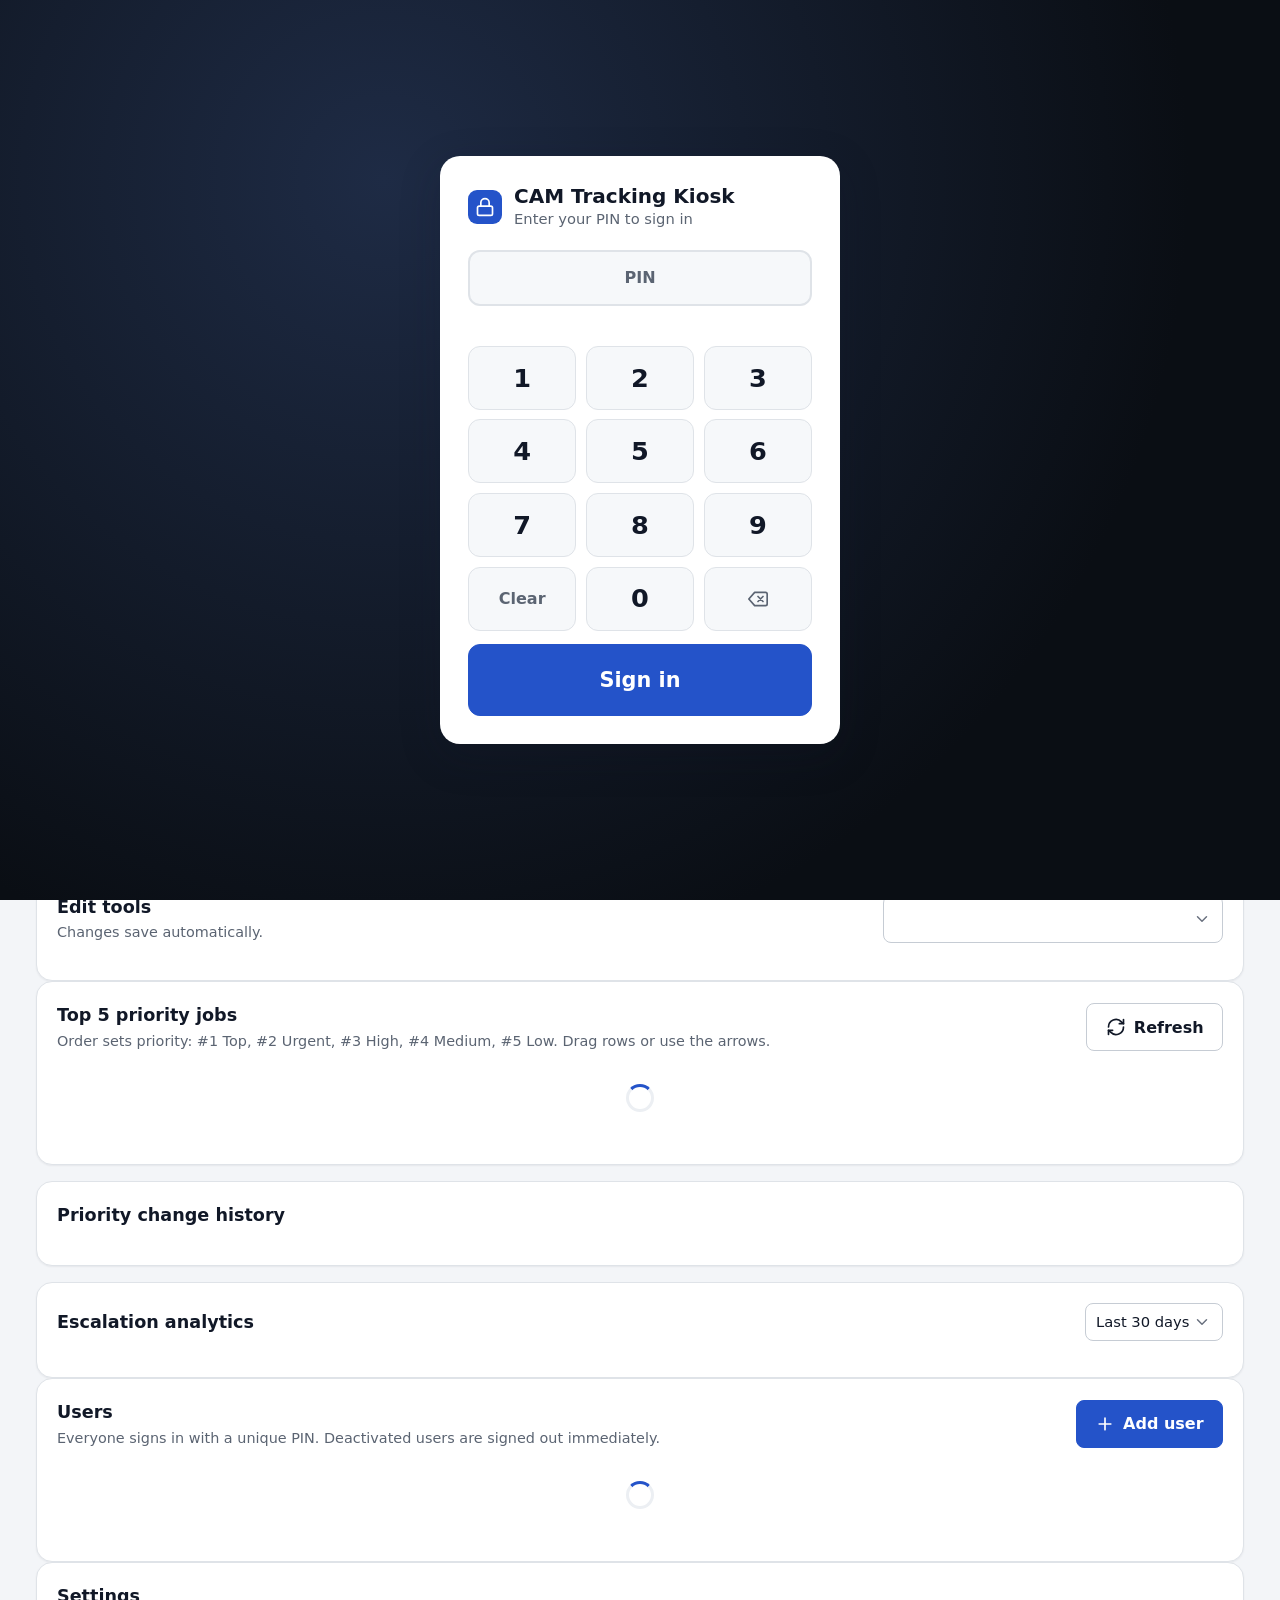
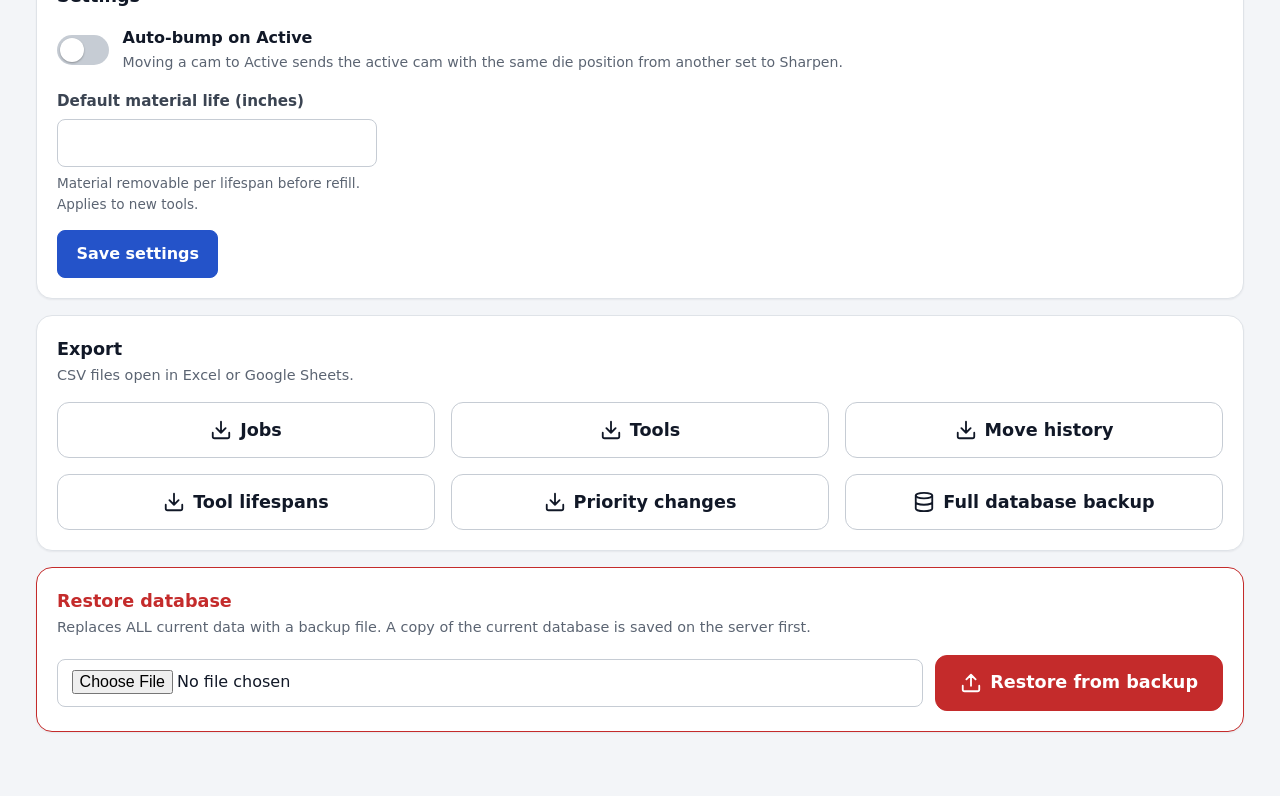
==== commit a232b88b: "Merge claude/improve-cam-life-tracking-Q7Uiv into phase 1 Ports the life-tracking branch (dcfe7bf..a" ====
--- a/static/admin.html
+++ b/static/admin.html
@@ -783,7 +783,7 @@
 
         var EXPORTS = [
             ['jobs', 'Jobs'], ['cam-items', 'Tools'], ['moves', 'Move history'],
-            ['tool-lifespans', 'Tool lifespans'], ['tool-summary', 'Tool lifetime summary'], ['priority-changes', 'Priority changes']
+            ['tool-lifespans', 'Tool lifespans'], ['priority-changes', 'Priority changes']
         ];
         document.getElementById('exports').innerHTML = EXPORTS.map(function (e) {
             return '<button type="button" class="btn btn-lg" data-export="' + e[0] + '">' + U.icon('download') + e[1] + '</button>';
